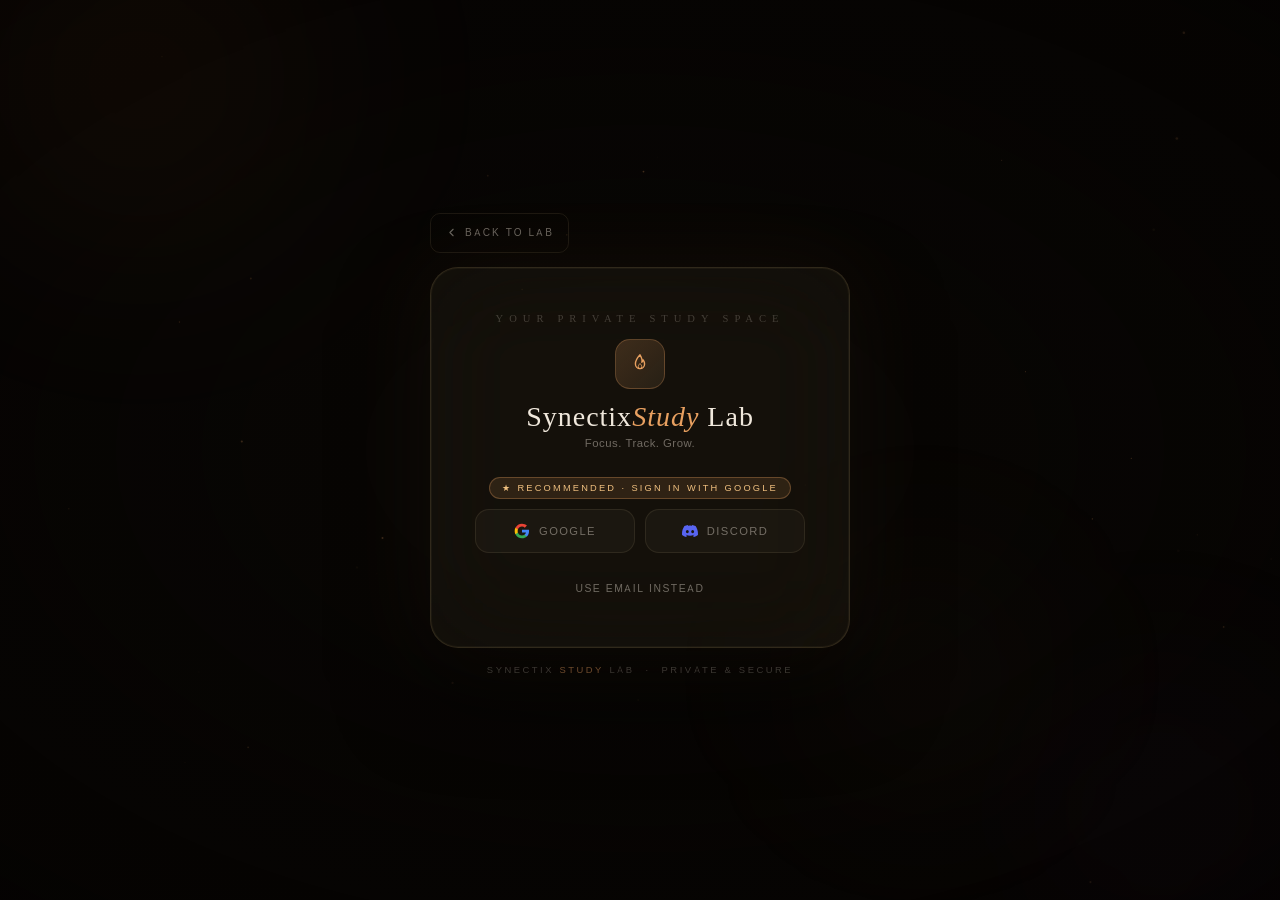
==== index.html @ ddf1cdb5 "files//" ====
<!DOCTYPE html>
<html lang="en">
<head>
   <link rel="icon" href="focus/icon1.png" type="image/png">
  <meta charset="UTF-8" />
  <meta name="viewport" content="width=device-width, initial-scale=1.0, viewport-fit=cover" />
  <title>Sign In · Nexus Study Lab</title>

  <!-- Self-hosted fonts only — no Google Fonts CDN (blocked by Discord CSP) -->
  <link href="fonts/fonts.css" rel="stylesheet">

  <style>
    /* ── Design tokens ────────────────────────────────────────────── */
    :root {
      --bg:          #080604;
      --bg2:         #0e0b07;
      --accent:      #e8a060;
      --accent2:     #f0c080;
      --accent-dim:  rgba(232,160,96,0.45);
      --accent-glow: rgba(232,160,96,0.12);
      --border:      rgba(255,220,160,0.09);
      --border-warm: rgba(255,200,120,0.24);
      --text:        #f0e8dc;
      --muted:       rgba(240,232,220,0.42);
      --muted2:      rgba(240,232,220,0.22);
      --error:       rgba(224,110,90,0.88);
      --success:     rgba(110,200,150,0.88);
      --radius:      14px;
      --radius-lg:   28px;
    }

    *, *::before, *::after { box-sizing: border-box; margin: 0; padding: 0; }

    html, body {
      height: 100%;
      background: var(--bg);
      color: var(--text);
      font-family: 'DM Sans', sans-serif;
      font-weight: 300;
      overflow-x: hidden;
      -webkit-font-smoothing: antialiased;
    }

    /* ── Background layer (pointer-events: none — never blocks clicks) ── */
    #deco-layer {
      position: fixed; inset: 0; z-index: 0;
      pointer-events: none; user-select: none;
    }
    #particle-canvas { position: absolute; inset: 0; width: 100%; height: 100%; }
    #vignette {
      position: absolute; inset: 0;
      background: radial-gradient(ellipse 85% 75% at 50% 50%, transparent 25%, rgba(4,2,1,0.82) 100%);
    }
    .orb {
      position: absolute; border-radius: 50%;
      filter: blur(90px);
      animation: orb-drift ease-in-out infinite;
    }
    .orb-1 { width:520px;height:520px;background:radial-gradient(circle,rgba(232,140,60,0.065) 0%,transparent 70%);top:-180px;left:-120px;animation-duration:20s; }
    .orb-2 { width:420px;height:420px;background:radial-gradient(circle,rgba(160,90,200,0.045) 0%,transparent 70%);bottom:-120px;right:-90px;animation-duration:26s;animation-delay:-10s; }
    .orb-3 { width:360px;height:360px;background:radial-gradient(circle,rgba(240,192,128,0.038) 0%,transparent 70%);top:55%;left:58%;animation-duration:22s;animation-delay:-5s; }
    @keyframes orb-drift {
      0%,100% { transform: translate(0,0) scale(1); }
      33%      { transform: translate(28px,-18px) scale(1.04); }
      66%      { transform: translate(-18px,26px) scale(0.96); }
    }

    /* ── UI layer ─────────────────────────────────────────────────── */
    #ui-layer {
      position: relative; z-index: 10;
      min-height: 100vh; min-height: -webkit-fill-available;
      display: flex; flex-direction: column;
      align-items: center; justify-content: center;
      padding: max(24px, env(safe-area-inset-top)) 20px max(20px, env(safe-area-inset-bottom));
    }

    /* ── Card ─────────────────────────────────────────────────────── */
    .card {
      width: min(420px, 100%);
      background: rgba(255,228,175,0.047);
      border: 1px solid rgba(255,210,140,0.13);
      border-radius: var(--radius-lg);
      padding: 44px 44px 36px;
      backdrop-filter: blur(48px) saturate(140%);
      -webkit-backdrop-filter: blur(48px) saturate(140%);
      box-shadow:
        0 0 0 1px rgba(255,220,160,0.04) inset,
        0 0 90px rgba(232,160,96,0.055),
        0 44px 90px rgba(0,0,0,0.6);
      animation: card-rise 0.9s cubic-bezier(.16,1,.3,1) both;
    }
    @keyframes card-rise {
      from { opacity: 0; transform: translateY(28px) scale(0.97); }
      to   { opacity: 1; transform: translateY(0)    scale(1); }
    }

    /* ── Brand ────────────────────────────────────────────────────── */
    .brand { text-align: center; margin-bottom: 26px; animation: fade-up 0.8s 0.15s both; }
    @keyframes fade-up {
      from { opacity: 0; transform: translateY(10px); }
      to   { opacity: 1; transform: translateY(0); }
    }
    .brand-eyebrow {
      font-family: 'Cormorant Garamond', serif;
      font-size: .66rem; letter-spacing: 6px; text-transform: uppercase;
      color: var(--muted2); margin-bottom: 14px;
    }
    .brand-logo {
      width: 50px; height: 50px; border-radius: 15px;
      background: linear-gradient(135deg, rgba(232,160,96,0.20), rgba(240,192,128,0.09));
      border: 1px solid rgba(232,160,96,0.26);
      display: flex; align-items: center; justify-content: center;
      margin: 0 auto 14px;
      animation: logo-pulse 3.5s ease-in-out infinite;
    }
    @keyframes logo-pulse {
      0%,100% { box-shadow: 0 0 28px rgba(232,160,96,0.10), inset 0 1px 0 rgba(255,220,160,0.18); }
      50%      { box-shadow: 0 0 44px rgba(232,160,96,0.20), inset 0 1px 0 rgba(255,220,160,0.28); }
    }
    .brand-logo svg { width: 22px; height: 22px; stroke: var(--accent); fill: none; stroke-width: 1.5; stroke-linecap: round; stroke-linejoin: round; }
    .brand-name { font-family: 'Cormorant Garamond', serif; font-size: 1.75rem; font-weight: 300; letter-spacing: 1px; color: var(--text); line-height: 1; margin-bottom: 5px; }
    .brand-name em { font-style: italic; color: var(--accent); }
    .brand-sub { font-size: .71rem; color: var(--muted); letter-spacing: .5px; }

    /* ── Bundle error banner (shown if js/firebase-bundle.js missing) ── */
    .bundle-error {
      display: none;
      font-size: .65rem; color: rgba(220,110,90,0.92); text-align: center;
      letter-spacing: .3px; line-height: 1.65; margin-bottom: 14px;
      padding: 10px 14px; border-radius: 10px;
      background: rgba(210,80,60,0.07); border: 1px solid rgba(210,80,60,0.18);
    }

    /* ── Recommended badge (above social row) ─────────────────────── */
    .recommend-badge {
      display: flex; align-items: center; justify-content: center; gap: 6px;
      text-align: center; margin-bottom: 10px;
      animation: fade-up 0.8s 0.2s both;
    }
    .recommend-badge span {
      font-size: .58rem; letter-spacing: 2.2px; text-transform: uppercase;
      color: var(--accent2);
      background: rgba(232,160,96,0.13);
      border: 1px solid rgba(232,160,96,0.30);
      border-radius: 999px;
      padding: 4px 12px;
    }

    /* ── Social buttons row ───────────────────────────────────────── */
    .social-row {
      display: grid; grid-template-columns: 1fr 1fr;
      gap: 10px; margin-bottom: 18px;
      animation: fade-up 0.8s 0.25s both;
    }
    .btn-social {
      display: flex; align-items: center; justify-content: center; gap: 9px;
      padding: 11px 14px; min-height: 44px;
      border-radius: var(--radius); border: 1px solid var(--border);
      background: rgba(255,235,200,0.03);
      color: var(--muted);
      font-family: 'DM Sans', sans-serif; font-size: .70rem;
      letter-spacing: 1.4px; text-transform: uppercase;
      cursor: pointer; transition: all .3s;
      /* No inline onclick — listeners added via addEventListener */
      -webkit-tap-highlight-color: transparent;
    }
    .btn-social svg       { width: 16px; height: 16px; flex-shrink: 0; }
    .btn-social:hover     { border-color: var(--border-warm); color: var(--text); background: rgba(255,235,200,0.055); transform: translateY(-1px); }
    .btn-social:active    { transform: translateY(0); opacity: .85; }
    .btn-social:disabled  { opacity: .4; cursor: not-allowed; transform: none; }
    .btn-google:hover     { border-color: rgba(66,133,244,.32); box-shadow: 0 4px 18px rgba(66,133,244,.07); }
    .btn-discord:hover    { border-color: rgba(88,101,242,.38); box-shadow: 0 4px 18px rgba(88,101,242,.09); }

    /* ── Divider ──────────────────────────────────────────────────── */
    .divider-or {
      text-align: center; font-size: .60rem; letter-spacing: 2.5px; text-transform: uppercase;
      color: var(--muted2); margin: 0 0 16px; position: relative;
      animation: fade-up 0.8s 0.3s both;
    }
    .divider-or::before, .divider-or::after {
      content: ''; position: absolute; top: 50%; height: 1px;
      background: var(--border); width: calc(50% - 18px);
    }
    .divider-or::before { left: 0; }
    .divider-or::after  { right: 0; }

    /* ── Email toggle link (replaces always-visible tabs/form) ───── */
    .email-toggle-row {
      text-align: center; margin-bottom: 4px;
      animation: fade-up 0.8s 0.32s both;
    }
    .email-toggle-link {
      background: none; border: none; cursor: pointer;
      font-family: 'DM Sans', sans-serif; font-size: .65rem;
      letter-spacing: 1.5px; text-transform: uppercase;
      color: var(--muted); padding: 8px 4px; min-height: 36px;
      transition: color .2s;
      -webkit-tap-highlight-color: transparent;
    }
    .email-toggle-link:hover { color: var(--accent2); }

    /* ── Tabs ─────────────────────────────────────────────────────── */
    .tabs {
      display: flex; margin-bottom: 18px;
      background: rgba(255,235,200,0.035); border: 1px solid var(--border);
      border-radius: var(--radius); padding: 3px;
      animation: fade-up 0.8s 0.35s both;
    }
    .tab {
      flex: 1; padding: 9px; min-height: 38px;
      text-align: center; font-family: 'DM Sans', sans-serif;
      font-size: .67rem; letter-spacing: 2px; text-transform: uppercase;
      color: var(--muted); cursor: pointer; border-radius: 11px;
      transition: all .3s; border: none; background: transparent;
      -webkit-tap-highlight-color: transparent;
    }
    .tab.active {
      background: rgba(232,160,96,0.13);
      border: 1px solid rgba(232,160,96,0.26);
      color: var(--accent2);
    }

    /* ── Form fields ──────────────────────────────────────────────── */
    .form { animation: fade-up 0.8s 0.4s both; }
    .field { display: flex; flex-direction: column; gap: 6px; margin-bottom: 11px; }
    .field label { font-size: .61rem; letter-spacing: 2.5px; text-transform: uppercase; color: var(--muted); }
    .field-wrap { position: relative; }
    .field-icon {
      position: absolute; left: 14px; top: 50%; transform: translateY(-50%);
      color: var(--muted2); font-size: 13px; pointer-events: none;
      transition: color .3s; user-select: none;
    }
    .field input {
      width: 100%;
      background: rgba(255,235,200,0.038); border: 1px solid var(--border);
      border-radius: var(--radius); padding: 12px 16px 12px 40px;
      font-family: 'DM Sans', sans-serif; font-size: 16px; font-weight: 300;
      color: var(--text); outline: none;
      transition: border-color .3s, background .3s, box-shadow .3s;
      caret-color: var(--accent);
      /* Prevent iOS zoom */
      -webkit-appearance: none; appearance: none;
    }
    .field input::placeholder { color: var(--muted2); }
    .field input:focus {
      border-color: var(--border-warm);
      background: rgba(255,235,200,0.055);
      box-shadow: 0 0 0 3px rgba(232,160,96,0.055);
    }
    .field-wrap:focus-within .field-icon { color: var(--accent-dim); }

    #register-name-field { display: none; }

    .forgot-row { text-align: right; margin: -2px 0 8px; }
    .forgot-link {
      font-size: .63rem; color: var(--muted2); letter-spacing: .4px;
      cursor: pointer; transition: color .2s;
      background: none; border: none; font-family: 'DM Sans', sans-serif;
      min-height: 36px; padding: 8px 0;
      -webkit-tap-highlight-color: transparent;
    }
    .forgot-link:hover { color: var(--muted); }

    /* ── Primary CTA ──────────────────────────────────────────────── */
    .btn-primary {
      width: 100%; padding: 14px; min-height: 48px; margin-top: 14px;
      background: linear-gradient(135deg, rgba(232,160,96,0.18), rgba(240,192,128,0.11));
      border: 1px solid rgba(232,160,96,0.36); border-radius: var(--radius);
      color: var(--accent2); font-family: 'DM Sans', sans-serif;
      font-size: .71rem; font-weight: 400; letter-spacing: 3px; text-transform: uppercase;
      cursor: pointer; transition: all .3s; overflow: hidden;
      -webkit-tap-highlight-color: transparent;
    }
    .btn-primary:hover    { border-color: rgba(232,160,96,.58); transform: translateY(-1px); box-shadow: 0 8px 28px rgba(232,160,96,.13); }
    .btn-primary:active   { transform: translateY(0); }
    .btn-primary:disabled { opacity: .5; cursor: not-allowed; transform: none; }

    .section-div {
      text-align: center; font-size: .60rem; letter-spacing: 2px;
      text-transform: uppercase; color: var(--muted2);
      margin: 12px 0 8px; position: relative;
    }
    .section-div::before, .section-div::after {
      content: ''; position: absolute; top: 50%; height: 1px;
      background: var(--border); width: calc(50% - 16px);
    }
    .section-div::before { left: 0; }
    .section-div::after  { right: 0; }

    .btn-guest {
      width: 100%; padding: 11px; min-height: 44px;
      background: transparent; border: 1px solid var(--border); border-radius: var(--radius);
      color: var(--muted); font-family: 'DM Sans', sans-serif;
      font-size: .67rem; letter-spacing: 2px; text-transform: uppercase;
      cursor: pointer; transition: all .3s;
      -webkit-tap-highlight-color: transparent;
    }
    .btn-guest:hover { border-color: var(--border-warm); color: var(--text); background: rgba(255,235,200,0.03); }

    /* ── Message ──────────────────────────────────────────────────── */
    .msg {
      font-size: .67rem; text-align: center; margin-top: 10px;
      min-height: 18px; transition: all .3s; letter-spacing: .3px; line-height: 1.6;
    }
    .msg.error   { color: var(--error); }
    .msg.success { color: var(--success); }
    .msg a, .msg button.msg-inline-btn {
      color: var(--accent2); text-decoration: underline; cursor: pointer;
      background: none; border: none; font: inherit; padding: 0;
    }

    .spinner {
      display: inline-block; width: 12px; height: 12px;
      border: 1.5px solid rgba(240,192,128,0.25); border-top-color: var(--accent2);
      border-radius: 50%; animation: spin .7s linear infinite;
      margin-right: 8px; vertical-align: middle;
    }
    @keyframes spin { to { transform: rotate(360deg); } }

    /* ── Back button ──────────────────────────────────────────────── */
    .back-btn {
      display: flex; align-items: center; gap: 7px;
      background: none; border: 1px solid var(--border); border-radius: 10px;
      color: var(--muted); font-family: 'DM Sans', sans-serif;
      font-size: .63rem; letter-spacing: 2px; text-transform: uppercase;
      padding: 8px 14px; min-height: 40px; cursor: pointer;
      transition: all .25s; margin-bottom: 14px; align-self: flex-start;
      -webkit-tap-highlight-color: transparent;
    }
    .back-btn:hover  { border-color: var(--border-warm); color: var(--text); background: rgba(255,235,200,0.04); }
    .back-btn svg    { width: 13px; height: 13px; stroke: currentColor; fill: none; stroke-width: 2; stroke-linecap: round; stroke-linejoin: round; flex-shrink: 0; }

    /* ── Footer ───────────────────────────────────────────────────── */
    .footer {
      width: min(420px, 100%); text-align: center;
      font-size: .59rem; letter-spacing: 2.5px; text-transform: uppercase;
      color: var(--muted2); padding: 16px 0;
      animation: fade-up 1.2s 0.7s both;
    }
    .footer span { color: rgba(232,160,96,0.45); }

    /* ── Social loading overlay ───────────────────────────────────── */
    .social-loading {
      position: fixed; inset: 0; z-index: 9999;
      background: rgba(4,2,1,0.78); backdrop-filter: blur(10px); -webkit-backdrop-filter: blur(10px);
      display: flex; flex-direction: column; align-items: center; justify-content: center; gap: 14px;
      opacity: 0; pointer-events: none; transition: opacity .3s;
    }
    .social-loading.show { opacity: 1; pointer-events: all; }
    .social-loading-spinner { width: 36px; height: 36px; border: 2px solid rgba(232,160,96,0.18); border-top-color: var(--accent); border-radius: 50%; animation: spin .8s linear infinite; }
    .social-loading-text { font-size: .70rem; letter-spacing: 2px; text-transform: uppercase; color: var(--muted); }

    /* ── Discord gate screen ──────────────────────────────────────── */
    #discord-gate {
      display: none;
      flex-direction: column; align-items: center; justify-content: center;
      gap: 18px; width: min(380px, 100%); text-align: center;
      padding: 48px 36px;
      background: rgba(255,228,175,0.047);
      border: 1px solid rgba(255,210,140,0.13);
      border-radius: var(--radius-lg);
      backdrop-filter: blur(48px) saturate(140%);
      -webkit-backdrop-filter: blur(48px) saturate(140%);
      box-shadow: 0 44px 90px rgba(0,0,0,0.6);
      animation: card-rise 0.9s cubic-bezier(.16,1,.3,1) both;
    }
    #discord-gate.active { display: flex; }

    .gate-logo { margin-bottom: 4px; }
    .gate-logo svg { width: 44px; height: 44px; stroke: var(--accent); fill: none; stroke-width: 1.2; stroke-linecap: round; stroke-linejoin: round; }
    .gate-title { font-family: 'Cormorant Garamond', serif; font-size: 1.55rem; font-weight: 300; color: var(--text); }
    .gate-title em { font-style: italic; color: var(--accent); }
    .gate-status { font-size: .70rem; color: var(--muted); letter-spacing: .5px; line-height: 1.75; }
    .gate-spinner { width: 26px; height: 26px; border: 2px solid rgba(232,160,96,0.18); border-top-color: var(--accent); border-radius: 50%; animation: spin .85s linear infinite; }
    .gate-spinner.hidden { display: none; }

    .btn-retry {
      display: none;
      padding: 10px 24px; min-height: 40px;
      background: rgba(232,160,96,0.10); border: 1px solid rgba(232,160,96,0.30);
      border-radius: var(--radius); color: var(--accent2);
      font-family: 'DM Sans', sans-serif; font-size: .68rem;
      letter-spacing: 2px; text-transform: uppercase;
      cursor: pointer; transition: all .3s;
      -webkit-tap-highlight-color: transparent;
    }
    .btn-retry.visible { display: block; }
    .btn-retry:hover { border-color: rgba(232,160,96,.55); background: rgba(232,160,96,0.16); }

    /* ── Device-blocked screen (phone / mobile detected) ────────────── */
    #device-blocked {
      display: none;
      flex-direction: column; align-items: center; justify-content: center;
      gap: 18px; width: min(380px, 100%); text-align: center;
      padding: 48px 36px;
      background: rgba(255,228,175,0.047);
      border: 1px solid rgba(255,210,140,0.13);
      border-radius: var(--radius-lg);
      backdrop-filter: blur(48px) saturate(140%);
      -webkit-backdrop-filter: blur(48px) saturate(140%);
      box-shadow: 0 44px 90px rgba(0,0,0,0.6);
      animation: card-rise 0.9s cubic-bezier(.16,1,.3,1) both;
    }
    #device-blocked.active { display: flex; }
    .device-blocked-icon svg { width: 40px; height: 40px; stroke: var(--accent); fill: none; stroke-width: 1.4; stroke-linecap: round; stroke-linejoin: round; }

    /* ── Responsive ───────────────────────────────────────────────── */
    @media (max-width: 480px) {
      .card { padding: 32px 24px 28px; border-radius: 22px; }
      .brand-name { font-size: 1.5rem; }
      .social-row { gap: 8px; }
      .btn-social { font-size: .66rem; letter-spacing: 1px; padding: 11px 10px; }
    }
    @media (max-height: 640px) {
      .card { padding: 26px 26px 22px; }
      .brand { margin-bottom: 16px; }
      .brand-logo { width: 42px; height: 42px; }
      .field { margin-bottom: 8px; }
      .btn-primary { margin-top: 10px; }
    }
    @media (prefers-reduced-motion: reduce) {
      *, *::before, *::after { animation-duration: 0.01ms !important; }
    }
  </style>
</head>
<body>

<!-- ── Background deco (pointer-events:none — will never intercept clicks) ── -->
<div id="deco-layer" aria-hidden="true">
  <canvas id="particle-canvas"></canvas>
  <div id="vignette"></div>
  <div class="orb orb-1"></div>
  <div class="orb orb-2"></div>
  <div class="orb orb-3"></div>
</div>

<!-- ── Social auth loading overlay ── -->
<div class="social-loading" id="social-loading" aria-live="polite" aria-atomic="true">
  <div class="social-loading-spinner"></div>
  <div class="social-loading-text" id="social-loading-text">Connecting…</div>
</div>

<!-- ── UI layer ── -->
<div id="ui-layer">

  <!-- DEVICE-BLOCKED SCREEN -->
  <div id="device-blocked" role="status" aria-live="polite">
    <div class="device-blocked-icon" aria-hidden="true">
      <svg viewBox="0 0 24 24">
        <rect x="4" y="2" width="16" height="20" rx="2"/>
        <line x1="9" y1="19" x2="15" y2="19"/>
        <line x1="4" y1="18" x2="20" y2="6" stroke-width="1.4"/>
      </svg>
    </div>
    <div class="gate-title">Synectix <em>Study</em> Lab</div>
    <div class="gate-status">Focus · Synectix Study Lab isn't supported on phones yet — this includes the Discord mobile app and mobile browsers.<br><br>Please open it on a desktop or laptop computer instead.</div>
  </div>

  <!-- DISCORD ACTIVITY GATE -->
  <div id="discord-gate" role="status" aria-live="polite">
    <div class="gate-logo" aria-hidden="true">
      <svg viewBox="0 0 24 24">
        <path d="M12 2C12 2 7 7.5 7 12a5 5 0 0010 0c0-1.5-.5-3-1.5-4.5C15 9 14 10 14 10s1-3-2-8z"/>
        <path d="M12 17a2 2 0 01-2-2c0-1.5 2-3.5 2-3.5s2 2 2 3.5a2 2 0 01-2 2z" stroke-width="1"/>
      </svg>
    </div>
    <div class="gate-title">Synectix <em>Study</em> Lab</div>
    <div class="gate-status" id="gate-status">Signing you in with Discord…</div>
    <div class="gate-spinner" id="gate-spinner"></div>
    <button class="btn-retry" id="btn-retry" type="button" aria-label="Retry sign-in">Retry</button>
    
  </div>

  <!-- NORMAL WEB LOGIN -->
  <div id="normal-login" style="display:none; flex-direction:column; align-items:center; width:100%; max-width:420px;">

    <button class="back-btn" id="back-btn" type="button" aria-label="Back to dashboard">
      <svg viewBox="0 0 24 24" aria-hidden="true"><polyline points="15 18 9 12 15 6"/></svg>
      Back to Lab
    </button>

    <div class="card">
      <div class="brand">
        <div class="brand-eyebrow">Your private study space</div>
        <div class="brand-logo" aria-hidden="true">
          <svg viewBox="0 0 24 24">
            <path d="M12 2C12 2 7 7.5 7 12a5 5 0 0010 0c0-1.5-.5-3-1.5-4.5C15 9 14 10 14 10s1-3-2-8z"/>
            <path d="M12 17a2 2 0 01-2-2c0-1.5 2-3.5 2-3.5s2 2 2 3.5a2 2 0 01-2 2z" stroke-width="1"/>
          </svg>
        </div>
        <div class="brand-name">Synectix<em>Study</em> Lab</div>
        <div class="brand-sub">Focus. Track. Grow.</div>
      </div>

      <div class="bundle-error" id="bundle-error" role="alert">
        ⚠ Firebase bundle not found. Deploy <code>js/firebase-bundle.js</code> and reload.
      </div>

      <!-- Recommended badge -->
      <div class="recommend-badge" aria-hidden="true">
        <span>★ RECOMMENDED · SIGN IN WITH GOOGLE</span>
      </div>

      <!-- Social buttons -->
      <div class="social-row">
        <!-- Google: works on web only. In Discord context this whole block is hidden. -->
        <button class="btn-social btn-google" id="btn-google" type="button" aria-label="Sign in with Google">
          <svg viewBox="0 0 24 24" fill="none" aria-hidden="true">
            <path d="M22.56 12.25c0-.78-.07-1.53-.2-2.25H12v4.26h5.92c-.26 1.37-1.04 2.53-2.21 3.31v2.77h3.57c2.08-1.92 3.28-4.74 3.28-8.09z" fill="#4285F4"/>
            <path d="M12 23c2.97 0 5.46-.98 7.28-2.66l-3.57-2.77c-.98.66-2.23 1.06-3.71 1.06-2.86 0-5.29-1.93-6.16-4.53H2.18v2.84C3.99 20.53 7.7 23 12 23z" fill="#34A853"/>
            <path d="M5.84 14.09c-.22-.66-.35-1.36-.35-2.09s.13-1.43.35-2.09V7.07H2.18C1.43 8.55 1 10.22 1 12s.43 3.45 1.18 4.93l3.66-2.84z" fill="#FBBC05"/>
            <path d="M12 5.38c1.62 0 3.06.56 4.21 1.64l3.15-3.15C17.45 2.09 14.97 1 12 1 7.7 1 3.99 3.47 2.18 7.07l3.66 2.84c.87-2.6 3.3-4.53 6.16-4.53z" fill="#EA4335"/>
          </svg>
          Google
        </button>

        <!-- Discord OAuth: redirect flow on web. -->
        <button class="btn-social btn-discord" id="btn-discord" type="button" aria-label="Sign in with Discord">
          <svg viewBox="0 0 24 24" fill="currentColor" style="color:#5865F2" aria-hidden="true">
            <path d="M20.317 4.37a19.791 19.791 0 0 0-4.885-1.515.074.074 0 0 0-.079.037c-.21.375-.444.864-.608 1.25a18.27 18.27 0 0 0-5.487 0 12.64 12.64 0 0 0-.617-1.25.077.077 0 0 0-.079-.037A19.736 19.736 0 0 0 3.677 4.37a.07.07 0 0 0-.032.027C.533 9.046-.32 13.58.099 18.057c.003.022.015.043.03.056a19.9 19.9 0 0 0 5.993 3.03.078.078 0 0 0 .084-.028c.462-.63.874-1.295 1.226-1.994a.076.076 0 0 0-.041-.106 13.107 13.107 0 0 1-1.872-.892.077.077 0 0 1-.008-.128 10.2 10.2 0 0 0 .372-.292.074.074 0 0 1 .077-.01c3.928 1.793 8.18 1.793 12.062 0a.074.074 0 0 1 .078.01c.12.098.246.198.373.292a.077.077 0 0 1-.006.127 12.299 12.299 0 0 1-1.873.892.077.077 0 0 0-.041.107c.36.698.772 1.362 1.225 1.993a.076.076 0 0 0 .084.028 19.839 19.839 0 0 0 6.002-3.03.077.077 0 0 0 .032-.054c.5-5.177-.838-9.674-3.549-13.66a.061.061 0 0 0-.031-.03zM8.02 15.33c-1.183 0-2.157-1.085-2.157-2.419 0-1.333.956-2.419 2.157-2.419 1.21 0 2.176 1.096 2.157 2.42 0 1.333-.956 2.418-2.157 2.418zm7.975 0c-1.183 0-2.157-1.085-2.157-2.419 0-1.333.955-2.419 2.157-2.419 1.21 0 2.176 1.096 2.157 2.42 0 1.333-.946 2.418-2.157 2.418z"/>
          </svg>
          Discord
        </button>
      </div>

      <!-- Email toggle: tabs + form are hidden by default now (verification-email friction) -->
      <div class="email-toggle-row">
        <button class="email-toggle-link" id="email-toggle-btn" type="button" aria-expanded="false" aria-controls="email-form-wrap">
          Use email instead
        </button>
      </div>

      <div id="email-form-wrap" style="display:none;">
        <div class="divider-or">or continue with email</div>

        <!-- Login / Register tabs -->
        <div class="tabs" id="tabs" role="tablist">
          <button class="tab active" id="tab-login"    role="tab" aria-selected="true"  type="button">Sign In</button>
          <button class="tab"        id="tab-register" role="tab" aria-selected="false" type="button">Register</button>
        </div>

        <!-- Fields -->
        <div class="form" id="email-form">
          <div class="field" id="register-name-field">
            <label for="reg-name">Full Name</label>
            <div class="field-wrap">
              <span class="field-icon" aria-hidden="true">✶</span>
              <input type="text" id="reg-name" placeholder="Your name" autocomplete="name">
            </div>
          </div>
          <div class="field">
            <label for="login-email">Email</label>
            <div class="field-wrap">
              <span class="field-icon" aria-hidden="true">@</span>
              <input type="email" id="login-email" placeholder="you@example.com" autocomplete="email" inputmode="email">
            </div>
          </div>
          <div class="field">
            <label for="login-password">Password</label>
            <div class="field-wrap">
              <span class="field-icon" aria-hidden="true">◈</span>
              <input type="password" id="login-password" placeholder="••••••••" autocomplete="current-password">
            </div>
          </div>
          <div class="forgot-row" id="forgot-row">
            <button class="forgot-link" id="forgot-btn" type="button">Forgot password?</button>
          </div>

          <button class="btn-primary" id="main-btn" type="button">Enter the Lab</button>

          <div class="section-div">or</div>
          <button class="btn-guest" id="guest-btn" type="button">Continue as Guest</button>

          <div class="msg" id="msg" role="alert" aria-live="polite" aria-atomic="true"></div>
        </div>
      </div>
    </div>

    <div class="footer" aria-hidden="true">Synectix <span>Study</span> Lab &nbsp;·&nbsp; Private &amp; Secure</div>
  </div>

</div><!-- #ui-layer -->

<!-- Bundle 1: Discord Embedded App SDK (local IIFE — no esm.sh) -->
<script src="js/discord-sdk.js"></script>

<!-- Bundle 2: Firebase compat SDK (local IIFE — no lazy blob: imports) -->
<script src="js/firebase-bundle.js"></script>

<script>

console.log("BUILD_TEST_2026_06_18_v1");
const startupParams = new URLSearchParams(window.location.search);

const DISCORD_INSTANCE_ID = startupParams.get("frame_id") || startupParams.get("instance_id");
const IS_DISCORD =
  window.location.hostname.includes("discordsays.com") ||
  window.self !== window.top ||
  !!DISCORD_INSTANCE_ID;

  console.log(
  "[NSL] frame_id:",
  startupParams.get("frame_id")
);

console.log(
  "[NSL] instance_id:",
  startupParams.get("instance_id")
); 

function nslIsPhoneDevice() {
  var ua = navigator.userAgent || navigator.vendor || window.opera || "";

  var phoneUA = /iPhone|iPod|Android.*Mobile|Windows Phone|BlackBerry|IEMobile|Opera Mini/i;
  if (phoneUA.test(ua)) return true;

  if (/Discord-Android|Discord-iOS/i.test(ua)) return true;

  var smallestSide = Math.min(window.innerWidth, window.innerHeight);
  var hasCoarsePointer = window.matchMedia && window.matchMedia("(pointer: coarse)").matches;
  if (hasCoarsePointer && smallestSide <= 500) return true;

  return false;
}

function nslShowDeviceBlocked() {
  var el = document.getElementById("device-blocked");
  if (el) el.classList.add("active");
}

if (nslIsPhoneDevice()) {
  nslShowDeviceBlocked();
  throw new Error("[NSL] Blocked — phone device detected (Discord mobile or mobile web). Please open on a PC.");
}

if (
  window.location.hostname.includes("discordsays.com") &&
  !DISCORD_INSTANCE_ID
) {
  document.getElementById("discord-gate").classList.add("active");

  throw new Error(
    "[NSL] Waiting for Discord instance_id..."
  );
}

const DISCORD_APP_ID = "1532256337990389880";

const WORKER_PREFIX = IS_DISCORD
  ? "/worker"
  : "https://aged-cloud-bfd5.priyan-node.workers.dev/";
  const DISCORD_REDIRECT_URI = "https://nexus-labs-sys.github.io/files/";

function nslBuildNavUrl(targetUrl) {
  const qs = window.location.search;
  if (!qs) return targetUrl;
  const sep = targetUrl.includes('?') ? '&' : '?';
  return targetUrl + sep + qs.slice(1);
} 

if (IS_DISCORD) {

  document
    .getElementById("discord-gate")
    .classList.add("active");

  if (
    !window.DiscordSDKLib ||
    typeof window.DiscordSDKLib.DiscordSDK !== "function"
  ) {
    setGateError(
      "Discord SDK bundle not loaded."
    );
  } else {

    const DiscordSDK =
      window.DiscordSDKLib.DiscordSDK;

const patchUrlMappings = window.DiscordSDKLib.patchUrlMappings;
try {
  if (typeof patchUrlMappings === "function") {
    patchUrlMappings([
      { prefix: "/worker", target: "green-thunder-d974.priyan-node.workers.dev" },
      { prefix: "/firebase-auth", target: "identitytoolkit.googleapis.com" },
      { prefix: "/firebase-token", target: "securetoken.googleapis.com" },
    ], { patchFetch: true, patchXhr: true, patchWebSocket: false, patchSrcAttributes: false });
  }
} catch (err) {
  console.warn("[NSL] URL mapping warning:", err);
}

console.log(
  "[NSL] URL mapping disabled for test"
);
    runDiscordAuth(DiscordSDK);
  }
}

async function runDiscordAuth(DiscordSDK) {
  console.log("[NSL] instanceId:", DISCORD_INSTANCE_ID);

  if (!DISCORD_INSTANCE_ID) {
    setGateError("No Discord instance ID found.");
    return;
  }

  console.log("[NSL] DiscordSDK type:", typeof DiscordSDK);

  let sdk;

  try {
    sdk = new DiscordSDK(DISCORD_APP_ID, {
      instanceId: DISCORD_INSTANCE_ID,
    });

    console.log(
      "[NSL] sdk created with instanceId:",
      DISCORD_INSTANCE_ID
    );
  } catch (ctorErr) {
    console.error("[NSL] DiscordSDK constructor threw:", ctorErr);

    setGateError(
      "SDK init failed: " + String(ctorErr.message || ctorErr)
    );

    const retryBtn = document.getElementById("btn-retry");

    if (retryBtn) {
      retryBtn.classList.add("visible");
      retryBtn.onclick = () => {
        retryBtn.classList.remove("visible");
        runDiscordAuth(DiscordSDK);
      };
    }

    return;
  }

  try {
    setGateStatus("Connecting to Discord...");

    console.log("[NSL] before sdk.ready()");

    await Promise.race([
      sdk.ready(),
      new Promise((_, reject) =>
        setTimeout(
          () => reject(new Error("sdk.ready timeout")),
          10000
        )
      ),
    ]);

    console.log("[NSL] after sdk.ready()");

    setGateStatus("Requesting access...");

    const authResult = await sdk.commands.authorize({
      client_id: DISCORD_APP_ID,
      response_type: "code",
      state: "",
      prompt: "none",
      scope: ["identify"],
    });

    const code = authResult.code;

    console.log("[NSL] got code:", !!code);

    if (!code) {
      throw new Error("No authorization code");
    }

    setGateStatus("Verifying identity...");

    const tokenRes = await fetch(
      WORKER_PREFIX + "/discord-token",
      {
        method: "POST",
        headers: {
          "Content-Type": "application/json",
        },
        body: JSON.stringify({
          code,
        }),
      }
    );

    console.log("[NSL] worker status:", tokenRes.status);

    if (!tokenRes.ok) {
      const errText = await tokenRes.text();
      throw new Error(
        `Worker ${tokenRes.status}: ${errText}`
      );
    }

    const tokenData = await tokenRes.json();

    const access_token = tokenData.access_token;
    const firebaseCustomToken =
      tokenData.firebaseCustomToken;

    if (!access_token) {
      throw new Error("No access token returned");
    }

    if (!firebaseCustomToken) {
      throw new Error(
        "No Firebase custom token returned from worker"
      );
    }

    setGateStatus("Authenticating with Discord...");

    const auth = await sdk.commands.authenticate({
      access_token,
    });

    const discordUser = auth.user;

    console.log(
      "[NSL] discord-authenticated:",
      discordUser.username
    );

    setGateStatus("Signing into your account...");

    if (!window.FirebaseBundle) {
      throw new Error("Firebase bundle not loaded");
    }

    const FB = window.FirebaseBundle;

    const fbApp = FB.initializeApp({
      apiKey: "AIzaSyAmrYGmTuoHP_sY4pG_MFan2CKZPlirbAk",
      authDomain: "nexus-study-lab.firebaseapp.com",
      projectId: "nexus-study-lab",
      storageBucket: "nexus-study-lab.firebasestorage.app",
      messagingSenderId: "610669979476",
      appId: "1:610669979476:web:de9af7a8da3cb71f720ac1",
    });

    const fbAuth = FB.getAuth(fbApp);

    const fbResult = await FB.signInWithCustomToken(
      fbAuth,
      firebaseCustomToken
    );

    const fbUser = fbResult.user;

    console.log(
      "[NSL] firebase-authenticated:",
      fbUser.uid
    );

    localStorage.setItem(
      "nsl_user",
      JSON.stringify({
        uid: fbUser.uid,
        name:
          discordUser.global_name ||
          discordUser.username,
        email: "",
        guest: false,
        discord_id: discordUser.id,
        discord_user: discordUser.username,
      })
    );

    localStorage.setItem(
      "nsl_active_uid",
      fbUser.uid
    );

    setGateStatus(
      "Welcome " +
        (discordUser.global_name ||
          discordUser.username)
    );

   setTimeout(() => {
  window.location.href = nslBuildNavUrl("app.html");
}, 500);

  } catch (err) {
    console.error(
      "[NSL] Authentication failed:",
      err
    );

    setGateError(
      String(err.message || err)
    );

    const retryBtn =
      document.getElementById("btn-retry");

    if (retryBtn) {
      retryBtn.classList.add("visible");

      retryBtn.onclick = () => {
        retryBtn.classList.remove("visible");
        runDiscordAuth(DiscordSDK);
      };
    }
  }
}

function setGateStatus(text) {
  document.getElementById("gate-status").textContent = text;
  document.getElementById("gate-spinner").classList.remove("hidden");
}

function setGateError(html) {
  document.getElementById("gate-status").innerHTML = html;
  document.getElementById("gate-spinner").classList.add("hidden");
}

function sanitize(str) {
  const div = document.createElement("div");
  div.textContent = String(str);
  return div.innerHTML;
}

if (!IS_DISCORD) {

  document.getElementById('normal-login').style.display = 'flex';

  if (typeof window.FirebaseBundle === 'undefined') {
    document.getElementById('bundle-error').style.display = 'block';
    ['btn-google', 'btn-discord', 'main-btn', 'guest-btn'].forEach(function(id) {
      var el = document.getElementById(id);
      if (el) el.disabled = true;
    });
  }

  var auth = null;
  var FB   = null;

  var suppressAuthListener = false;

  if (window.FirebaseBundle) {
    FB = window.FirebaseBundle;
console.log('FirebaseBundle:', FB);
console.log('Keys:', Object.keys(FB));
console.log('signInWithCustomToken:', typeof FB.signInWithCustomToken);
    FB.initializeApp({
      apiKey:            'AIzaSyAmrYGmTuoHP_sY4pG_MFan2CKZPlirbAk',
      authDomain:        'nexus-study-lab.firebaseapp.com',
      projectId:         'nexus-study-lab',
      storageBucket:     'nexus-study-lab.firebasestorage.app',
      messagingSenderId: '610669979476',
      appId:             '1:610669979476:web:de9af7a8da3cb71f720ac1',
    });

    auth = FB.getAuth();

    FB.getRedirectResult(auth).then(function(result) {
      if (result && result.user) {
        saveUser(result.user);
        goTo('app.html');
      }
    }).catch(function(err) {
      if (err.code !== 'auth/no-auth-event') setMsg(friendlyError(err.code), 'error');
    });

    FB.onAuthStateChanged(auth, function(user) {
      if (suppressAuthListener) return;
      if (!user) return;

      var isPasswordAccount = user.providerData.length > 0 &&
        user.providerData.some(function(p) { return p.providerId === 'password'; });

      if (isPasswordAccount && !user.emailVerified) {
        FB.signOut(auth);
        return;
      }

      saveUser(user);
      goTo('app.html');
    });

    handleDiscordCallback();
  }

  function saveUser(user, nameOverride) {
    localStorage.setItem('nsl_user', JSON.stringify({
      uid:   user.uid,
      email: user.email   || '',
      name:  nameOverride || user.displayName || (user.email ? user.email.split('@')[0] : 'Scholar'),
      photo: user.photoURL || null,
      guest: false,
    }));
  }

function goTo(url) {
  document.body.style.opacity    = '0';
  document.body.style.transition = 'opacity 0.5s ease';
  setTimeout(function() { window.location.href = nslPreserveDiscordParams(url); }, 520);
}

  function setMsg(text, type) {
    var el     = document.getElementById('msg');
    el.textContent = text;
    el.className   = 'msg' + (type ? ' ' + type : '');
  }

  function setMsgHTML(html, type) {
    var el       = document.getElementById('msg');
    el.innerHTML = html;
    el.className = 'msg' + (type ? ' ' + type : '');
  }

  function clearMsg() { setMsg('', ''); }

  function setLoading(on) {
    var btn      = document.getElementById('main-btn');
    btn.disabled = on;
    btn.innerHTML = on
      ? '<span class="spinner"></span>One moment…'
      : (currentTab === 'register' ? 'Create Account' : 'Enter the Lab');
  }

  function showOverlay(text) {
    document.getElementById('social-loading-text').textContent = text || 'Connecting…';
    document.getElementById('social-loading').classList.add('show');
  }
  function hideOverlay() {
    document.getElementById('social-loading').classList.remove('show');
  }

  function friendlyError(code) {
    var map = {
      'auth/invalid-email':          "That email address doesn't look right.",
      'auth/user-not-found':         'No account found with that email.',
      'auth/wrong-password':         'Wrong password — try again.',
      'auth/invalid-credential':     'Email or password is incorrect.',
      'auth/email-already-in-use':   'An account with that email already exists.',
      'auth/weak-password':          'Password must be at least 6 characters.',
      'auth/too-many-requests':      'Too many attempts — please wait a moment.',
      'auth/network-request-failed': 'Network error — check your connection.',
      'auth/popup-closed-by-user':   'Sign-in window was closed. Try again.',
      'auth/popup-blocked':          'Popup was blocked — trying redirect…',
      'auth/cancelled-popup-request':'Sign-in was cancelled.',
      'auth/operation-not-allowed':  'This sign-in method is not currently enabled.',
    };
    return map[code] || 'Something went wrong. Please try again.';
  }
const NSL_BOOT_PARAMS = new URLSearchParams(window.location.search);
const NSL_FRAME_ID = NSL_BOOT_PARAMS.get('frame_id') || null;
const NSL_INSTANCE_ID = NSL_BOOT_PARAMS.get('instance_id') || NSL_FRAME_ID || null;

function nslPreserveDiscordParams(targetUrl) {
  if (!NSL_FRAME_ID && !NSL_INSTANCE_ID) return targetUrl;
  const qs = window.location.search;
  if (!qs) return targetUrl;
  const sep = targetUrl.includes('?') ? '&' : '?';
  return targetUrl + sep + qs.slice(1);
}

window.nslPreserveDiscordParams = nslPreserveDiscordParams;
window.NSL_FRAME_ID = NSL_FRAME_ID;
window.NSL_INSTANCE_ID = NSL_INSTANCE_ID;
const NSL_LEGACY_KEY = 'nsl_data';
const NSL_KEY_PREFIX = 'nsl_data_';
const NSL_TIMER_KEY = 'nsl_timer_state';
const NSL_UID_KEY = 'nsl_active_uid';
const NSL_FIRESTORE_DEBOUNCE_MS = 1500;

  var currentTab = 'login';

  function switchTab(tab) {
    currentTab   = tab;
    var isReg    = (tab === 'register');
    document.getElementById('tab-login').classList.toggle('active', !isReg);
    document.getElementById('tab-login').setAttribute('aria-selected', String(!isReg));
    document.getElementById('tab-register').classList.toggle('active', isReg);
    document.getElementById('tab-register').setAttribute('aria-selected', String(isReg));
    document.getElementById('register-name-field').style.display = isReg ? 'flex'  : 'none';
    document.getElementById('forgot-row').style.display          = isReg ? 'none'  : 'block';
    var pwd = document.getElementById('login-password');
    var btn = document.getElementById('main-btn');
    if (isReg) {
      btn.textContent = 'Create Account';
      pwd.setAttribute('autocomplete', 'new-password');
      pwd.setAttribute('placeholder',  'Choose a password');
    } else {
      btn.textContent = 'Enter the Lab';
      pwd.setAttribute('autocomplete', 'current-password');
      pwd.setAttribute('placeholder',  '••••••••');
    }
    clearMsg();
  }

  function handleGoogleLogin() {
    if (!auth || !FB) return;
    clearMsg();
    document.getElementById('btn-google').disabled = true;
    showOverlay('Connecting to Google…');
    var provider = new FB.GoogleAuthProvider();
    provider.addScope('email');
    provider.addScope('profile');
    FB.signInWithPopup(auth, provider).then(function(result) {
      saveUser(result.user);
      hideOverlay();
      goTo('app.html');
    }).catch(function(err) {
      if (err.code === 'auth/popup-blocked' || err.code === 'auth/popup-closed-by-user') {
        setMsg(friendlyError(err.code), 'error');
        FB.signInWithRedirect(auth, provider).catch(function(e2) {
          hideOverlay();
          document.getElementById('btn-google').disabled = false;
          setMsg(friendlyError(e2.code), 'error');
        });
      } else {
        hideOverlay();
        document.getElementById('btn-google').disabled = false;
        setMsg(friendlyError(err.code), 'error');
      }
    });
  }

  function handleDiscordWebLogin() {
    clearMsg();
    showOverlay('Redirecting to Discord…');
    var state = Math.random().toString(36).slice(2) + Date.now().toString(36);
    sessionStorage.setItem('discord_oauth_state', state);
    var params = new URLSearchParams({
      client_id:     DISCORD_APP_ID,
      redirect_uri:  DISCORD_REDIRECT_URI,
      response_type: 'code',
      scope:         'identify email',
      state:         state,
    });
    window.location.href = 'https://discord.com/api/oauth2/authorize?' + params.toString();
  }

  async function handleDiscordCallback() {
    var urlParams = new URLSearchParams(window.location.search);
    var code      = urlParams.get('code');
    var state     = urlParams.get('state');
    if (!code) return;

    history.replaceState({}, '', window.location.pathname);

    var savedState = sessionStorage.getItem('discord_oauth_state');
    sessionStorage.removeItem('discord_oauth_state');
    if (state !== savedState) {
      setMsg('Discord sign-in failed — security check failed. Try again.', 'error');
      return;
    }

    showOverlay('Finishing Discord sign-in…');
    try {
      var res = await fetch(WORKER_PREFIX + '/discord-auth', {
        method:  'POST',
        headers: { 'Content-Type': 'application/json' },
        body:    JSON.stringify({ code: code, redirect_uri: DISCORD_REDIRECT_URI }),
      });
      if (!res.ok) throw new Error('Worker responded with ' + res.status);
      var data          = await res.json();
      var firebaseToken = data.firebaseToken;
      var discordUser   = data.discordUser;
      var result        = await FB.signInWithCustomToken(auth, firebaseToken);
      saveUser(result.user, discordUser && discordUser.username);
      hideOverlay();
      goTo('app.html');
    } catch (err) {
      hideOverlay();
      setMsg('Discord sign-in failed — ' + (err.message || 'unknown error'), 'error');
    }
  }

  function handleEmailSubmit() {
    if (!auth || !FB) return;
    var email = document.getElementById('login-email').value.trim();
    var pass  = document.getElementById('login-password').value;
    clearMsg();
    if (!email || !pass)      { setMsg('Please fill in all fields.', 'error'); return; }
    if (!email.includes('@')) { setMsg('Enter a valid email address.', 'error'); return; }
    if (pass.length < 6)      { setMsg('Password must be at least 6 characters.', 'error'); return; }
    if (currentTab === 'register') {
      var name = document.getElementById('reg-name').value.trim();
      if (!name) { setMsg('Please enter your name.', 'error'); return; }
      doRegister(name, email, pass);
    } else {
      doLogin(email, pass);
    }
  }

  function doLogin(email, pass) {
    setLoading(true);
    suppressAuthListener = true;
    FB.signInWithEmailAndPassword(auth, email, pass).then(function(cred) {

      if (!cred.user.emailVerified) {
        FB.signOut(auth).then(function() {
          suppressAuthListener = false;
          setLoading(false);
          showUnverifiedMessage(email);
        });
        return;
      }

      suppressAuthListener = false;
      saveUser(cred.user);
      setMsg('Welcome back ✶', 'success');
      setTimeout(function() { goTo('app.html'); }, 500);
    }).catch(function(err) {
      suppressAuthListener = false;
      setMsg(friendlyError(err.code), 'error');
      setLoading(false);
    });
  }

  function doRegister(name, email, pass) {
    setLoading(true);
    suppressAuthListener = true;

    FB.createUserWithEmailAndPassword(auth, email, pass).then(function(cred) {
      var user = cred.user;

      return FB.updateProfile(user, { displayName: name }).catch(function(err) {
        console.warn('[NSL] updateProfile failed (non-fatal):', err);
      }).then(function() {
        return FB.sendEmailVerification(user).catch(function(err) {
          console.warn('[NSL] sendEmailVerification failed:', err);
          err._nslAccountCreated = true;
          err._nslStage = 'verification-email';
          throw err;
        });
      }).then(function() {
        return FB.signOut(auth);
      });
    }).then(function() {
      suppressAuthListener = false;
      setLoading(false);
      setMsgHTML(
        'Account created — check <strong>' + sanitize(email) + '</strong> for a verification link, then sign in.',
        'success'
      );
      switchTab('login');
      document.getElementById('login-email').value = email;
    }).catch(function(err) {
      suppressAuthListener = false;
      setLoading(false);

      if (err && err._nslAccountCreated) {
        FB.signOut(auth).catch(function() {});
        setMsgHTML(
          'Account created, but the verification email failed to send. ' +
          'Switch to Sign In and use "Resend verification email" after entering your password.',
          'error'
        );
        switchTab('login');
        document.getElementById('login-email').value = email;
        return;
      }

      setMsg(friendlyError(err.code), 'error');
    });
  }

  function showUnverifiedMessage(email) {
    setMsgHTML(
      'Please verify <strong>' + sanitize(email) + '</strong> before signing in. ' +
      '<button type="button" class="msg-inline-btn" id="resend-verify-btn">Resend verification email</button>',
      'error'
    );
    var btn = document.getElementById('resend-verify-btn');
    if (btn) {
      btn.addEventListener('click', function() {
        var pass = document.getElementById('login-password').value;
        resendVerification(email, pass);
      });
    }
  }

  function resendVerification(email, pass) {
    if (!pass) {
      setMsg('Enter your password above, then tap "Resend verification email" again.', 'error');
      return;
    }
    suppressAuthListener = true;
    FB.signInWithEmailAndPassword(auth, email, pass).then(function(cred) {
      return FB.sendEmailVerification(cred.user).then(function() {
        return FB.signOut(auth);
      });
    }).then(function() {
      suppressAuthListener = false;
      setMsg('Verification email resent — check your inbox (and spam folder).', 'success');
    }).catch(function(err) {
      suppressAuthListener = false;
      setMsg(friendlyError(err.code), 'error');
    });
  }

  function doForgotPassword() {
    if (!auth || !FB) return;
    var email = document.getElementById('login-email').value.trim();
    if (!email)               { setMsg('Enter your email address above first.', 'error'); return; }
    if (!email.includes('@')) { setMsg('Enter a valid email address.', 'error'); return; }
    FB.sendPasswordResetEmail(auth, email).then(function() {
      setMsg('Reset email sent — check your inbox (and spam folder).', 'success');
    }).catch(function(err) {
      setMsg(friendlyError(err.code), 'error');
    });
  }

  function enterAsGuest() {
    localStorage.setItem('nsl_user', JSON.stringify({ guest: true }));
    goTo('app.html');
  }

  /* ── Email toggle: reveal tabs/form on demand ── */
  function toggleEmailForm() {
    var wrap = document.getElementById('email-form-wrap');
    var btn  = document.getElementById('email-toggle-btn');
    var isHidden = wrap.style.display === 'none';
    wrap.style.display = isHidden ? 'block' : 'none';
    btn.setAttribute('aria-expanded', String(isHidden));
    btn.textContent = isHidden ? 'Hide email sign-in' : 'Use email instead';
  }

  document.getElementById('btn-google').addEventListener('click',       handleGoogleLogin);
  document.getElementById('btn-discord').addEventListener('click',      handleDiscordWebLogin);
  document.getElementById('main-btn').addEventListener('click',         handleEmailSubmit);
  document.getElementById('guest-btn').addEventListener('click',        enterAsGuest);
  document.getElementById('forgot-btn').addEventListener('click',       doForgotPassword);
  document.getElementById('back-btn').addEventListener('click',         function() { goTo('app.html'); });
  document.getElementById('email-toggle-btn').addEventListener('click', toggleEmailForm);
  document.getElementById('tab-login').addEventListener('click',        function() { switchTab('login'); });
  document.getElementById('tab-register').addEventListener('click',     function() { switchTab('register'); });
  document.getElementById('reg-name').addEventListener('keydown',       function(e) { if (e.key === 'Enter') document.getElementById('login-email').focus(); });
  document.getElementById('login-email').addEventListener('keydown',    function(e) { if (e.key === 'Enter') document.getElementById('login-password').focus(); });
  document.getElementById('login-password').addEventListener('keydown', function(e) { if (e.key === 'Enter') handleEmailSubmit(); });

} /* END !IS_DISCORD */


(function initParticles() {
  var canvas = document.getElementById('particle-canvas');
  var ctx    = canvas.getContext('2d');
  var pts    = [];
  var W, H;

  function resize() {
    W = canvas.width  = window.innerWidth;
    H = canvas.height = window.innerHeight;
  }
  resize();
  window.addEventListener('resize', resize);

  for (var i = 0; i < 55; i++) {
    pts.push({
      x:  Math.random() * window.innerWidth,
      y:  Math.random() * window.innerHeight,
      r:  Math.random() * 1.1 + 0.28,
      dx: (Math.random() - 0.5) * 0.14,
      dy: (Math.random() - 0.5) * 0.14,
      tw: Math.random() * Math.PI * 2,
    });
  }

  function draw() {
    ctx.clearRect(0, 0, W, H);
    for (var p, i = 0; i < pts.length; i++) {
      p = pts[i];
      p.x += p.dx; p.y += p.dy; p.tw += 0.015;
      if (p.x < 0) p.x = W; if (p.x > W) p.x = 0;
      if (p.y < 0) p.y = H; if (p.y > H) p.y = 0;
      var a = 0.13 + 0.18 * Math.sin(p.tw);
      ctx.beginPath();
      ctx.arc(p.x, p.y, p.r, 0, Math.PI * 2);
      ctx.fillStyle   = 'rgba(232,160,96,' + a + ')';
      ctx.shadowColor = 'rgba(232,160,96,0.45)';
      ctx.shadowBlur  = 5;
      ctx.fill();
      ctx.shadowBlur  = 0;
    }
    requestAnimationFrame(draw);
  }
  draw();
})();

</script>
</body>
</html>
---- fonts/fonts.css ----
/* =============================================
   Self-hosted fonts — replaces Google Fonts link
   Place this file at: /fonts/fonts.css
   Font files go in the same /fonts/ folder
   ============================================= */

/* Cormorant Garamond — Normal */
@font-face {
  font-family: 'Cormorant Garamond';
  font-style: normal;
  font-weight: 300;
  font-display: swap;
  src: url('cormorant-garamond-300.woff2') format('woff2');
}
@font-face {
  font-family: 'Cormorant Garamond';
  font-style: normal;
  font-weight: 400;
  font-display: swap;
  src: url('cormorant-garamond-400.woff2') format('woff2');
}
@font-face {
  font-family: 'Cormorant Garamond';
  font-style: normal;
  font-weight: 500;
  font-display: swap;
  src: url('cormorant-garamond-500.woff2') format('woff2');
}

/* Cormorant Garamond — Italic */
@font-face {
  font-family: 'Cormorant Garamond';
  font-style: italic;
  font-weight: 300;
  font-display: swap;
  src: url('cormorant-garamond-300italic.woff2') format('woff2');
}
@font-face {
  font-family: 'Cormorant Garamond';
  font-style: italic;
  font-weight: 400;
  font-display: swap;
  src: url('cormorant-garamond-400italic.woff2') format('woff2');
}

/* DM Sans */
@font-face {
  font-family: 'DM Sans';
  font-style: normal;
  font-weight: 300;
  font-display: swap;
  src: url('dm-sans-300.woff2') format('woff2');
}
@font-face {
  font-family: 'DM Sans';
  font-style: normal;
  font-weight: 400;
  font-display: swap;
  src: url('dm-sans-400.woff2') format('woff2');
}
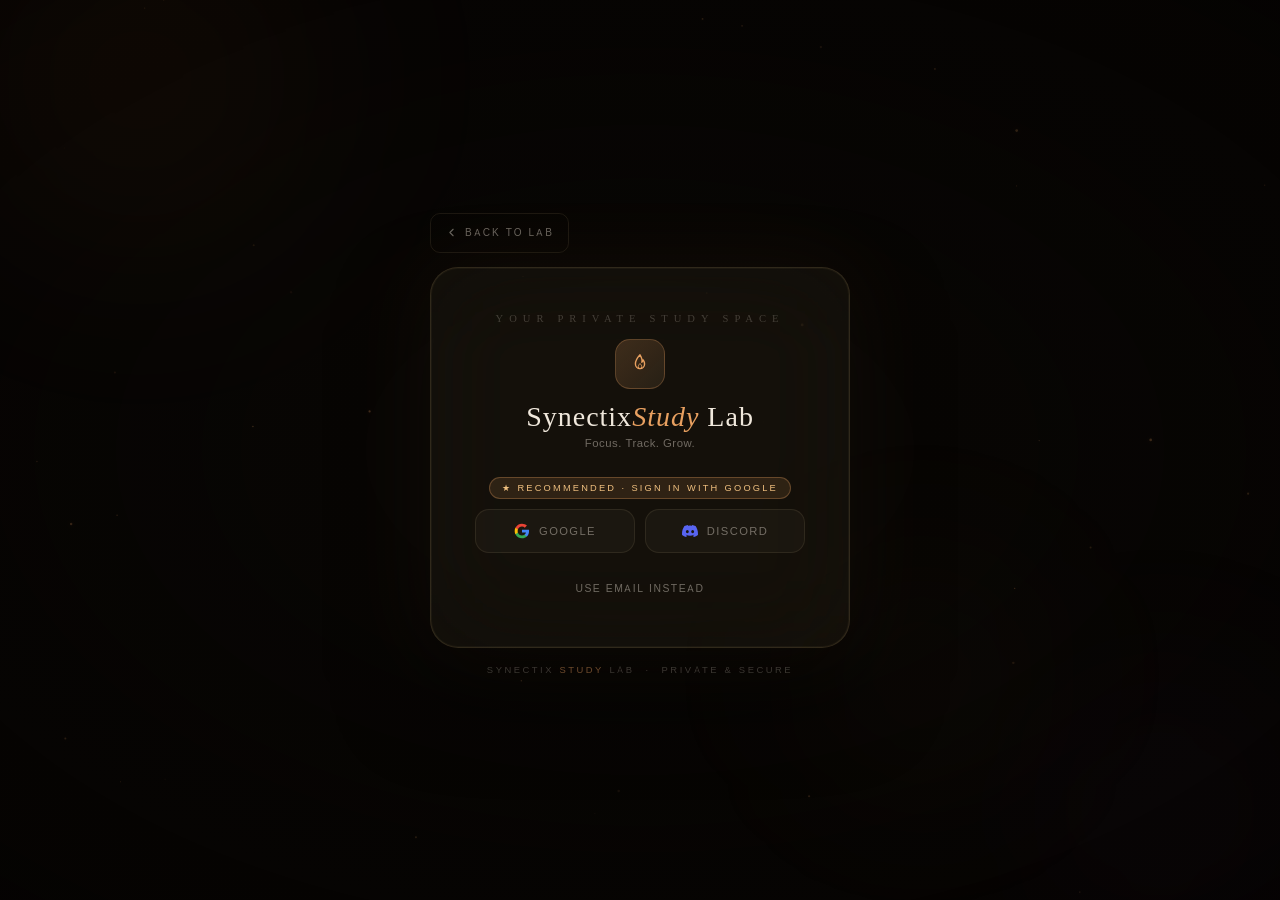
==== commit 97246cb9: "test-index" ====
--- a/index.html
+++ b/index.html
@@ -387,6 +387,24 @@
     .btn-retry.visible { display: block; }
     .btn-retry:hover { border-color: rgba(232,160,96,.55); background: rgba(232,160,96,0.16); }
 
+    /* ── Test-link button (temporary diagnostic) ─────────────────── */
+    .btn-test-link {
+      display: none;
+      padding: 10px 24px; min-height: 40px;
+      background: rgba(110,160,220,0.10); border: 1px solid rgba(110,160,220,0.35);
+      border-radius: var(--radius); color: #a8c8f0;
+      font-family: 'DM Sans', sans-serif; font-size: .68rem;
+      letter-spacing: 2px; text-transform: uppercase;
+      cursor: pointer; transition: all .3s;
+      -webkit-tap-highlight-color: transparent;
+    }
+    .btn-test-link.visible { display: block; }
+    .btn-test-link:hover { border-color: rgba(110,160,220,.6); background: rgba(110,160,220,0.18); }
+    .test-link-result {
+      font-size: .63rem; color: var(--muted); letter-spacing: .3px;
+      line-height: 1.6; max-width: 300px; word-break: break-word;
+    }
+
     /* ── Device-blocked screen (phone / mobile detected) ────────────── */
     #device-blocked {
       display: none;
@@ -468,7 +486,8 @@
     <div class="gate-status" id="gate-status">Signing you in with Discord…</div>
     <div class="gate-spinner" id="gate-spinner"></div>
     <button class="btn-retry" id="btn-retry" type="button" aria-label="Retry sign-in">Retry</button>
-    
+    <button class="btn-test-link" id="btn-test-link" type="button" aria-label="Test external link">Test Open External Link</button>
+    <div class="test-link-result" id="test-link-result"></div>
   </div>
 
   <!-- NORMAL WEB LOGIN -->
@@ -590,6 +609,18 @@
 <script>
 
 console.log("BUILD_TEST_2026_06_18_v1");
+
+/* ══════════════════════════════════════════════════════════════════
+   TEMPORARY DIAGNOSTIC FLAG
+   When true: after the Discord handshake (sdk.ready()) succeeds, we
+   stop BEFORE authorize/authenticate/Firebase and just show a button
+   that calls sdk.commands.openExternalLink(). This isolates whether
+   external-link opening works at all, independent of auth/payment
+   plumbing. Flip back to false (or delete this block) once confirmed.
+   ══════════════════════════════════════════════════════════════════ */
+const NSL_TEST_MODE = true;
+const NSL_TEST_URL = "htpps://quietplace.space"; // swap for your real payment link once ready() is confirmed working
+
 const startupParams = new URLSearchParams(window.location.search);
 
 const DISCORD_INSTANCE_ID = startupParams.get("frame_id") || startupParams.get("instance_id");
@@ -753,6 +784,15 @@
     ]);
 
     console.log("[NSL] after sdk.ready()");
+
+    /* ── TEST MODE: stop right here, before authorize/auth/Firebase.
+       Show a button that calls openExternalLink so we can confirm,
+       in isolation, whether link-opening works inside this Activity. ── */
+    if (NSL_TEST_MODE) {
+      setGateStatus("Handshake OK ✶ Ready to test external link.");
+      showTestLinkButton(sdk);
+      return;
+    }
 
     setGateStatus("Requesting access...");
 
@@ -907,6 +947,31 @@
       };
     }
   }
+}
+
+function showTestLinkButton(sdk) {
+  const btn = document.getElementById("btn-test-link");
+  const resultEl = document.getElementById("test-link-result");
+  if (!btn) return;
+
+  btn.classList.add("visible");
+  resultEl.textContent = "";
+
+  btn.onclick = async () => {
+    btn.disabled = true;
+    resultEl.textContent = "Calling openExternalLink(" + NSL_TEST_URL + ")…";
+    try {
+      const res = await sdk.commands.openExternalLink({ url: NSL_TEST_URL });
+      console.log("[NSL] openExternalLink result:", res);
+      resultEl.textContent = "Result: " + JSON.stringify(res) +
+        " — if a browser tab/prompt opened, links work. If 'opened' is false/null, check the app's URL Mappings / external link allowlist in the Discord Dev Portal.";
+    } catch (err) {
+      console.error("[NSL] openExternalLink failed:", err);
+      resultEl.textContent = "Error: " + String(err.message || err);
+    } finally {
+      btn.disabled = false;
+    }
+  };
 }
 
 function setGateStatus(text) {
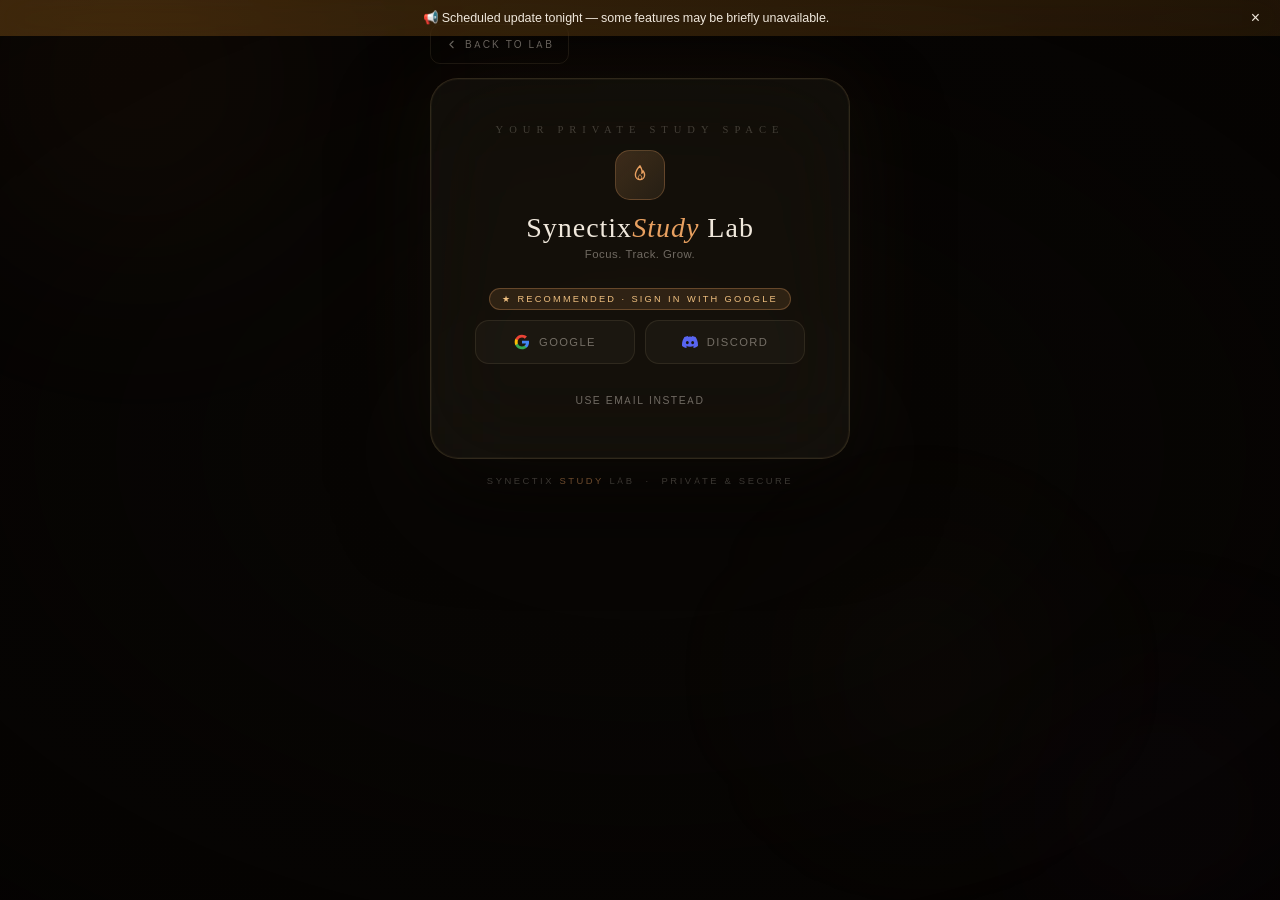
==== commit 8aacbbd1: "renamed" ====
--- a/index.html
+++ b/index.html
@@ -1,15 +1,745 @@
 <!DOCTYPE html>
 <html lang="en">
 <head>
-   <link rel="icon" href="focus/icon1.png" type="image/png">
   <meta charset="UTF-8" />
-  <meta name="viewport" content="width=device-width, initial-scale=1.0, viewport-fit=cover" />
-  <title>Sign In · Nexus Study Lab</title>
-
-  <!-- Self-hosted fonts only — no Google Fonts CDN (blocked by Discord CSP) -->
+  <meta name="viewport" content="width=device-width, initial-scale=1.0" />
+  <title>Focus · Synectix Forge</title>
   <link href="fonts/fonts.css" rel="stylesheet">
 
+    <link rel="icon" type="image/png" sizes="32x32" href="icon1.png">
+    <link rel="shortcut icon" href="icon1.png">
+    <link rel="apple-touch-icon" href="icon1.png">
+
+    <!-- Open Graph ---- -->
+    <meta property="og:type" content="website">
+    <meta property="og:url" content="https://quietplace.space/">
+    <meta property="og:title" content="QuietPlace">
+    <meta property="og:description" content="Aesthetic Pomodoro Timer for focused work and study.">
+    <meta property="og:image" content="https://quietplace.space/icon1.png">
+    
   <style>
+:root {
+  --bg:#05070d;--surface:rgba(190,210,255,0.04);--surface-hover:rgba(190,210,255,0.07);
+  --border:rgba(140,180,255,0.10);--border-warm:rgba(140,180,255,0.18);
+  --accent:#5a90e8;--accent2:#84b4f5;--accent-dim:rgba(90,144,232,0.45);
+  --accent-glow:rgba(90,144,232,0.15);--accent-glow2:rgba(132,180,245,0.08);
+  --text:#e2e9f7;--muted:rgba(226,233,247,0.40);--muted2:rgba(226,233,247,0.22);
+  --ring-focus:#5a90e8;--ring-break:#78c89a;--ring-long:#c0a0e0;
+  --ring-sixty:#f0c060;--ring-deep:#a080f0;
+  --radius:20px;--radius-sm:12px;--panel-w:320px;
+  --transition:0.4s cubic-bezier(0.4,0,0.2,1);
+}
+    *,*::before,*::after{box-sizing:border-box;margin:0;padding:0}
+    html,body{height:100%;background:var(--bg);color:var(--text);font-family:'DM Sans',sans-serif;font-weight:300;overflow-x:hidden;-webkit-font-smoothing:antialiased}
+    #bg-media{position:fixed;inset:0;width:100vw;height:100vh;object-fit:cover;z-index:0;opacity:0;transition:opacity 1.4s ease;pointer-events:none}
+    #bg-media.visible{opacity:1}
+    #bg-video{position:fixed;inset:0;width:100vw;height:100vh;object-fit:cover;z-index:0;opacity:0;transition:opacity 1.4s ease;pointer-events:none}
+    #bg-video.visible{opacity:1}
+    #progression-decor{position:fixed;inset:0;width:100vw;height:100vh;object-fit:cover;z-index:0;opacity:0;transition:opacity 2.2s ease;pointer-events:none}
+    #progression-decor.visible{opacity:1}
+    #bg-overlay{position:fixed;inset:0;background:rgba(8,5,2,0);z-index:2;pointer-events:none;opacity:0;transition:opacity 1.4s ease}
+    #bg-overlay.visible{opacity:1}
+    /* ── SANCTUARY WINDOW VIEW LAYER (independent of room, only the outside scenery) ── */
+    #window-view-layer{position:fixed;inset:0;z-index:1;pointer-events:none;opacity:0;transition:opacity 1.6s ease;overflow:hidden}
+    #window-view-layer.visible{opacity:1}
+    #window-view-layer video,#window-view-layer img{width:100%;height:100%;object-fit:cover;filter:saturate(0.85) brightness(0.8);transition:filter 1.2s ease}
+    .ambient-flourish{position:absolute;inset:0;pointer-events:none;overflow:hidden}
+    .flourish-shooting-star::before{content:'';position:absolute;top:18%;left:-4%;width:3px;height:3px;background:#fff;border-radius:50%;box-shadow:0 0 6px 2px rgba(255,255,255,.8);animation:flourish-shoot 1.6s ease-out forwards}
+    @keyframes flourish-shoot{0%{transform:translate(0,0);opacity:0}10%{opacity:1}100%{transform:translate(140vw,42vh);opacity:0}}
+    .flourish-passing-satellite::before{content:'';position:absolute;top:10%;left:-4%;width:2px;height:2px;background:rgba(255,255,255,.85);border-radius:50%;box-shadow:0 0 4px rgba(255,255,255,.6);animation:flourish-satellite 6s linear forwards}
+    @keyframes flourish-satellite{0%{transform:translate(0,0);opacity:0}5%{opacity:.8}95%{opacity:.8}100%{transform:translate(112vw,18vh);opacity:0}}
+    .flourish-lightning-flash::before{content:'';position:absolute;inset:0;background:rgba(255,255,255,.16);animation:flourish-flash .5s ease-out forwards}
+    @keyframes flourish-flash{0%{opacity:0}15%{opacity:1}100%{opacity:0}}
+    .flourish-bird-flying-past::before{content:'';position:absolute;top:30%;left:-4%;width:14px;height:6px;border-bottom:2px solid rgba(20,16,10,.45);border-radius:50%;animation:flourish-bird 2.6s ease-in-out forwards}
+    @keyframes flourish-bird{0%{transform:translate(0,0);opacity:0}10%{opacity:.6}90%{opacity:.6}100%{transform:translate(120vw,-6vh);opacity:0}}
+    .ambient-flicker{animation:room-flicker 1.4s ease-in-out}
+    @keyframes room-flicker{0%,100%{filter:none}30%{filter:brightness(1.12)}55%{filter:brightness(0.94)}80%{filter:brightness(1.06)}}
+
+    /* ── WEATHER OVERLAY ENGINE ── */
+    #weather-canvas{position:fixed;inset:0;width:100vw;height:100vh;z-index:3;pointer-events:none;transition:opacity 1s ease}
+    body.deep-work-active #weather-canvas{opacity:0.3}
+    #particle-canvas{position:fixed;inset:0;width:100vw;height:100vh;z-index:4;pointer-events:none;transition:opacity 0.8s ease}
+    #particle-canvas.hidden{opacity:0}
+    #vignette{position:fixed;inset:0;z-index:5;pointer-events:none;background:radial-gradient(ellipse 80% 70% at 50% 50%,transparent 40%,rgba(5,3,1,0.7) 100%)}
+
+    /* ── COMPANION LAYER — passive, decorative, positioned per world ── */
+    #companion-layer{position:fixed;inset:0;z-index:6;pointer-events:none;transition:opacity 1s ease}
+    body.deep-work-active #companion-layer{opacity:0}
+    .companion-sprite{position:absolute;width:84px;height:84px;object-fit:contain;opacity:0;animation:companion-fade-in 1.8s ease forwards;filter:drop-shadow(0 8px 16px rgba(0,0,0,.45))}
+    @keyframes companion-fade-in{from{opacity:0;transform:translateY(12px)}to{opacity:.92;transform:translateY(0)}}
+    .pos-bottom-left{left:22px;bottom:22px}
+    .pos-bottom-right{right:22px;bottom:22px}
+    .pos-top-left{left:26px;top:84px}
+    .pos-top-right{right:26px;top:84px}
+
+    /* ── DEEP FOCUS SPOTLIGHT — darkens everything outside the ring ── */
+    #deep-spotlight{
+      position:fixed;inset:0;z-index:8;pointer-events:none;
+      background:radial-gradient(ellipse 500px 500px at 50% 50%,transparent 28%,rgba(4,2,1,0.94) 72%);
+      opacity:0;transition:opacity 1.2s cubic-bezier(0.4,0,0.2,1);
+    }
+    body.deep-work-active #deep-spotlight{opacity:1}
+
+    .shell{position:relative;z-index:7;min-height:100vh;display:flex;flex-direction:column}
+
+    /* ── NAV ── */
+    nav{display:grid;grid-template-columns:1fr auto 1fr;align-items:center;padding:16px 28px;border-bottom:1px solid var(--border);background:rgba(8,5,2,0.55);backdrop-filter:blur(20px) saturate(110%);position:sticky;top:0;z-index:20;transition:opacity 0.7s cubic-bezier(0.4,0,0.2,1),transform 0.7s cubic-bezier(0.4,0,0.2,1)}
+    nav.deep-hide{opacity:0;pointer-events:none;transform:translateY(-10px)}
+    .nav-left{display:flex;align-items:center;gap:16px}
+    .nav-brand{font-family:'Cormorant Garamond',serif;font-size:1.05rem;letter-spacing:4px;text-transform:uppercase;color:var(--muted);text-decoration:none;white-space:nowrap}
+    .nav-brand span{color:var(--accent)}
+#discord-invite-btn{display:flex;align-items:center;justify-content:center;width:28px;height:28px;border-radius:50%;color:var(--muted);background:transparent;border:1px solid var(--border);transition:all 0.3s;text-decoration:none;flex-shrink:0}
+    #discord-invite-btn:hover{color:#7289da;border-color:rgba(114,137,218,0.4);background:rgba(114,137,218,0.08)}
+    .nav-right{display:flex;align-items:center;justify-content:flex-end;gap:10px}
+    #hub-btn{font-size:0.66rem;letter-spacing:2px;text-transform:uppercase;color:var(--muted);background:transparent;border:1px solid var(--border);border-radius:40px;padding:7px 16px;cursor:pointer;transition:all 0.3s;display:flex;align-items:center;gap:7px;white-space:nowrap}
+    #hub-btn:hover{color:var(--accent2);border-color:var(--border-warm);background:var(--accent-glow)}
+    #hub-btn-dot{width:5px;height:5px;border-radius:50%;background:var(--accent-dim);flex-shrink:0;box-shadow:0 0 5px var(--accent);animation:hub-pulse 3s ease-in-out infinite}
+    #hub-btn.timer-live{border-color:rgba(120,200,154,0.35);background:rgba(120,200,154,0.07)}
+    #hub-btn.timer-live #hub-btn-dot{background:#78c89a;box-shadow:0 0 6px #78c89a}
+    @keyframes hub-pulse{0%,100%{opacity:0.5}50%{opacity:1}}
+
+    /* ── STATS BAR ── */
+    #stats-bar{display:flex;align-items:center;gap:18px;padding:8px 28px;border-bottom:1px solid var(--border);background:rgba(8,5,2,0.4);backdrop-filter:blur(12px);font-size:0.65rem;letter-spacing:1.5px;text-transform:uppercase;color:var(--muted);transition:opacity 0.7s cubic-bezier(0.4,0,0.2,1),transform 0.7s cubic-bezier(0.4,0,0.2,1);flex-wrap:wrap}
+    #stats-bar.deep-hide{opacity:0;pointer-events:none;transform:translateY(-6px)}
+    .sbar-item{display:flex;align-items:center;gap:6px}
+    .sbar-val{color:var(--accent);font-family:'Cormorant Garamond',serif;font-size:1rem;font-weight:400;letter-spacing:0;line-height:1}
+    .sbar-streak-val{color:#78c89a}
+    .sbar-dot{width:4px;height:4px;border-radius:50%;background:var(--border)}
+    .sbar-live{display:flex;align-items:center;gap:5px;margin-left:auto}
+    .sbar-live-dot{width:5px;height:5px;border-radius:50%;background:#78c89a;box-shadow:0 0 5px #78c89a;animation:hub-pulse 2s ease-in-out infinite}
+
+    .workspace{flex:1;display:flex;min-height:0}
+    #main-grid{flex:1;display:grid;grid-template-columns:1fr var(--panel-w);min-height:0;transition:grid-template-columns var(--transition)}
+    #main-grid.panel-hidden{grid-template-columns:1fr 0px}
+    .center-col{display:flex;flex-direction:column;align-items:center;justify-content:center;padding:40px 36px;border-right:1px solid var(--border);transition:border-color 0.4s;min-width:0}
+    #main-grid.panel-hidden .center-col,body.deep-mode .center-col{border-right-color:transparent}
+    .side-panel{display:flex;flex-direction:column;padding:28px 20px;gap:20px;overflow-y:auto;overflow-x:hidden;border-left:1px solid var(--border);width:var(--panel-w);transition:opacity 0.5s cubic-bezier(0.4,0,0.2,1),transform 0.5s cubic-bezier(0.4,0,0.2,1);scrollbar-width:thin;scrollbar-color:var(--border) transparent}
+    .side-panel.deep-hidden,#main-grid.panel-hidden .side-panel{opacity:0;pointer-events:none;transform:translateX(22px)}
+
+    /* ── SESSION PILLS ── */
+    .session-pills{display:flex;gap:8px;margin-bottom:36px;flex-wrap:wrap;justify-content:center;transition:opacity 0.65s cubic-bezier(0.4,0,0.2,1),transform 0.65s cubic-bezier(0.4,0,0.2,1)}
+    .session-pills.fade-out{opacity:0;pointer-events:none;transform:translateY(-12px) scale(0.96)}
+    .pill{font-size:0.65rem;letter-spacing:2px;text-transform:uppercase;padding:6px 14px;border-radius:40px;cursor:pointer;background:var(--surface);border:1px solid var(--border);color:var(--muted);transition:all 0.3s;font-family:'DM Sans',sans-serif}
+    .pill:hover{background:var(--surface-hover);color:var(--text)}
+    .pill.active{background:rgba(232,160,96,0.12);border-color:rgba(232,160,96,0.35);color:var(--accent)}
+    .pill.active.mode-break{background:rgba(120,200,154,0.10);border-color:rgba(120,200,154,0.35);color:var(--ring-break)}
+    .pill.active.mode-long{background:rgba(192,160,224,0.10);border-color:rgba(192,160,224,0.35);color:var(--ring-long)}
+    .pill.active.mode-sixty{background:rgba(240,192,96,0.12);border-color:rgba(240,192,96,0.35);color:var(--ring-sixty)}
+    body.deep-work-active .session-pills{opacity:0;pointer-events:none;transform:translateY(-12px) scale(0.96)}
+
+    /* ── RING ── */
+    .ring-wrap{position:relative;width:260px;height:260px;margin-bottom:32px;transition:width 0.75s cubic-bezier(0.34,1.56,0.64,1),height 0.75s cubic-bezier(0.34,1.56,0.64,1)}
+    body.deep-work-active .ring-wrap{width:360px;height:360px}
+    .ring-wrap svg{width:100%;height:100%;transform:rotate(-90deg)}
+    #ring-track{fill:none;stroke:rgba(255,220,160,0.07);stroke-width:3.5}
+    #ring-fill{fill:none;stroke:var(--ring-focus);stroke-width:3.5;stroke-linecap:round;stroke-dasharray:754;stroke-dashoffset:0;transition:stroke-dashoffset 1s linear,stroke 0.9s ease,filter 0.9s ease}
+    #ring-glow{fill:none;stroke:var(--ring-focus);stroke-width:8;stroke-linecap:round;stroke-dasharray:754;stroke-dashoffset:0;opacity:0.10;transition:stroke-dashoffset 1s linear,stroke 0.9s ease}
+    .ring-center{position:absolute;inset:0;display:flex;flex-direction:column;align-items:center;justify-content:center;gap:6px}
+    #timer-display{font-family:'Cormorant Garamond',serif;font-size:4rem;font-weight:300;letter-spacing:5px;line-height:1;color:var(--text);transition:font-size 0.75s cubic-bezier(0.34,1.56,0.64,1)}
+    body.deep-work-active #timer-display{font-size:5.8rem}
+    #session-label{font-size:0.6rem;letter-spacing:3.5px;text-transform:uppercase;color:var(--muted);transition:opacity 0.5s,color 0.5s}
+    body.deep-work-active #session-label{color:var(--ring-deep);opacity:0.7}
+    #xp-flash{font-family:'Cormorant Garamond',serif;font-size:1.4rem;font-weight:300;color:var(--accent);letter-spacing:2px;opacity:0;transition:opacity 0.4s,transform 0.6s;transform:translateY(0px);pointer-events:none;min-height:28px;text-align:center}
+    #xp-flash.show{opacity:1;transform:translateY(-8px)}
+
+    /* Deep work ring: purple glow */
+    body.deep-work-active #ring-fill{stroke:var(--ring-deep);filter:drop-shadow(0 0 22px var(--ring-deep))}
+    body.deep-work-active #ring-glow{stroke:var(--ring-deep)}
+
+    /* Breathing aura behind ring */
+    #ring-aura{
+      position:absolute;inset:-30px;border-radius:50%;
+      background:radial-gradient(ellipse at 50% 50%,var(--ring-deep) 0%,transparent 68%);
+      opacity:0;transition:opacity 1.3s ease;pointer-events:none;z-index:0;
+    }
+    @keyframes ring-breathe{0%,100%{opacity:0.10}50%{opacity:0.24}}
+    body.deep-work-active .ring-wrap #ring-aura{opacity:0.16;animation:ring-breathe 4.5s ease-in-out infinite}
+
+    /* ── CONTROLS ── */
+    .controls{display:flex;align-items:center;gap:12px;margin-bottom:24px;transition:opacity 0.65s cubic-bezier(0.4,0,0.2,1),transform 0.65s cubic-bezier(0.4,0,0.2,1)}
+    body.deep-work-active .controls{opacity:0;pointer-events:none;transform:translateY(8px)}
+    .ctrl-btn{width:46px;height:46px;border-radius:50%;background:var(--surface);border:1px solid var(--border);color:var(--text);cursor:pointer;display:flex;align-items:center;justify-content:center;transition:all 0.3s;font-size:16px}
+    .ctrl-btn:hover{background:var(--surface-hover);transform:scale(1.07)}
+    #play-btn{width:60px;height:60px;font-size:19px;background:rgba(232,160,96,0.10);border-color:rgba(232,160,96,0.30);color:var(--accent)}
+    #play-btn:hover{background:rgba(232,160,96,0.20)}
+    #play-btn.running{color:var(--accent2);border-color:rgba(240,192,128,0.40);background:rgba(240,192,128,0.12)}
+    body.deep-work-active #play-btn{background:rgba(160,128,240,0.12);border-color:rgba(160,128,240,0.35);color:var(--ring-deep)}
+
+    /* ── FOCUS MSG & DOTS ── */
+    #focus-msg{font-family:'Cormorant Garamond',serif;font-size:1rem;font-style:italic;color:var(--muted);letter-spacing:0.5px;min-height:24px;transition:opacity 0.8s;text-align:center}
+    body.deep-work-active #focus-msg{opacity:0}
+    .session-dots{display:flex;gap:7px;margin-top:20px;transition:opacity 0.65s cubic-bezier(0.4,0,0.2,1),transform 0.65s cubic-bezier(0.4,0,0.2,1)}
+    body.deep-work-active .session-dots,.session-dots.fade-out{opacity:0;transform:translateY(6px)}
+    .dot{width:7px;height:7px;border-radius:50%;background:var(--border);transition:all 0.5s}
+    .dot.done{background:var(--accent);box-shadow:0 0 6px var(--accent)}
+
+    /* ── DEEP FOCUS BUTTON — works for ALL modes ── */
+    #deep-work-btn{
+      margin-top:24px;
+      font-size:0.66rem;letter-spacing:2.5px;text-transform:uppercase;
+      color:rgba(160,128,240,0.75);
+      background:rgba(160,128,240,0.06);
+      border:1px solid rgba(160,128,240,0.22);
+      border-radius:40px;padding:10px 22px;cursor:pointer;
+      transition:opacity 0.55s cubic-bezier(0.4,0,0.2,1),
+                 transform 0.55s cubic-bezier(0.4,0,0.2,1),
+                 background 0.3s,border-color 0.3s,color 0.3s;
+      display:flex;align-items:center;gap:8px;font-family:'DM Sans',sans-serif
+    }
+    #deep-work-btn:hover{background:rgba(160,128,240,0.14);border-color:rgba(160,128,240,0.45);color:rgba(160,128,240,1)}
+    #deep-work-btn.hidden{opacity:0;pointer-events:none;transform:translateY(10px)}
+    body.deep-work-active #deep-work-btn{opacity:0;pointer-events:none}
+
+    #deep-work-status{margin-top:18px;display:flex;flex-direction:column;align-items:center;gap:8px;opacity:0;pointer-events:none;transform:translateY(12px);transition:opacity 0.7s cubic-bezier(0.4,0,0.2,1),transform 0.7s cubic-bezier(0.4,0,0.2,1)}
+    #deep-work-status.visible{opacity:1;pointer-events:all;transform:translateY(0)}
+    .dw-badge{font-size:0.62rem;letter-spacing:3px;text-transform:uppercase;color:var(--ring-deep);background:rgba(160,128,240,0.08);border:1px solid rgba(160,128,240,0.28);border-radius:40px;padding:5px 16px;display:flex;align-items:center;gap:7px}
+    #dw-exit-btn{font-size:0.62rem;letter-spacing:2px;text-transform:uppercase;color:var(--muted2);background:transparent;border:1px solid var(--border);border-radius:40px;padding:6px 16px;cursor:pointer;transition:all 0.3s;font-family:'DM Sans',sans-serif;position:relative;z-index:10}
+    #dw-exit-btn:hover{color:var(--muted);border-color:var(--border-warm)}
+
+    /* ── SIDE PANEL ── */
+    .panel-section{display:flex;flex-direction:column;gap:10px}
+    .panel-heading{font-size:0.58rem;letter-spacing:3.5px;text-transform:uppercase;color:var(--muted2)}
+    .glass-card{background:var(--surface);border:1px solid var(--border);border-radius:var(--radius);backdrop-filter:blur(12px);overflow:hidden;transition:border-color 0.3s}
+    .glass-card:hover{border-color:var(--border-warm)}
+    .duration-card{display:flex;align-items:center;justify-content:space-between;padding:16px 18px;gap:12px}
+    .duration-val{font-family:'Cormorant Garamond',serif;font-size:2rem;font-weight:300;color:var(--accent);line-height:1}
+    .duration-lbl{font-size:0.58rem;letter-spacing:2px;text-transform:uppercase;color:var(--muted);margin-top:3px}
+    .duration-mode{font-size:0.64rem;letter-spacing:2px;text-transform:uppercase;color:var(--muted2);text-align:right}
+    .duration-mode-val{color:var(--accent-dim);font-size:0.78rem;letter-spacing:0;font-family:'Cormorant Garamond',serif;font-style:italic;font-weight:400}
+    .streak-mini{display:grid;grid-template-columns:repeat(3,1fr);gap:8px;padding:14px 16px}
+    .streak-mini-item{text-align:center}
+    .streak-mini-val{font-family:'Cormorant Garamond',serif;font-size:1.6rem;font-weight:300;color:var(--accent);line-height:1}
+    .streak-mini-lbl{font-size:0.55rem;letter-spacing:1.5px;text-transform:uppercase;color:var(--muted2);margin-top:3px}
+    .music-url-row{display:flex;align-items:center;padding:10px 13px;border-bottom:1px solid var(--border);gap:8px}
+    .music-url-row input{flex:1;min-width:0;background:transparent;border:none;outline:none;font-family:'DM Sans',sans-serif;font-size:0.7rem;font-weight:300;color:var(--muted);caret-color:var(--accent)}
+    .music-url-row input::placeholder{color:var(--muted2)}
+    .music-url-row input:focus{color:var(--text)}
+    .yt-load-btn{flex-shrink:0;font-size:0.6rem;letter-spacing:1.5px;text-transform:uppercase;color:var(--accent-dim);background:var(--accent-glow2);border:1px solid rgba(232,160,96,0.22);border-radius:20px;padding:4px 10px;cursor:pointer;transition:all 0.3s;font-family:'DM Sans',sans-serif}
+    .yt-load-btn:hover{background:var(--accent-glow);color:var(--accent)}
+    .music-track{display:flex;align-items:center;gap:10px;padding:12px 13px 6px}
+    .track-art{width:38px;height:38px;border-radius:9px;flex-shrink:0;background:linear-gradient(135deg,#1a1208,#120c04);border:1px solid var(--border);overflow:hidden;position:relative;display:flex;align-items:center;justify-content:center}
+    .track-art img{width:100%;height:100%;object-fit:cover;position:absolute;inset:0;opacity:0;transition:opacity .5s}
+    .track-art img.loaded{opacity:1}
+    .track-art .art-fb{font-size:15px;position:relative;z-index:1;transition:opacity .4s}
+    .track-art.has-thumb .art-fb{opacity:0}
+    .track-art.playing::after{content:'';position:absolute;inset:0;background:rgba(232,160,96,.12);animation:pulse-art 2s ease-in-out infinite;z-index:2}
+    @keyframes pulse-art{0%,100%{opacity:.3}50%{opacity:1}}
+    .track-info{flex:1;min-width:0}
+    .track-name{font-size:0.82rem;color:var(--text);margin-bottom:2px;white-space:nowrap;overflow:hidden;text-overflow:ellipsis;transition:opacity .3s}
+    .track-name.fade{opacity:.2}
+    .track-artist{font-size:0.66rem;color:var(--muted);white-space:nowrap;overflow:hidden;text-overflow:ellipsis}
+    #music-play-btn{width:30px;height:30px;border-radius:50%;flex-shrink:0;background:rgba(232,160,96,.08);border:1px solid rgba(232,160,96,.22);color:var(--accent);cursor:pointer;font-size:11px;display:flex;align-items:center;justify-content:center;transition:all .3s}
+    #music-play-btn:hover{background:rgba(232,160,96,.18)}
+    #music-play-btn:disabled{opacity:.3;cursor:default;pointer-events:none}
+    .music-nav-row{display:flex;align-items:center;justify-content:center;gap:6px;padding:4px 13px}
+    .music-nav-btn{width:24px;height:24px;border-radius:50%;background:transparent;border:1px solid var(--border);color:var(--muted);cursor:pointer;font-size:10px;display:flex;align-items:center;justify-content:center;transition:all .25s}
+    .music-nav-btn:hover{background:var(--surface-hover);color:var(--text)}
+    .music-nav-btn:disabled{opacity:.2;pointer-events:none}
+    .yt-progress-wrap{padding:2px 13px 5px}
+    .yt-progress-bar{width:100%;height:2px;border-radius:2px;background:var(--border);cursor:pointer}
+    .yt-progress-bar:hover{height:3px}
+    .yt-progress-fill{height:100%;border-radius:2px;background:linear-gradient(90deg,var(--accent),var(--accent2));width:0%;transition:width 1s linear;pointer-events:none}
+    .yt-status-row{display:flex;align-items:center;gap:6px;padding:2px 13px 8px}
+    .yt-status-dot{width:5px;height:5px;border-radius:50%;background:var(--border);flex-shrink:0;transition:background .4s}
+    .yt-status-dot.live{background:#78c89a;box-shadow:0 0 4px #78c89a;animation:dot-blink 2s ease-in-out infinite}
+    .yt-status-dot.error{background:#e08060}
+    @keyframes dot-blink{0%,100%{opacity:1}50%{opacity:.35}}
+    .yt-status-txt{font-size:0.6rem;letter-spacing:1.5px;text-transform:uppercase;color:var(--muted);overflow:hidden;text-overflow:ellipsis;white-space:nowrap}
+    .vol-row{display:flex;align-items:center;gap:8px;padding:2px 13px 12px}
+    .vol-icon{font-size:11px;color:var(--muted)}
+    input[type=range]{flex:1;-webkit-appearance:none;appearance:none;height:2px;border-radius:2px;cursor:pointer;background:linear-gradient(to right,var(--accent) var(--pct,70%),var(--border) var(--pct,70%))}
+    input[type=range]::-webkit-slider-thumb{-webkit-appearance:none;width:11px;height:11px;border-radius:50%;background:var(--accent);box-shadow:0 0 5px var(--accent-dim)}
+    .amb-list{display:flex;flex-direction:column;gap:5px;padding:10px 13px 13px}
+    .amb-item{display:flex;align-items:center;gap:9px;background:rgba(255,235,200,0.02);border:1px solid transparent;border-radius:10px;padding:7px 10px;cursor:pointer;transition:all .3s}
+    .amb-item:hover{background:rgba(255,235,200,0.05);border-color:var(--border)}
+    .amb-item.playing{background:rgba(120,200,154,.07);border-color:rgba(120,200,154,.25)}
+    .amb-icon{font-size:14px;flex-shrink:0}
+    .amb-name{flex:1;font-size:0.74rem;color:var(--muted);overflow:hidden;text-overflow:ellipsis;white-space:nowrap;transition:color .3s}
+    .amb-item.playing .amb-name{color:var(--ring-break)}
+    .amb-stop{flex-shrink:0;font-size:9px;color:var(--muted2);opacity:.6}
+    .amb-vol-row{display:flex;align-items:center;gap:8px;padding:0 13px 12px}
+    .amb-vol-lbl{font-size:0.58rem;letter-spacing:1.5px;text-transform:uppercase;color:var(--muted2);flex-shrink:0}
+    .amb-vol-row input[type=range]{background:linear-gradient(to right,var(--ring-break) var(--apct,40%),var(--border) var(--apct,40%))}
+    .amb-vol-row input[type=range]::-webkit-slider-thumb{background:var(--ring-break);box-shadow:0 0 5px rgba(120,200,154,.5)}
+    .bg-chips{display:flex;flex-wrap:wrap;gap:6px;padding:10px 13px 13px}
+    .bg-chip{font-size:0.6rem;letter-spacing:1px;text-transform:uppercase;padding:5px 11px;border-radius:20px;cursor:pointer;background:var(--surface);border:1px solid var(--border);color:var(--muted);transition:all .3s;white-space:nowrap;font-family:'DM Sans',sans-serif}
+    .bg-chip:hover{background:var(--surface-hover);color:var(--text)}
+    .bg-chip.active{background:rgba(232,160,96,.10);border-color:rgba(232,160,96,.35);color:var(--accent)}
+    .bg-chip.none-chip.active{background:rgba(255,235,200,.05);border-color:var(--border-warm);color:var(--text)}
+    .bg-chip.disabled{opacity:.35;pointer-events:none}
+
+    /* ── WORLD SELECTOR ── */
+    .world-strip{display:flex;gap:8px;padding:12px 13px;overflow-x:auto;flex-wrap:nowrap;scrollbar-width:thin;scrollbar-color:var(--border) transparent}
+    .world-thumb{position:relative;flex:0 0 74px;height:60px;border-radius:11px;border:1px solid var(--border);background:rgba(255,235,200,0.03);cursor:pointer;overflow:hidden;display:flex;align-items:flex-end;transition:all .3s;padding:0;font-family:'DM Sans',sans-serif}
+    .world-thumb-bg{position:absolute;inset:0;overflow:hidden;background:linear-gradient(135deg,rgba(255,235,200,.05),transparent)}
+    .world-thumb-bg img{width:100%;height:100%;object-fit:cover;opacity:.65}
+    .world-thumb-label{position:relative;z-index:1;font-size:0.54rem;letter-spacing:.3px;color:var(--text);background:rgba(8,5,2,.55);width:100%;padding:3px 4px;text-align:center;white-space:nowrap;overflow:hidden;text-overflow:ellipsis}
+    .world-thumb:hover{border-color:var(--border-warm)}
+    .world-thumb.active{border-color:var(--accent);box-shadow:0 0 0 1px var(--accent-glow)}
+    .world-thumb.locked{opacity:.5;filter:grayscale(.5)}
+    .world-lock{position:absolute;top:3px;right:4px;font-size:9px;z-index:2}
+    .world-info{padding:0 13px 13px;display:flex;flex-direction:column;gap:6px}
+    .world-info-title{font-family:'Cormorant Garamond',serif;font-size:.9rem;color:var(--accent2);letter-spacing:.4px}
+    .world-info-desc{font-size:.65rem;line-height:1.5;font-style:italic;color:var(--muted)}
+    .world-ambient-suggest{align-self:flex-start;font-size:.56rem;letter-spacing:1px;text-transform:uppercase;color:var(--accent-dim);background:var(--accent-glow2);border:1px solid rgba(232,160,96,.2);border-radius:16px;padding:4px 10px;cursor:pointer;font-family:'DM Sans',sans-serif}
+
+    /* ── WEATHER ── */
+    #weather-intensity-row{display:flex;align-items:center;gap:8px;padding:0 13px 13px}
+    #weather-intensity-row span{font-size:.56rem;letter-spacing:1.5px;text-transform:uppercase;color:var(--muted2);flex-shrink:0}
+
+    /* ── COMPANION ── */
+    .companion-toggle-btn{font-size:.6rem;letter-spacing:1.5px;text-transform:uppercase;padding:6px 12px;border-radius:20px;cursor:pointer;background:var(--surface);border:1px solid var(--border);color:var(--muted);transition:all .3s;font-family:'DM Sans',sans-serif;margin:10px 13px 8px;display:inline-block}
+    .companion-toggle-btn.active{background:rgba(120,200,154,.10);border-color:rgba(120,200,154,.32);color:var(--ring-break)}
+    .companion-chips-row{display:flex;flex-wrap:wrap;gap:6px;padding:0 13px 13px}
+
+    /* ── ENVIRONMENT SETTINGS COLLAPSE TOGGLE ── */
+    .env-settings-header{display:flex;align-items:center;justify-content:space-between;font-size:0.58rem;letter-spacing:3.5px;text-transform:uppercase;color:var(--muted2);margin-top:4px}
+    #env-settings-toggle{font-size:0.58rem;letter-spacing:1.5px;text-transform:uppercase;color:var(--muted);background:transparent;border:1px solid var(--border);border-radius:20px;padding:3px 11px;cursor:pointer;transition:all .3s;font-family:'DM Sans',sans-serif}
+    #env-settings-toggle:hover{color:var(--text);border-color:var(--border-warm);background:var(--surface-hover)}
+    #env-settings-group{display:flex;flex-direction:column;gap:20px;overflow:hidden;max-height:4000px;transition:max-height .4s ease,opacity .3s ease}
+    #env-settings-group.collapsed{max-height:0;opacity:0;pointer-events:none}
+    #layout-btn{width:32px;height:32px;border-radius:8px;background:var(--surface);border:1px solid var(--border);color:var(--muted);cursor:pointer;font-size:13px;display:flex;align-items:center;justify-content:center;transition:all .3s;position:relative}
+    #layout-btn:hover{background:var(--surface-hover);color:var(--text)}
+    #layout-btn .layout-tip{position:absolute;top:38px;right:0;font-size:0.58rem;letter-spacing:1.5px;text-transform:uppercase;background:rgba(8,5,2,0.92);border:1px solid var(--border);border-radius:6px;padding:4px 8px;white-space:nowrap;color:var(--muted);pointer-events:none;opacity:0;transition:opacity 0.2s}
+    #layout-btn:hover .layout-tip{opacity:1}
+    body.layout-bottom .workspace{flex-direction:column}
+    body.layout-bottom #main-grid{grid-template-columns:1fr}
+    body.layout-bottom .center-col{border-right:none;border-bottom:1px solid var(--border)}
+    body.layout-bottom .side-panel{display:none}
+  #bottom-panel{display:none;flex-direction:row;border-top:1px solid rgba(255,220,160,0.18);background:transparent;backdrop-filter:blur(5px) saturate(180%);-webkit-backdrop-filter:blur(5px) saturate(180%);height:290px;flex-shrink:0;overflow:hidden;box-shadow:inset 0 1px 0 rgba(255,235,200,0.06)}
+    body.layout-bottom #bottom-panel{display:flex}
+    body.deep-mode #bottom-panel,body.deep-work-active #bottom-panel{display:none}
+    .bp-col{flex:1;min-width:0;padding:14px 16px;border-right:1px solid rgba(255,220,160,0.07);display:flex;flex-direction:column;gap:8px;overflow-y:auto;scrollbar-width:thin;scrollbar-color:var(--border) transparent}
+    .bp-col:last-child{border-right:none}
+    .bp-col-head{font-size:0.54rem;letter-spacing:3px;text-transform:uppercase;color:var(--muted2);flex-shrink:0;margin-bottom:1px}
+    body.layout-hidden #main-grid{grid-template-columns:1fr}
+    body.layout-hidden .side-panel{display:none}
+
+    /* ── FLOAT LAYOUT (layout-float) — aesthetic floating cards ── */
+    body.layout-float #main-grid{grid-template-columns:1fr}
+    body.layout-float .side-panel{display:none}
+    #float-left,#float-right{
+      position:fixed;top:50%;transform:translateY(-50%);
+      z-index:15;display:none;flex-direction:column;gap:10px;
+      width:238px;max-height:calc(100vh - 150px);
+      overflow-y:auto;overflow-x:hidden;
+      scrollbar-width:thin;scrollbar-color:var(--border) transparent;
+      padding:2px 3px;
+    }
+    body.layout-float #float-left,body.layout-float #float-right{display:flex}
+    body.deep-mode #float-left,body.deep-mode #float-right,
+    body.deep-work-active #float-left,body.deep-work-active #float-right{display:none!important}
+    #float-left{left:12px}
+    #float-right{right:12px}
+    .float-card{
+      background:rgba(10,7,4,0.40);
+      border:1px solid rgba(255,220,160,0.16);
+      border-radius:14px;
+      backdrop-filter:blur(52px) saturate(180%);
+      -webkit-backdrop-filter:blur(52px) saturate(180%);
+      transition:border-color 0.3s,box-shadow 0.3s,background 0.3s;
+      box-shadow:0 8px 32px rgba(0,0,0,0.38),inset 0 1px 0 rgba(255,235,200,0.07);
+    }
+    .float-card:hover{border-color:rgba(255,200,120,0.30);background:rgba(10,7,4,0.50);box-shadow:0 14px 44px rgba(0,0,0,0.48),inset 0 1px 0 rgba(255,235,200,0.11)}
+    .float-card-head{font-size:0.52rem;letter-spacing:3.5px;text-transform:uppercase;color:var(--muted2);padding:11px 13px 5px}
+    .float-world-strip{display:flex;gap:6px;padding:6px 10px 16px;overflow-x:auto;flex-wrap:nowrap;scrollbar-width:thin;scrollbar-color:var(--border) transparent}
+    .float-world-strip::-webkit-scrollbar{height:3px}
+    .float-world-strip::-webkit-scrollbar-track{background:transparent}
+    .float-world-strip::-webkit-scrollbar-thumb{background:var(--border);border-radius:2px}
+    .float-world-strip .world-thumb{flex:0 0 70px;min-width:70px;height:60px}
+    .float-world-strip .world-thumb-label{font-size:0.5rem;padding:3px 3px}
+    .float-amb-item{display:flex;align-items:center;gap:8px;padding:5px 12px;cursor:pointer;transition:background .2s,color .2s;border-radius:0}
+    .float-amb-item:hover{background:rgba(255,235,200,0.05)}
+    .float-amb-item.playing{background:rgba(120,200,154,0.08)}
+    .float-amb-item .float-amb-icon{font-size:13px;flex-shrink:0}
+    .float-amb-item .float-amb-name{font-size:0.7rem;transition:color .2s}
+    .float-amb-item.playing .float-amb-name{color:var(--ring-break)}
+    .float-amb-item .float-amb-stop{margin-left:auto;font-size:8px;color:var(--muted2);opacity:.7}
+
+    /* ── FLOATING EXIT BUTTON (light deep mode only) ── */
+    #deep-exit-btn{
+      position:fixed;bottom:28px;right:28px;
+      font-size:0.68rem;letter-spacing:2px;text-transform:uppercase;
+      color:var(--muted);background:rgba(8,5,2,0.75);
+      border:1px solid var(--border);border-radius:40px;padding:10px 22px;
+      cursor:pointer;z-index:200;
+      transition:all .45s;backdrop-filter:blur(16px);
+      opacity:0;pointer-events:none;transform:translateY(10px);
+      font-family:'DM Sans',sans-serif
+    }
+    #deep-exit-btn.visible{opacity:1;pointer-events:all;transform:translateY(0)}
+    #deep-exit-btn:hover{color:var(--text);background:rgba(8,5,2,.92)}
+    body.deep-work-active #deep-exit-btn{opacity:0!important;pointer-events:none!important}
+
+    /* ── NOTIFY ── */
+    #notify{position:fixed;bottom:26px;left:50%;transform:translateX(-50%) translateY(16px);background:rgba(14,10,5,.94);border:1px solid var(--border);backdrop-filter:blur(24px);border-radius:40px;padding:10px 22px;color:var(--text);z-index:300;opacity:0;transition:all .5s;pointer-events:none;white-space:nowrap;font-family:'Cormorant Garamond',serif;font-size:0.98rem;letter-spacing:1px}
+    #notify.show{opacity:1;transform:translateX(-50%) translateY(0)}
+
+    @keyframes dw-pulse-bg{0%,100%{background:#0b0905}50%{background:#080512}}
+    body.deep-work-active{animation:dw-pulse-bg 10s ease-in-out infinite}
+    body.deep-mode{background:#070504}
+    .discord-music-notice{padding:10px 13px 12px;font-size:0.65rem;color:var(--muted2);letter-spacing:1px;font-style:italic;text-align:center}
+
+    /* Ensure float cards never clip content at bottom */
+    .float-card{overflow:visible}
+    @media(max-width:780px){
+      #main-grid{grid-template-columns:1fr!important}
+      .center-col{border-right:none;border-bottom:1px solid var(--border)}
+      .side-panel{width:100%;border-left:none}
+      nav{padding:12px 16px}
+      .nav-center{display:none}
+      .ring-wrap{width:230px;height:230px}
+      body.deep-work-active .ring-wrap{width:290px;height:290px}
+      #timer-display{font-size:3.5rem}
+      body.deep-work-active #timer-display{font-size:4.5rem}
+      #stats-bar{padding:8px 16px;gap:12px}
+      .world-thumb{flex:0 0 62px;height:50px}
+      .companion-sprite{width:62px;height:62px}
+      #float-left,#float-right{display:none!important}
+      #bottom-panel{display:none!important}
+    }
+  </style>
+  <style id="hub-view-styles">
+#view-hub{--bg-deep:#1a1208;--bg-mid:#221a0e;--bg-card:rgba(255,240,200,0.06);--bg-card-hover:rgba(255,240,200,0.10);--border:rgba(255,210,130,0.13);--border-glow:rgba(240,180,80,0.28);--accent:#e8952a;--accent-soft:rgba(232,149,42,0.18);--accent-dim:rgba(232,149,42,0.08);--cream:#fdf3e0;--cream-dim:rgba(253,243,224,0.6);--cream-faint:rgba(253,243,224,0.28);--rose:#e8987a;--teal:#7ab8b8;--lavender:#b49fc8;--green:#8fbc8f;--text-main:rgba(253,243,224,0.90);--text-dim:rgba(253,243,224,0.48);--text-faint:rgba(253,243,224,0.24);--shadow-warm:0 8px 40px rgba(232,149,42,0.10);--shadow-card:0 2px 24px rgba(0,0,0,0.40);--radius:20px;--radius-sm:11px;--transition:0.28s cubic-bezier(0.4,0,0.2,1);--sidebar-bg:rgba(18,12,4,0.78);--sidebar-border:rgba(255,200,100,0.10);--bg-grad-1:rgba(180,100,20,0.16);--bg-grad-2:rgba(120,70,20,0.10);--bg-grad-3:rgba(80,40,10,0.28);--bg-base:#150f05;--particle-color:rgba(232,149,42,0.55)}
+#view-hub.night{
+  --bg-deep:#0a1128;
+  --bg-mid:#0f1a3d;
+  --bg-card:rgba(120,160,255,0.07);
+  --bg-card-hover:rgba(120,160,255,0.12);
+  --border:rgba(100,150,255,0.16);
+  --border-glow:rgba(90,140,255,0.35);
+  --accent:#4d7fff;
+  --accent-soft:rgba(77,127,255,0.22);
+  --accent-dim:rgba(77,127,255,0.10);
+  --cream:#e4ecff;
+  --cream-dim:rgba(220,232,255,0.65);
+  --cream-faint:rgba(200,218,255,0.28);
+  --rose:#7fa0f5;
+  --teal:#5fc0e8;
+  --lavender:#a08cf0;
+  --green:#6fd0a8;
+  --text-main:rgba(224,234,255,0.92);
+  --text-dim:rgba(190,210,250,0.52);
+  --text-faint:rgba(160,190,240,0.28);
+  --shadow-warm:0 8px 40px rgba(77,127,255,0.14);
+  --shadow-card:0 2px 24px rgba(0,0,0,0.55);
+  --sidebar-bg:rgba(6,10,32,0.85);
+  --sidebar-border:rgba(90,140,255,0.14);
+  --bg-grad-1:rgba(30,60,180,0.22);
+  --bg-grad-2:rgba(50,80,200,0.14);
+  --bg-grad-3:rgba(15,30,110,0.35);
+  --bg-base:#050818;
+  --particle-color:rgba(77,127,255,0.55)
+}
+#view-hub *{margin:0;padding:0;box-sizing:border-box}
+#view-hub html{scroll-behavior:smooth}
+#view-hub{font-family:"DM Sans",sans-serif;background:var(--bg-deep);color:var(--text-main);min-height:100vh;overflow-x:hidden;transition:background 1.2s ease,color 1.2s ease;-webkit-tap-highlight-color:transparent;cursor:auto}
+#view-hub #bg-layer{
+  position:fixed;inset:0;z-index:0;
+  background:radial-gradient(ellipse 80% 60% at 20% 10%,var(--bg-grad-1) 0%,transparent 60%),
+             radial-gradient(ellipse 60% 50% at 80% 80%,var(--bg-grad-2) 0%,transparent 60%),
+             radial-gradient(ellipse 50% 40% at 50% 50%,var(--bg-grad-3) 0%,transparent 70%),
+             var(--bg-base);
+  pointer-events:none !important;
+  touch-action:none;
+  user-select:none;
+  transition:background 1.2s ease}
+#view-hub #particles-wrap{
+  position:fixed;inset:0;z-index:1;
+  pointer-events:none !important;
+  touch-action:none;
+  user-select:none}
+#view-hub .particle{
+  position:absolute; /* absolute inside particles-wrap, NOT fixed */
+  border-radius:50%;
+  background:radial-gradient(circle,var(--particle-color) 0%,transparent 70%);
+  pointer-events:none !important;
+  touch-action:none;
+  animation:floatP linear infinite}
+@keyframes  floatP{0%{transform:translateY(110vh) scale(0.5);opacity:0}10%{opacity:1}90%{opacity:0.6}100%{transform:translateY(-10vh) translateX(var(--drift)) scale(1);opacity:0}}
+#view-hub .app{position:relative;z-index:2;display:grid;grid-template-columns:72px 1fr;min-height:100vh}
+#view-hub .sidebar{position:fixed;left:0;top:0;bottom:0;width:72px;z-index:100;display:flex;flex-direction:column;align-items:center;gap:4px;padding:18px 0;background:var(--sidebar-bg);border-right:1px solid var(--sidebar-border);backdrop-filter:blur(24px)}
+#view-hub .logo-mark{width:38px;height:38px;border-radius:11px;background:linear-gradient(135deg,var(--accent) 0%,color-mix(in srgb,var(--accent) 60%,#000) 100%);display:flex;align-items:center;justify-content:center;font-size:18px;color:white;font-weight:700;margin-bottom:18px;cursor:pointer;flex-shrink:0;transition:var(--transition);-webkit-tap-highlight-color:transparent}
+#view-hub .logo-mark:hover{transform:scale(1.08)}
+#view-hub .nav-btn{width:46px;height:46px;border-radius:13px;display:flex;align-items:center;justify-content:center;cursor:pointer;transition:var(--transition);border:1px solid transparent;position:relative;color:var(--text-faint);background:transparent;-webkit-tap-highlight-color:transparent;touch-action:manipulation}
+#view-hub .nav-btn svg{width:20px;height:20px;stroke:currentColor;fill:none;stroke-width:1.7;stroke-linecap:round;stroke-linejoin:round;pointer-events:none}
+#view-hub .nav-btn:hover, #view-hub .nav-btn.active{background:var(--accent-soft);border-color:var(--border-glow);color:var(--accent)}
+#view-hub .nav-btn .tooltip{position:absolute;left:58px;top:50%;transform:translateY(-50%);background:rgba(10,8,20,0.96);backdrop-filter:blur(12px);border:1px solid var(--border);border-radius:9px;padding:5px 13px;font-size:11.5px;white-space:nowrap;color:var(--cream-dim);opacity:0;pointer-events:none;transition:opacity 0.2s;z-index:200}
+#view-hub .nav-btn:hover .tooltip{opacity:1}
+#view-hub .sidebar-spacer{flex:1}
+#view-hub .theme-toggle-btn{width:36px;height:36px;border-radius:50%;display:flex;align-items:center;justify-content:center;cursor:pointer;border:1px solid var(--border);background:var(--bg-card);color:var(--text-dim);transition:var(--transition);margin-bottom:8px;-webkit-tap-highlight-color:transparent;touch-action:manipulation}
+#view-hub .theme-toggle-btn svg{width:16px;height:16px;stroke:currentColor;fill:none;stroke-width:1.7;stroke-linecap:round;stroke-linejoin:round;pointer-events:none}
+#view-hub .sidebar-avatar{width:36px;height:36px;border-radius:50%;background:linear-gradient(135deg,var(--lavender),var(--rose));display:flex;align-items:center;justify-content:center;font-size:13px;font-weight:600;color:white;border:2px solid var(--border-glow);cursor:pointer;transition:var(--transition)}
+#view-hub .main{margin-left:72px;padding:28px 36px 60px;max-width:1280px;position:relative;z-index:10}
+#view-hub .topbar{display:flex;align-items:center;justify-content:space-between;margin-bottom:36px}
+#view-hub .topbar-left h1{font-family:"Playfair Display",serif;font-size:25px;font-weight:500;color:var(--cream);line-height:1.2}
+#view-hub .topbar-left p{font-size:12.5px;color:var(--text-dim);margin-top:3px;font-style:italic}
+#view-hub .topbar-right{display:flex;align-items:center;gap:10px}
+#view-hub .pill-btn{display:flex;align-items:center;gap:7px;padding:7px 15px;border-radius:50px;border:1px solid var(--border);background:var(--bg-card);cursor:pointer;font-size:12px;color:var(--text-dim);transition:var(--transition);font-family:"DM Sans",sans-serif;-webkit-tap-highlight-color:transparent;touch-action:manipulation}
+#view-hub .pill-btn:hover{border-color:var(--border-glow);color:var(--accent);background:var(--accent-dim)}
+#view-hub .pill-btn .dot{width:6px;height:6px;border-radius:50%;background:var(--green);box-shadow:0 0 8px var(--green);animation:pulse-dot 2s ease-in-out infinite;pointer-events:none}
+@keyframes  pulse-dot{0%,100%{opacity:1;transform:scale(1)}50%{opacity:0.6;transform:scale(0.8)}}
+#view-hub .focus-link-btn{padding:8px 18px;border-radius:50px;background:linear-gradient(135deg,var(--accent) 0%,color-mix(in srgb,var(--accent) 70%,#000) 100%);color:white;font-size:12px;font-weight:600;cursor:pointer;border:none;transition:var(--transition);font-family:"DM Sans",sans-serif;-webkit-tap-highlight-color:transparent;touch-action:manipulation}
+#view-hub .focus-link-btn:hover{transform:translateY(-1px)}
+#view-hub .section-view{display:none;animation:fadeUp 0.38s cubic-bezier(0.4,0,0.2,1) both}
+#view-hub .section-view.active{display:block}
+@keyframes  fadeUp{from{opacity:0;transform:translateY(18px)}to{opacity:1;transform:none}}
+#view-hub .view-header{display:flex;align-items:center;gap:14px;margin-bottom:28px}
+#view-hub .view-header h2{font-family:"Playfair Display",serif;font-size:22px;font-weight:400;color:var(--cream-dim)}
+#view-hub .view-header-line{flex:1;height:1px;background:var(--border)}
+#view-hub .view-subtitle{font-style:italic;font-size:13px;color:var(--text-faint)}
+#view-hub .grid{display:grid;gap:20px}
+#view-hub .grid-2{grid-template-columns:repeat(2,1fr)}
+#view-hub .grid-3{grid-template-columns:repeat(3,1fr)}
+#view-hub .col-span-2{grid-column:span 2}
+#view-hub .card{background:var(--bg-card);backdrop-filter:blur(24px);border:1px solid var(--border);border-radius:var(--radius);padding:24px;transition:background 0.3s,border-color 0.3s,box-shadow 0.3s,transform 0.3s;position:relative;overflow:hidden;box-shadow:var(--shadow-card)}
+#view-hub .card::before{content:"";position:absolute;top:0;left:0;right:0;height:1px;background:linear-gradient(90deg,transparent,var(--border-glow),transparent);pointer-events:none}
+#view-hub .card:hover{border-color:var(--border-glow);background:var(--bg-card-hover);transform:translateY(-2px)}
+#view-hub .card-title{font-size:10.5px;letter-spacing:0.13em;text-transform:uppercase;color:var(--text-faint);margin-bottom:18px;font-weight:500;display:flex;align-items:center;gap:8px}
+#view-hub .card-title svg{width:13px;height:13px;stroke:currentColor;fill:none;stroke-width:2;stroke-linecap:round;stroke-linejoin:round;opacity:0.7;pointer-events:none}
+#view-hub .streak-hero{display:flex;align-items:center;gap:24px;flex-wrap:wrap}
+#view-hub .streak-flame{position:relative;display:flex;align-items:center;justify-content:center;width:86px;height:86px;flex-shrink:0;pointer-events:none}
+#view-hub .streak-flame-ring{position:absolute;inset:0;border-radius:50%;border:2px solid color-mix(in srgb,var(--accent) 40%,transparent);animation:ring-pulse 2.5s ease-in-out infinite;pointer-events:none}
+@keyframes  ring-pulse{0%,100%{transform:scale(1);opacity:0.5}50%{transform:scale(1.12);opacity:1}}
+#view-hub .streak-inner-glow{position:absolute;inset:10px;border-radius:50%;background:radial-gradient(circle,color-mix(in srgb,var(--accent) 30%,transparent),transparent);animation:flame-pulse 2s ease-in-out infinite;pointer-events:none}
+@keyframes  flame-pulse{0%,100%{transform:scale(1)}50%{transform:scale(1.15)}}
+#view-hub .streak-num{font-family:"Playfair Display",serif;font-size:36px;font-weight:500;color:var(--accent);position:relative;z-index:1;animation:num-breathe 4s ease-in-out infinite;pointer-events:none}
+@keyframes  num-breathe{0%,100%{transform:scale(1)}50%{transform:scale(1.04)}}
+#view-hub .streak-label-sm{font-size:10px;color:var(--text-faint);text-align:center;margin-top:3px;pointer-events:none}
+#view-hub .streak-numbers{flex:1}
+#view-hub .streak-big{font-family:"Playfair Display",serif;font-size:54px;font-weight:400;line-height:1;color:var(--accent)}
+#view-hub .streak-label{font-size:12px;color:var(--text-dim);margin-top:4px}
+#view-hub .streak-stats{display:flex;gap:22px;flex-wrap:wrap}
+#view-hub .streak-stat{text-align:center}
+#view-hub .streak-stat-val{font-size:22px;font-weight:500;color:var(--cream);font-family:"Playfair Display",serif}
+#view-hub .streak-stat-lbl{font-size:9px;color:var(--text-faint);text-transform:uppercase;letter-spacing:0.1em;margin-top:2px}
+#view-hub .week-dots{display:flex;gap:7px;margin-top:18px;flex-wrap:wrap}
+#view-hub .week-dot{width:34px;height:34px;border-radius:9px;display:flex;align-items:center;justify-content:center;font-size:10px;color:var(--text-faint);flex-direction:column;gap:2px;border:1px solid var(--border);background:transparent;transition:var(--transition);pointer-events:none}
+#view-hub .week-dot.done{background:var(--accent-soft);border-color:var(--border-glow);color:var(--accent)}
+#view-hub .week-dot.today{background:linear-gradient(135deg,var(--accent-soft),var(--accent-dim));border-color:var(--accent);color:var(--cream)}
+#view-hub .week-dot .wd{font-size:8px;opacity:0.65}
+#view-hub .xp-bar-track{height:8px;background:rgba(255,255,255,0.06);border-radius:8px;overflow:hidden;margin-top:12px;pointer-events:none}
+#view-hub .xp-bar-fill{height:100%;border-radius:8px;background:linear-gradient(90deg,var(--accent),color-mix(in srgb,var(--accent) 60%,#fff));transition:width 1.4s cubic-bezier(0.4,0,0.2,1);pointer-events:none}
+#view-hub .xp-row{display:flex;justify-content:space-between;align-items:center;margin-top:6px}
+#view-hub .xp-label{font-size:11px;color:var(--text-faint)}
+#view-hub .xp-val{font-size:11px;color:var(--accent);font-weight:500}
+#view-hub .stat-val{font-family:"Playfair Display",serif;font-size:36px;font-weight:400;color:var(--cream);line-height:1;margin-bottom:4px}
+#view-hub .stat-unit{font-size:13px;color:var(--text-dim)}
+#view-hub .stat-change{display:inline-flex;align-items:center;gap:4px;font-size:11px;padding:3px 8px;border-radius:50px;margin-top:8px}
+#view-hub .stat-change.up{background:rgba(143,188,143,0.15);color:var(--green)}
+#view-hub .stat-change.neutral{background:rgba(200,200,200,0.10);color:var(--text-dim)}
+#view-hub .mini-bar-wrap{margin-top:14px;display:flex;gap:3px;align-items:flex-end;height:30px;pointer-events:none}
+#view-hub .mini-bar{flex:1;border-radius:3px 3px 0 0;background:var(--accent-dim);pointer-events:none}
+#view-hub .chart-wrap{position:relative;height:100px;margin-top:8px}
+#view-hub .chart-bars{display:flex;align-items:flex-end;gap:5px;height:88px}
+#view-hub .chart-bar{flex:1;border-radius:5px 5px 0 0;background:linear-gradient(180deg,color-mix(in srgb,var(--accent) 70%,transparent) 0%,var(--accent-dim) 100%);transition:var(--transition);cursor:pointer;touch-action:manipulation}
+#view-hub .chart-bar:hover, #view-hub .chart-bar.today{background:linear-gradient(180deg,var(--accent) 0%,color-mix(in srgb,var(--accent) 50%,transparent) 100%)}
+#view-hub .chart-labels{display:flex;gap:5px;margin-top:6px}
+#view-hub .chart-labels span{flex:1;text-align:center;font-size:9px;color:var(--text-faint);pointer-events:none}
+#view-hub .heatmap-grid{display:grid;grid-template-columns:repeat(15,1fr);gap:4px;margin-top:4px}
+#view-hub .hm-cell{aspect-ratio:1;border-radius:4px;background:rgba(255,255,255,0.04);cursor:pointer;transition:var(--transition);touch-action:manipulation}
+#view-hub .hm-cell:hover{transform:scale(1.35);z-index:5}
+#view-hub .hm-cell[data-h="1"]{background:color-mix(in srgb,var(--accent) 18%,transparent)}
+#view-hub .hm-cell[data-h="2"]{background:color-mix(in srgb,var(--accent) 35%,transparent)}
+#view-hub .hm-cell[data-h="3"]{background:color-mix(in srgb,var(--accent) 55%,transparent)}
+#view-hub .hm-cell[data-h="4"]{background:color-mix(in srgb,var(--accent) 78%,transparent)}
+#view-hub .hm-cell[data-h="5"]{background:var(--accent)}
+#view-hub .hm-label{display:flex;justify-content:space-between;font-size:10px;color:var(--text-faint);margin-bottom:8px}
+#view-hub .hm-legend{display:flex;align-items:center;gap:5px;margin-top:10px;font-size:10px;color:var(--text-faint)}
+#view-hub .hm-legend-cells{display:flex;gap:3px}
+#view-hub .todo-input-row{display:flex;gap:8px;margin-bottom:14px}
+#view-hub .todo-input{flex:1;background:rgba(255,255,255,0.04);border:1px solid var(--border);border-radius:var(--radius-sm);padding:10px 14px;color:var(--text-main);font-family:"DM Sans",sans-serif;font-size:13px;outline:none;transition:var(--transition);-webkit-appearance:none}
+#view-hub .todo-input:focus{border-color:var(--border-glow)}
+#view-hub .todo-input::placeholder{color:var(--text-faint)}
+#view-hub .todo-add-btn{padding:10px 16px;border-radius:var(--radius-sm);background:var(--accent-soft);border:1px solid var(--border-glow);color:var(--accent);cursor:pointer;font-size:18px;line-height:1;-webkit-tap-highlight-color:transparent;touch-action:manipulation}
+#view-hub .todo-list{display:flex;flex-direction:column;gap:8px;max-height:280px;overflow-y:auto}
+#view-hub .todo-item{display:flex;align-items:center;gap:10px;padding:11px 14px;border-radius:var(--radius-sm);background:rgba(255,255,255,0.03);border:1px solid var(--border)}
+#view-hub .todo-item.done .todo-text{text-decoration:line-through;color:var(--text-faint)}
+#view-hub .todo-check{width:18px;height:18px;border-radius:5px;flex-shrink:0;border:1.5px solid var(--border-glow);cursor:pointer;display:flex;align-items:center;justify-content:center;background:transparent;-webkit-tap-highlight-color:transparent;touch-action:manipulation}
+#view-hub .todo-check.checked{background:var(--accent);border-color:var(--accent)}
+#view-hub .todo-check.checked::after{content:"✓";font-size:11px;color:white;font-weight:700;pointer-events:none}
+#view-hub .todo-text{flex:1;font-size:13px;color:var(--text-main)}
+#view-hub .priority-tag{font-size:9px;padding:2px 7px;border-radius:50px;font-weight:600;text-transform:uppercase;pointer-events:none}
+#view-hub .p-high{background:rgba(220,100,80,0.15);color:#e8826a}
+#view-hub .p-mid{background:color-mix(in srgb,var(--accent) 18%,transparent);color:var(--accent)}
+#view-hub .p-low{background:rgba(122,184,184,0.15);color:var(--teal)}
+#view-hub .todo-del{background:none;border:none;color:var(--text-faint);cursor:pointer;font-size:15px;padding:2px 4px;border-radius:4px;-webkit-tap-highlight-color:transparent;touch-action:manipulation}
+#view-hub .todo-del:hover{color:var(--rose)}
+#view-hub .reminder-list{display:flex;flex-direction:column;gap:8px}
+#view-hub .reminder-item{display:flex;align-items:center;gap:12px;padding:12px 14px;border-radius:var(--radius-sm);background:rgba(255,255,255,0.03);border:1px solid var(--border)}
+#view-hub .reminder-icon{font-size:18px;flex-shrink:0;pointer-events:none}
+#view-hub .reminder-info{flex:1}
+#view-hub .reminder-name{font-size:13px;color:var(--text-main)}
+#view-hub .reminder-time{font-size:11px;color:var(--text-dim);margin-top:1px}
+#view-hub .reminder-toggle{width:36px;height:20px;border-radius:50px;position:relative;background:var(--border);cursor:pointer;transition:var(--transition);border:none;flex-shrink:0;-webkit-tap-highlight-color:transparent;touch-action:manipulation}
+#view-hub .reminder-toggle.on{background:var(--accent)}
+#view-hub .reminder-toggle::after{content:"";position:absolute;width:14px;height:14px;border-radius:50%;background:white;top:3px;left:3px;transition:var(--transition);pointer-events:none}
+#view-hub .reminder-toggle.on::after{transform:translateX(16px)}
+#view-hub .goal-list{display:flex;flex-direction:column;gap:14px}
+#view-hub .goal-header{display:flex;justify-content:space-between;align-items:center;margin-bottom:7px}
+#view-hub .goal-name{font-size:13px;color:var(--text-main)}
+#view-hub .goal-pct{font-size:11px;color:var(--accent);font-weight:500;cursor:pointer}
+#view-hub .goal-adj{width:22px;height:22px;border-radius:7px;border:1px solid var(--border);background:rgba(255,255,255,0.04);color:var(--text-dim);font-size:14px;line-height:1;display:flex;align-items:center;justify-content:center;cursor:pointer;flex-shrink:0;transition:var(--transition);-webkit-tap-highlight-color:transparent;touch-action:manipulation}
+#view-hub .goal-adj:hover{border-color:var(--border-glow);color:var(--accent);background:var(--accent-dim)}
+#view-hub .goal-bar-track{height:5px;background:rgba(255,255,255,0.06);border-radius:5px;overflow:hidden;pointer-events:none}
+#view-hub .goal-bar-fill{height:100%;border-radius:5px;background:linear-gradient(90deg,var(--accent),color-mix(in srgb,var(--accent) 70%,#fff));transition:width 1.2s cubic-bezier(0.4,0,0.2,1);pointer-events:none}
+#view-hub .notes-area{width:100%;min-height:180px;max-height:260px;background:rgba(255,255,255,0.03);border:1px solid var(--border);border-radius:var(--radius-sm);padding:14px 16px;color:var(--text-main);font-family:"DM Sans",sans-serif;font-size:13px;resize:vertical;outline:none;line-height:1.7;-webkit-appearance:none}
+#view-hub .notes-area:focus{border-color:var(--border-glow)}
+#view-hub .notes-area::placeholder{color:var(--text-faint);font-style:italic}
+#view-hub .notes-footer{display:flex;justify-content:space-between;align-items:center;margin-top:8px}
+#view-hub .notes-saved{font-size:11px;color:var(--text-faint);font-style:italic}
+#view-hub .notes-count{font-size:11px;color:var(--text-faint)}
+#view-hub .quote-text{font-size:20px;font-style:italic;color:var(--cream-dim);line-height:1.65;text-align:center;padding:8px 0}
+#view-hub .quote-author{font-size:11px;color:var(--text-faint);text-align:center;margin-top:10px;letter-spacing:0.12em;text-transform:uppercase}
+#view-hub .quote-dots{display:flex;justify-content:center;gap:5px;margin-top:14px}
+#view-hub .quote-dot{width:5px;height:5px;border-radius:50%;background:var(--border);cursor:pointer;-webkit-tap-highlight-color:transparent;touch-action:manipulation}
+#view-hub .quote-dot.active{background:var(--accent)}
+#view-hub .mood-row{display:flex;gap:10px;justify-content:space-around;margin-top:8px}
+#view-hub .mood-btn{display:flex;flex-direction:column;align-items:center;gap:5px;padding:12px 14px;border-radius:14px;border:1px solid var(--border);background:transparent;cursor:pointer;transition:var(--transition);color:var(--text-faint);font-size:24px;min-width:58px;-webkit-tap-highlight-color:transparent;touch-action:manipulation;font-family:"DM Sans",sans-serif}
+#view-hub .mood-btn span.mood-lbl{font-size:10px;font-family:"DM Sans",sans-serif;pointer-events:none}
+#view-hub .mood-btn > span:first-child{pointer-events:none}
+#view-hub .mood-btn:hover{border-color:var(--border-glow);background:var(--bg-card-hover)}
+#view-hub .mood-btn.selected{background:var(--accent-soft);border-color:var(--border-glow);color:var(--accent)}
+#view-hub .mood-history{display:flex;gap:5px;margin-top:14px;align-items:flex-end}
+#view-hub .mood-bar-day{flex:1;display:flex;flex-direction:column;align-items:center;gap:4px;pointer-events:none}
+#view-hub .mood-bar-dot{width:26px;height:26px;border-radius:8px;background:rgba(255,255,255,0.05);display:flex;align-items:center;justify-content:center;font-size:14px;pointer-events:none}
+#view-hub .mood-bar-dot.filled{background:var(--accent-dim);border:1px solid var(--border-glow)}
+#view-hub .mood-bar-lbl{font-size:9px;color:var(--text-faint);pointer-events:none}
+#view-hub .timer-ring{position:relative;width:120px;height:120px;margin:0 auto;pointer-events:none}
+#view-hub .timer-ring svg{transform:rotate(-90deg);pointer-events:none}
+#view-hub .timer-ring-bg{fill:none;stroke:rgba(255,255,255,0.06);stroke-width:6}
+#view-hub .timer-ring-fill{fill:none;stroke:var(--accent);stroke-width:6;stroke-linecap:round;transition:stroke-dashoffset 1s linear}
+#view-hub .timer-text{position:absolute;inset:0;display:flex;flex-direction:column;align-items:center;justify-content:center;pointer-events:none}
+#view-hub .timer-mins{font-family:"Playfair Display",serif;font-size:30px;color:var(--cream);line-height:1}
+#view-hub .timer-status{font-size:10px;color:var(--text-faint);letter-spacing:0.1em;text-transform:uppercase;margin-top:4px}
+#view-hub .timer-controls{display:flex;gap:10px;margin-top:18px;justify-content:center}
+#view-hub .timer-btn{padding:9px 22px;border-radius:50px;font-size:12px;cursor:pointer;transition:var(--transition);font-family:"DM Sans",sans-serif;font-weight:500;-webkit-tap-highlight-color:transparent;touch-action:manipulation}
+#view-hub .timer-btn.primary{background:linear-gradient(135deg,var(--accent),color-mix(in srgb,var(--accent) 70%,#000));color:white;border:none}
+#view-hub .timer-btn.ghost{background:transparent;border:1px solid var(--border);color:var(--text-dim)}
+#view-hub .timer-btn:hover{transform:translateY(-1px)}
+#view-hub .timer-presets{display:flex;gap:8px;margin-top:12px;justify-content:center;flex-wrap:wrap}
+#view-hub .preset-btn{padding:5px 12px;border-radius:50px;font-size:11px;border:1px solid var(--border);background:transparent;color:var(--text-faint);cursor:pointer;transition:var(--transition);-webkit-tap-highlight-color:transparent;touch-action:manipulation}
+#view-hub .preset-btn:hover, #view-hub .preset-btn.active{border-color:var(--border-glow);color:var(--accent);background:var(--accent-dim)}
+#view-hub .settings-grid{display:grid;grid-template-columns:1fr 1fr;gap:12px}
+#view-hub .setting-item{display:flex;align-items:center;justify-content:space-between;padding:12px 14px;border-radius:var(--radius-sm);background:rgba(255,255,255,0.03);border:1px solid var(--border)}
+#view-hub .setting-label{font-size:12px;color:var(--text-main)}
+#view-hub .setting-sub{font-size:10px;color:var(--text-faint);margin-top:2px}
+#view-hub .focus-sync-row{display:flex;align-items:center;gap:16px;flex-wrap:wrap}
+#view-hub .sync-stat{flex:1;min-width:80px;text-align:center}
+#view-hub .sync-val{font-family:"Playfair Display",serif;font-size:28px;color:var(--cream)}
+#view-hub .sync-lbl{font-size:10px;color:var(--text-faint);text-transform:uppercase;letter-spacing:0.1em;margin-top:2px}
+#view-hub .modal-overlay{position:fixed;inset:0;z-index:9000;background:rgba(0,0,0,0.65);backdrop-filter:blur(8px);display:flex;align-items:center;justify-content:center;opacity:0;pointer-events:none;transition:opacity 0.3s}
+#view-hub .modal-overlay.open{opacity:1;pointer-events:all}
+#view-hub .modal{background:var(--bg-mid);border:1px solid var(--border-glow);border-radius:var(--radius);padding:28px;width:360px;max-width:90vw;box-shadow:0 24px 64px rgba(0,0,0,0.55);transform:translateY(20px);transition:transform 0.3s}
+#view-hub .modal-overlay.open .modal{transform:none}
+#view-hub .modal h3{font-family:"Playfair Display",serif;font-size:18px;margin-bottom:16px;color:var(--cream)}
+#view-hub .modal-row{margin-bottom:12px}
+#view-hub .modal-label{font-size:11px;color:var(--text-dim);margin-bottom:6px;display:block}
+#view-hub .modal-input{width:100%;background:rgba(255,255,255,0.05);border:1px solid var(--border);border-radius:9px;padding:9px 12px;color:var(--text-main);font-family:"DM Sans",sans-serif;font-size:13px;outline:none;transition:var(--transition);-webkit-appearance:none}
+#view-hub .modal-input:focus{border-color:var(--border-glow)}
+#view-hub .modal-select{appearance:none;-webkit-appearance:none}
+#view-hub .modal-footer{display:flex;gap:8px;justify-content:flex-end;margin-top:18px}
+#view-hub .btn-ghost{padding:8px 16px;border-radius:9px;border:1px solid var(--border);background:none;color:var(--text-dim);cursor:pointer;font-size:13px;font-family:"DM Sans",sans-serif;-webkit-tap-highlight-color:transparent;touch-action:manipulation}
+#view-hub .btn-primary{padding:8px 18px;border-radius:9px;border:none;background:linear-gradient(135deg,var(--accent),color-mix(in srgb,var(--accent) 70%,#000));color:white;cursor:pointer;font-size:13px;font-weight:600;font-family:"DM Sans",sans-serif;-webkit-tap-highlight-color:transparent;touch-action:manipulation}
+#view-hub .toast{position:fixed;bottom:28px;right:28px;z-index:8000;background:rgba(14,12,24,0.96);backdrop-filter:blur(16px);border:1px solid var(--border-glow);border-radius:13px;padding:12px 20px;font-size:13px;color:var(--cream-dim);display:flex;align-items:center;gap:10px;transform:translateY(80px);opacity:0;transition:all 0.4s cubic-bezier(0.4,0,0.2,1);pointer-events:none}
+#view-hub .toast.show{transform:none;opacity:1}
+#view-hub .live-badge{display:inline-flex;align-items:center;gap:5px;font-size:10px;color:var(--green);background:rgba(143,188,143,0.12);border:1px solid rgba(143,188,143,0.25);border-radius:50px;padding:3px 9px;margin-left:8px;transition:all 0.5s ease;pointer-events:none}
+#view-hub .live-badge .ldot{width:5px;height:5px;border-radius:50%;background:var(--green);animation:pulse-dot 1.5s ease-in-out infinite;pointer-events:none}
+#view-hub .live-badge.idle{color:var(--text-faint);background:rgba(255,255,255,0.04);border-color:var(--border)}
+#view-hub .live-badge.idle .ldot{background:var(--text-faint);animation:none}
+#view-hub .live-badge.session-active{color:#e8a060;background:rgba(232,160,96,0.10);border-color:rgba(232,160,96,0.30)}
+#view-hub .live-badge.session-active .ldot{background:#e8a060;box-shadow:0 0 6px #e8a060}
+#view-hub #session-status-pill.active-session{border-color:rgba(232,160,96,0.30);background:rgba(232,160,96,0.08);color:rgba(232,160,96,0.9)}
+#view-hub #session-status-pill.active-session .dot{background:#e8a060;box-shadow:0 0 8px #e8a060}
+#view-hub .empty-state{text-align:center;padding:32px 16px;color:var(--text-faint)}
+#view-hub .empty-state .em-icon{font-size:36px;margin-bottom:12px;opacity:0.5;pointer-events:none}
+#view-hub .empty-state .em-title{font-size:14px;color:var(--text-dim);margin-bottom:6px}
+#view-hub .empty-state .em-sub{font-size:12px}
+#view-hub #timer-sync-widget{
+  position:fixed;bottom:28px;left:88px;z-index:400;
+  background:rgba(14,10,5,0.92);backdrop-filter:blur(20px) saturate(130%);
+  border:1px solid rgba(255,210,130,0.16);border-radius:18px;padding:14px 18px;
+  display:flex;align-items:center;gap:16px;min-width:300px;max-width:360px;
+  box-shadow:0 8px 32px rgba(0,0,0,0.5);transform:translateY(20px);opacity:0;
+  pointer-events:none;transition:all 0.45s cubic-bezier(0.4,0,0.2,1)}
+#view-hub #timer-sync-widget.visible{opacity:1;pointer-events:all;transform:translateY(0)}
+#view-hub.night #timer-sync-widget{background:rgba(5,8,18,0.94);border-color:rgba(80,140,255,0.18)}
+#view-hub .tsw-ring{position:relative;width:58px;height:58px;flex-shrink:0;pointer-events:none}
+#view-hub .tsw-ring svg{width:100%;height:100%;transform:rotate(-90deg);overflow:visible;pointer-events:none}
+#view-hub .tsw-ring-bg{fill:none;stroke:rgba(255,220,160,0.08);stroke-width:4}
+#view-hub .tsw-ring-fill{fill:none;stroke-width:4;stroke-linecap:round;stroke-dasharray:144.5;stroke-dashoffset:0;transition:stroke-dashoffset 1s linear,stroke 0.5s ease}
+#view-hub .tsw-ring-center{position:absolute;inset:0;display:flex;align-items:center;justify-content:center;pointer-events:none}
+#view-hub .tsw-ring-icon{font-size:17px;line-height:1;pointer-events:none}
+#view-hub .tsw-info{flex:1;min-width:0;pointer-events:none}
+#view-hub .tsw-label{font-size:9.5px;letter-spacing:2px;text-transform:uppercase;color:rgba(240,232,220,0.35);margin-bottom:3px}
+#view-hub .tsw-time{font-family:"Playfair Display",serif;font-size:1.8rem;font-weight:300;letter-spacing:3px;line-height:1;color:#f0e8dc;transition:color 0.4s}
+#view-hub .tsw-time.running{color:#e8a060}
+#view-hub .tsw-status{font-size:9.5px;letter-spacing:1.5px;text-transform:uppercase;color:rgba(240,232,220,0.35);margin-top:3px;display:flex;align-items:center;gap:5px}
+#view-hub .tsw-status-dot{width:5px;height:5px;border-radius:50%;background:rgba(120,200,154,0.4);flex-shrink:0;transition:background 0.4s}
+#view-hub .tsw-status-dot.live{background:#78c89a;box-shadow:0 0 5px #78c89a;animation:tsw-blink 2s ease-in-out infinite}
+#view-hub .tsw-status-dot.paused{background:rgba(240,192,96,0.6)}
+#view-hub .tsw-status-dot.deep{background:#a080f0;box-shadow:0 0 5px #a080f0;animation:tsw-blink 3s ease-in-out infinite}
+@keyframes  tsw-blink{0%,100%{opacity:1}50%{opacity:0.35}}
+#view-hub .tsw-actions{display:flex;flex-direction:column;gap:5px;flex-shrink:0}
+#view-hub .tsw-go-btn{font-size:9px;letter-spacing:1.5px;text-transform:uppercase;padding:6px 12px;border-radius:20px;background:rgba(232,160,96,0.12);border:1px solid rgba(232,160,96,0.28);color:rgba(232,160,96,0.85);cursor:pointer;transition:all 0.3s;font-family:"DM Sans",sans-serif;white-space:nowrap;-webkit-tap-highlight-color:transparent;touch-action:manipulation}
+#view-hub .tsw-go-btn:hover{background:rgba(232,160,96,0.22);border-color:rgba(232,160,96,0.5);color:#e8a060}
+#view-hub .tsw-dismiss-btn{font-size:9px;letter-spacing:1px;text-transform:uppercase;padding:4px 12px;border-radius:20px;background:transparent;border:1px solid rgba(255,220,160,0.10);color:rgba(240,232,220,0.25);cursor:pointer;transition:all 0.3s;font-family:"DM Sans",sans-serif;white-space:nowrap;text-align:center;-webkit-tap-highlight-color:transparent;touch-action:manipulation}
+#view-hub .tsw-dismiss-btn:hover{border-color:rgba(255,220,160,0.22);color:rgba(240,232,220,0.5)}
+#view-hub .mobile-hero{display:none;padding:0 0 20px 0}
+#view-hub .mobile-hero-bg{background:linear-gradient(135deg,var(--bg-card) 0%,var(--accent-dim) 100%);border:1px solid var(--border);border-radius:22px;padding:22px 20px 20px;position:relative;overflow:hidden}
+#view-hub .mobile-hero-top{display:flex;align-items:flex-start;justify-content:space-between;margin-bottom:18px}
+#view-hub .mobile-hero-greeting{font-family:"Playfair Display",serif;font-size:22px;font-weight:500;color:var(--cream);line-height:1.25}
+#view-hub .mobile-hero-date{font-style:italic;font-size:13px;color:var(--text-dim);margin-top:3px}
+#view-hub .mobile-hero-avatar{width:40px;height:40px;border-radius:50%;background:linear-gradient(135deg,var(--lavender),var(--rose));display:flex;align-items:center;justify-content:center;font-size:15px;font-weight:600;color:white;border:2px solid var(--border-glow);flex-shrink:0}
+#view-hub .mobile-hero-stats{display:grid;grid-template-columns:repeat(3,1fr);gap:10px}
+#view-hub .mobile-stat-pill{background:rgba(255,255,255,0.05);border:1px solid var(--border);border-radius:13px;padding:11px 8px;text-align:center;pointer-events:none}
+#view-hub .mobile-stat-pill-val{font-family:"Playfair Display",serif;font-size:20px;font-weight:400;color:var(--accent);line-height:1}
+#view-hub .mobile-stat-pill-lbl{font-size:9.5px;color:var(--text-faint);text-transform:uppercase;letter-spacing:0.08em;margin-top:3px}
+#view-hub .mobile-xp-row{margin-top:14px;background:rgba(255,255,255,0.04);border:1px solid var(--border);border-radius:13px;padding:11px 14px;pointer-events:none}
+#view-hub .mobile-xp-label-row{display:flex;justify-content:space-between;align-items:center;margin-bottom:7px}
+#view-hub .mobile-xp-label-row span:first-child{font-size:11px;color:var(--text-dim)}
+#view-hub .mobile-xp-label-row span:last-child{font-size:11px;color:var(--accent);font-weight:500}
+#view-hub .mobile-session-pill{display:flex;align-items:center;gap:7px;margin-top:10px;padding:8px 12px;border-radius:50px;background:rgba(255,255,255,0.04);border:1px solid var(--border);font-size:11.5px;color:var(--text-dim);pointer-events:none}
+#view-hub .mobile-session-pill .dot{width:6px;height:6px;border-radius:50%;background:var(--green);animation:pulse-dot 2s ease-in-out infinite;flex-shrink:0;pointer-events:none}
+#view-hub .bottom-nav{display:none;position:fixed;bottom:0;left:0;right:0;z-index:500;background:var(--sidebar-bg);border-top:1px solid var(--sidebar-border);backdrop-filter:blur(24px);padding:6px 4px calc(6px + env(safe-area-inset-bottom))}
+#view-hub .bottom-nav-inner{display:flex;justify-content:space-around;align-items:center}
+#view-hub .bnav-btn{display:flex;flex-direction:column;align-items:center;gap:3px;padding:6px 10px;border-radius:12px;cursor:pointer;transition:var(--transition);color:var(--text-faint);border:none;background:transparent;min-width:44px;min-height:44px;-webkit-tap-highlight-color:transparent;touch-action:manipulation;font-family:"DM Sans",sans-serif}
+#view-hub .bnav-btn svg{width:22px;height:22px;stroke:currentColor;fill:none;stroke-width:1.6;stroke-linecap:round;stroke-linejoin:round;pointer-events:none}
+#view-hub .bnav-btn span{font-size:9px;color:currentColor;pointer-events:none}
+#view-hub .bnav-btn.active{color:var(--accent);background:var(--accent-soft)}
+#view-hub .bnav-more-btn{display:flex;flex-direction:column;align-items:center;gap:3px;padding:6px 10px;border-radius:12px;cursor:pointer;color:var(--text-faint);background:transparent;border:none;min-width:44px;min-height:44px;-webkit-tap-highlight-color:transparent;touch-action:manipulation;font-family:"DM Sans",sans-serif}
+#view-hub .bnav-more-btn svg{width:22px;height:22px;stroke:currentColor;fill:none;stroke-width:1.6;stroke-linecap:round;stroke-linejoin:round;pointer-events:none}
+#view-hub .bnav-more-btn span{font-size:9px;pointer-events:none}
+#view-hub .more-drawer{display:none;position:fixed;bottom:0;left:0;right:0;z-index:600}
+#view-hub .more-drawer.open{display:block}
+#view-hub .more-drawer-backdrop{position:fixed;inset:0;background:rgba(0,0,0,0.5);backdrop-filter:blur(4px)}
+#view-hub .more-drawer-sheet{position:relative;z-index:1;background:var(--bg-mid);border-top:1px solid var(--border-glow);border-radius:22px 22px 0 0;padding:16px 20px calc(20px + env(safe-area-inset-bottom));animation:slideUpDrawer 0.3s cubic-bezier(0.4,0,0.2,1)}
+@keyframes  slideUpDrawer{from{transform:translateY(100%)}to{transform:none}}
+#view-hub .drawer-handle{width:36px;height:4px;border-radius:2px;background:var(--border);margin:0 auto 20px;pointer-events:none}
+#view-hub .drawer-title{font-size:11px;text-transform:uppercase;letter-spacing:0.12em;color:var(--text-faint);margin-bottom:14px}
+#view-hub .drawer-grid{display:grid;grid-template-columns:repeat(4,1fr);gap:10px}
+#view-hub .drawer-item{display:flex;flex-direction:column;align-items:center;gap:8px;padding:14px 8px;border-radius:14px;border:1px solid var(--border);background:rgba(255,255,255,0.03);cursor:pointer;transition:var(--transition);color:var(--text-dim);-webkit-tap-highlight-color:transparent;touch-action:manipulation;min-height:72px}
+#view-hub .drawer-item svg{width:22px;height:22px;stroke:currentColor;fill:none;stroke-width:1.6;stroke-linecap:round;stroke-linejoin:round;pointer-events:none}
+#view-hub .drawer-item span{font-size:10px;color:currentColor;pointer-events:none}
+#view-hub .drawer-item:hover, #view-hub .drawer-item:active{background:var(--accent-soft);border-color:var(--border-glow);color:var(--accent)}
+@media (max-width:640px){#view-hub #timer-sync-widget{left:10px;bottom:calc(80px + env(safe-area-inset-bottom));max-width:calc(100vw - 20px);min-width:0}#view-hub .app{grid-template-columns:1fr}#view-hub .sidebar{display:none}#view-hub .bottom-nav{display:block}#view-hub .mobile-hero{display:block}#view-hub .main{margin-left:0;padding:14px 14px calc(90px + env(safe-area-inset-bottom))}#view-hub .topbar{display:none}#view-hub .grid-2, #view-hub .grid-3{grid-template-columns:1fr}#view-hub .col-span-2{grid-column:span 1}#view-hub .card{padding:18px 16px;border-radius:16px}#view-hub .card:hover{transform:none}#view-hub .streak-hero{flex-direction:column;align-items:flex-start;gap:16px}#view-hub .streak-flame{width:70px;height:70px}#view-hub .streak-big{font-size:42px}#view-hub .week-dots{gap:6px}#view-hub .week-dot{width:30px;height:30px;font-size:9px}#view-hub .heatmap-grid{grid-template-columns:repeat(10,1fr);gap:4px}#view-hub .calendar-stats-grid{grid-template-columns:repeat(2,1fr) !important}#view-hub .settings-grid{grid-template-columns:1fr}#view-hub .toast{bottom:calc(80px + env(safe-area-inset-bottom));right:14px;left:14px}#view-hub .view-header{margin-bottom:16px}#view-hub .view-header h2{font-size:18px}#view-hub .notes-area{min-height:200px}#view-hub .stat-val{font-size:30px}#view-hub .chart-wrap{height:80px}#view-hub .chart-bars{height:68px}#view-hub .topbar-right{display:none}#view-hub .modal-input{font-size:16px}#view-hub .mood-btn{padding:10px 8px;min-width:48px;font-size:20px}}
+@media (max-width:900px){#view-hub .grid-3{grid-template-columns:1fr 1fr}#view-hub .col-span-2{grid-column:span 1}}
+#view-hub.discord-activity .card:hover{transform:none}
+#view-hub.discord-activity #particles-wrap{display:none}
+#view-hub.discord-activity .particle{display:none}
+#view-hub .ycal-dow{display:grid;grid-template-columns:repeat(7,1fr);gap:6px;margin-bottom:8px}
+#view-hub .ycal-dow span{text-align:center;font-size:9.5px;color:var(--text-faint);text-transform:uppercase;letter-spacing:0.08em}
+#view-hub .ycal-grid{display:grid;grid-template-columns:repeat(7,1fr);gap:6px}
+#view-hub .ycal-cell{aspect-ratio:1;display:flex;align-items:center;justify-content:center;border-radius:9px;font-size:12.5px;color:var(--text-dim);background:rgba(255,255,255,0.03);border:1px solid var(--border);position:relative;transition:var(--transition)}
+#view-hub .ycal-cell.empty{background:transparent;border-color:transparent}
+#view-hub .ycal-cell.today{background:var(--accent-soft);border-color:var(--accent);color:var(--cream);font-weight:600}
+#view-hub .ycal-cell.past{color:var(--text-faint);opacity:0.42}
+#view-hub .ycal-cell.past::before, #view-hub .ycal-cell.past::after{content:"";position:absolute;top:50%;left:10%;right:10%;height:1px;background:var(--text-faint);pointer-events:none}
+#view-hub .ycal-cell.past::before{transform:rotate(22deg)}
+#view-hub .ycal-cell.past::after{transform:rotate(-22deg)}
+@media (max-width:640px){#view-hub .ycal-cell{font-size:10.5px;border-radius:7px}}
+  </style>
+   <style>
     /* ── Design tokens ────────────────────────────────────────────── */
     :root {
       --bg:          #080604;
@@ -46,8 +776,8 @@
       position: fixed; inset: 0; z-index: 0;
       pointer-events: none; user-select: none;
     }
-    #particle-canvas { position: absolute; inset: 0; width: 100%; height: 100%; }
-    #vignette {
+    #login-particle-canvas { position: absolute; inset: 0; width: 100%; height: 100%; }
+    #login-vignette {
       position: absolute; inset: 0;
       background: radial-gradient(ellipse 85% 75% at 50% 50%, transparent 25%, rgba(4,2,1,0.82) 100%);
     }
@@ -75,7 +805,7 @@
     }
 
     /* ── Card ─────────────────────────────────────────────────────── */
-    .card {
+    .login-card {
       width: min(420px, 100%);
       background: rgba(255,228,175,0.047);
       border: 1px solid rgba(255,210,140,0.13);
@@ -95,7 +825,7 @@
     }
 
     /* ── Brand ────────────────────────────────────────────────────── */
-    .brand { text-align: center; margin-bottom: 26px; animation: fade-up 0.8s 0.15s both; }
+    .login-brand { text-align: center; margin-bottom: 26px; animation: fade-up 0.8s 0.15s both; }
     @keyframes fade-up {
       from { opacity: 0; transform: translateY(10px); }
       to   { opacity: 1; transform: translateY(0); }
@@ -262,7 +992,7 @@
     .forgot-link:hover { color: var(--muted); }
 
     /* ── Primary CTA ──────────────────────────────────────────────── */
-    .btn-primary {
+    .login-btn-primary {
       width: 100%; padding: 14px; min-height: 48px; margin-top: 14px;
       background: linear-gradient(135deg, rgba(232,160,96,0.18), rgba(240,192,128,0.11));
       border: 1px solid rgba(232,160,96,0.36); border-radius: var(--radius);
@@ -271,9 +1001,9 @@
       cursor: pointer; transition: all .3s; overflow: hidden;
       -webkit-tap-highlight-color: transparent;
     }
-    .btn-primary:hover    { border-color: rgba(232,160,96,.58); transform: translateY(-1px); box-shadow: 0 8px 28px rgba(232,160,96,.13); }
-    .btn-primary:active   { transform: translateY(0); }
-    .btn-primary:disabled { opacity: .5; cursor: not-allowed; transform: none; }
+    .login-btn-primary:hover    { border-color: rgba(232,160,96,.58); transform: translateY(-1px); box-shadow: 0 8px 28px rgba(232,160,96,.13); }
+    .login-btn-primary:active   { transform: translateY(0); }
+    .login-btn-primary:disabled { opacity: .5; cursor: not-allowed; transform: none; }
 
     .section-div {
       text-align: center; font-size: .60rem; letter-spacing: 2px;
@@ -331,13 +1061,13 @@
     .back-btn svg    { width: 13px; height: 13px; stroke: currentColor; fill: none; stroke-width: 2; stroke-linecap: round; stroke-linejoin: round; flex-shrink: 0; }
 
     /* ── Footer ───────────────────────────────────────────────────── */
-    .footer {
+    .login-footer {
       width: min(420px, 100%); text-align: center;
       font-size: .59rem; letter-spacing: 2.5px; text-transform: uppercase;
       color: var(--muted2); padding: 16px 0;
       animation: fade-up 1.2s 0.7s both;
     }
-    .footer span { color: rgba(232,160,96,0.45); }
+    .login-footer span { color: rgba(232,160,96,0.45); }
 
     /* ── Social loading overlay ───────────────────────────────────── */
     .social-loading {
@@ -424,29 +1154,30 @@
 
     /* ── Responsive ───────────────────────────────────────────────── */
     @media (max-width: 480px) {
-      .card { padding: 32px 24px 28px; border-radius: 22px; }
+      .login-card { padding: 32px 24px 28px; border-radius: 22px; }
       .brand-name { font-size: 1.5rem; }
       .social-row { gap: 8px; }
       .btn-social { font-size: .66rem; letter-spacing: 1px; padding: 11px 10px; }
     }
     @media (max-height: 640px) {
-      .card { padding: 26px 26px 22px; }
-      .brand { margin-bottom: 16px; }
+      .login-card { padding: 26px 26px 22px; }
+      .login-brand { margin-bottom: 16px; }
       .brand-logo { width: 42px; height: 42px; }
       .field { margin-bottom: 8px; }
-      .btn-primary { margin-top: 10px; }
+      .login-btn-primary { margin-top: 10px; }
     }
     @media (prefers-reduced-motion: reduce) {
       *, *::before, *::after { animation-duration: 0.01ms !important; }
     }
   </style>
 </head>
-<body>
-
-<!-- ── Background deco (pointer-events:none — will never intercept clicks) ── -->
+<body class="layout-bottom">
+
+<div id="login-gate">
+       <!-- ── Background deco (pointer-events:none — will never intercept clicks) ── -->
 <div id="deco-layer" aria-hidden="true">
-  <canvas id="particle-canvas"></canvas>
-  <div id="vignette"></div>
+  <canvas id="login-particle-canvas"></canvas>
+  <div id="login-vignette"></div>
   <div class="orb orb-1"></div>
   <div class="orb orb-2"></div>
   <div class="orb orb-3"></div>
@@ -498,8 +1229,8 @@
       Back to Lab
     </button>
 
-    <div class="card">
-      <div class="brand">
+    <div class="login-card">
+      <div class="login-brand">
         <div class="brand-eyebrow">Your private study space</div>
         <div class="brand-logo" aria-hidden="true">
           <svg viewBox="0 0 24 24">
@@ -585,7 +1316,7 @@
             <button class="forgot-link" id="forgot-btn" type="button">Forgot password?</button>
           </div>
 
-          <button class="btn-primary" id="main-btn" type="button">Enter the Lab</button>
+          <button class="login-btn-primary" id="main-btn" type="button">Enter the Lab</button>
 
           <div class="section-div">or</div>
           <button class="btn-guest" id="guest-btn" type="button">Continue as Guest</button>
@@ -595,862 +1326,810 @@
       </div>
     </div>
 
-    <div class="footer" aria-hidden="true">Synectix <span>Study</span> Lab &nbsp;·&nbsp; Private &amp; Secure</div>
+    <div class="login-footer" aria-hidden="true">Synectix <span>Study</span> Lab &nbsp;·&nbsp; Private &amp; Secure</div>
   </div>
 
 </div><!-- #ui-layer -->
-
-<!-- Bundle 1: Discord Embedded App SDK (local IIFE — no esm.sh) -->
+</div>
+
+<div id="app-content" style="display:none">
+<div id="view-focus">
+
+<img id="bg-media" src="" alt="" aria-hidden="true">
+<video id="bg-video" muted loop playsinline></video>
+<img id="progression-decor" src="" alt="" aria-hidden="true">
+<div id="bg-overlay"></div>
+<div id="window-view-layer"><video id="window-view-video" muted loop playsinline></video><img id="window-view-img" alt=""></div>
+<canvas id="weather-canvas"></canvas>
+<canvas id="particle-canvas"></canvas>
+<div id="vignette"></div>
+<div id="deep-spotlight"></div>
+<div id="companion-layer"></div>
+
+<div class="shell" id="app-shell">
+
+  <nav id="main-nav">
+<div class="nav-left">
+      <a href="#" class="nav-brand" id="nav-brand-link">Synectix <span>Focus</span></a>
+    </div>
+    <div class="nav-center"></div>
+<div class="nav-right">
+   <button id="layout-btn">
+        <span id="layout-icon">&#8864;</span>
+        <span class="layout-tip" id="layout-tip">Float cards</span>
+      </button>
+      <!---TEMP DISABLED Discord server------>
+      <!-- <a href="https://discord.gg/SNhzuKCvhw" id="discord-invite-btn" target="_blank" rel="noopener noreferrer" title="Join our Discord">
+        <svg viewBox="0 0 127.14 96.36" width="16" height="16" aria-hidden="true"><path fill="currentColor" d="M107.7,8.07A105.15,105.15,0,0,0,81.47,0a72.06,72.06,0,0,0-3.36,6.83A97.68,97.68,0,0,0,49,6.83,72.37,72.37,0,0,0,45.64,0,105.89,105.89,0,0,0,19.39,8.09C2.79,32.65-1.71,56.6.54,80.21h0A105.73,105.73,0,0,0,32.71,96.36,77.7,77.7,0,0,0,39.6,85.25a68.42,68.42,0,0,1-10.85-5.18c.91-.66,1.8-1.34,2.66-2a75.57,75.57,0,0,0,64.32,0c.87.71,1.76,1.39,2.66,2a68.68,68.68,0,0,1-10.87,5.19,77,77,0,0,0,6.89,11.1A105.25,105.25,0,0,0,126.6,80.22h0C129.24,52.84,122.09,29.11,107.7,8.07ZM42.45,65.69C36.18,65.69,31,60,31,53s5-12.74,11.43-12.74S54,46,53.89,53,48.84,65.69,42.45,65.69Zm42.24,0C78.41,65.69,73.25,60,73.25,53s5-12.74,11.44-12.74S96.23,46,96.12,53,91.08,65.69,84.69,65.69Z"/></svg>
+      </a> -->
+      <button id="hub-btn">
+        <span id="hub-btn-dot"></span>Workspace
+      </button>
+      <!-- Deep Mode button removed from header as requested -->
+    </div>
+  </nav>
+
+  <!-- <div id="stats-bar">
+    <div class="sbar-item"><span class="sbar-val sbar-streak-val" id="sb-streak">0</span><span>&#128293; streak</span></div>
+    <div class="sbar-dot"></div>
+    <div class="sbar-item"><span class="sbar-val" id="sb-today">0m</span><span>today</span></div>
+    <div class="sbar-dot"></div>
+    <div class="sbar-item"><span class="sbar-val" id="sb-xp">0</span><span>XP</span></div>
+    <div class="sbar-dot"></div>
+    <div class="sbar-item"><span class="sbar-val" id="sb-sessions">0</span><span>sessions today</span></div>
+    <div class="sbar-live"><div class="sbar-live-dot"></div><span>synced with hub</span></div>
+  </div> -->
+
+  <div class="workspace">
+    <div id="main-grid">
+      <div class="center-col">
+        <div class="session-pills" id="session-pills">
+          <button class="pill active" data-mode="focus">Focus</button>
+          <button class="pill mode-break" data-mode="break">Short Break</button>
+          <button class="pill mode-long" data-mode="long">Long Break</button>
+          <button class="pill mode-sixty" data-mode="sixty">60 min</button>
+        </div>
+        <div class="ring-wrap">
+          <div id="ring-aura"></div>
+          <svg viewBox="-14 -14 268 268" xmlns="http://www.w3.org/2000/svg">
+            <circle id="ring-track" cx="120" cy="120" r="110"/>
+            <circle id="ring-glow" cx="120" cy="120" r="110"/>
+            <circle id="ring-fill" cx="120" cy="120" r="110"/>
+          </svg>
+          <div class="ring-center">
+            <div id="timer-display">25:00</div>
+            <div id="session-label">Focus Session</div>
+          </div>
+        </div>
+        <div class="controls" id="controls-row">
+          <button class="ctrl-btn" id="reset-btn" title="Reset">&#8635;</button>
+          <button class="ctrl-btn" id="play-btn">&#9654;</button>
+          <button class="ctrl-btn" id="skip-btn" title="Skip">&#8677;</button>
+        </div>
+        <div id="focus-msg">Begin when you are ready.</div>
+        <div id="xp-flash"></div>
+        <div class="session-dots" id="session-dots">
+          <div class="dot" id="d0"></div><div class="dot" id="d1"></div>
+          <div class="dot" id="d2"></div><div class="dot" id="d3"></div>
+        </div>
+
+        <!-- Deep Focus button — works for ANY active timer mode -->
+        <!-- <button id="deep-work-btn">&#11041; Deep Focus &mdash; 25 min</button> -->
+
+        <div id="deep-work-status">
+          <div class="dw-badge">&#128274; Deep Focus &middot; UI Locked</div>
+          <button id="dw-exit-btn">End Deep Focus</button>
+        </div>
+      </div>
+
+      <div class="side-panel" id="side-panel">
+        <div class="panel-section">
+          <div class="panel-heading">Live Stats</div>
+          <div class="glass-card">
+            <div class="streak-mini">
+              <div class="streak-mini-item"><div class="streak-mini-val" id="panel-streak">0</div><div class="streak-mini-lbl">&#128293; Streak</div></div>
+              <div class="streak-mini-item"><div class="streak-mini-val" id="panel-today">0m</div><div class="streak-mini-lbl">Today</div></div>
+              <div class="streak-mini-item"><div class="streak-mini-val" id="panel-xp">0</div><div class="streak-mini-lbl">XP</div></div>
+            </div>
+          </div>
+        </div>
+        <div class="panel-section">
+          <div class="panel-heading">Current Session</div>
+          <div class="glass-card">
+            <div class="duration-card">
+              <div><div class="duration-val" id="duration-val">0</div><div class="duration-lbl">Minutes today</div></div>
+              <div style="text-align:right"><div class="duration-mode">Mode</div><div class="duration-mode-val" id="duration-mode-val">Focus Session</div></div>
+            </div>
+          </div>
+        </div>
+        <div class="panel-section" id="music-section">
+          <div class="panel-heading">Music</div>
+          <div class="glass-card" id="music-card"></div>
+        </div>
+        <div class="panel-section">
+          <div class="panel-heading">Ambient</div>
+          <div class="glass-card">
+            <div class="amb-list" id="amb-list"></div>
+            <div class="amb-vol-row" id="amb-vol-row" style="display:none">
+              <span class="amb-vol-lbl">Vol</span>
+              <input type="range" min="0" max="100" value="40" id="amb-vol-slider" style="--apct:40%">
+            </div>
+          </div>
+        </div>
+        <div class="env-settings-header" id="env-settings-header">
+          <span>Environment</span>
+          <button id="env-settings-toggle" title="Show/hide environment settings">Hide</button>
+        </div>
+        <div id="env-settings-group">
+        <div class="panel-section" id="world-section">
+          <div class="panel-heading">World</div>
+          <div class="glass-card">
+            <div class="world-strip" id="world-strip"></div>
+            <div class="world-info" id="world-info"></div>
+          </div>
+        </div>
+        <div class="panel-section" id="room-section" style="display:none">
+          <div class="panel-heading">Room</div>
+          <div class="glass-card"><div class="world-strip" id="room-strip"></div></div>
+        </div>
+        <div class="panel-section" id="sanctuary-view-section" style="display:none">
+          <div class="panel-heading">Window View</div>
+          <div class="glass-card"><div class="bg-chips" id="sanctuary-view-chips"></div></div>
+        </div>
+        <div class="panel-section" id="weather-section">
+          <div class="panel-heading">Weather</div>
+          <div class="glass-card">
+            <div class="bg-chips" id="weather-chips"></div>
+            <div id="weather-intensity-row"><span>Intensity</span><input type="range" min="10" max="100" value="45" id="weather-intensity-slider"></div>
+          </div>
+        </div>
+        <!---COMPANION DISABLED TEMP-->
+        <!-- <div class="panel-section" id="companion-section">
+          <div class="panel-heading">Companion</div>
+          <div class="glass-card">
+            <button class="companion-toggle-btn" id="companion-toggle-btn">Companion: On</button>
+            <div class="companion-chips-row" id="companion-chips"></div>
+          </div>
+        </div> -->
+        </div>
+      </div>
+    </div>
+  </div>
+
+  <div id="bottom-panel">
+    <!-- Col 1: Live Stats + Session -->
+    <div class="bp-col">
+      <div class="bp-col-head">Live Stats</div>
+      <div class="glass-card" style="padding:10px 12px">
+        <div id="bp-stats-mini" style="display:grid;grid-template-columns:repeat(3,1fr);gap:4px;margin-bottom:8px"></div>
+      </div>
+      <div class="bp-col-head">Session</div>
+      <div class="glass-card" style="padding:10px 12px">
+        <div style="font-family:'Cormorant Garamond',serif;font-size:1.7rem;font-weight:300;color:var(--accent);line-height:1" id="bp-duration-val">0</div>
+        <div style="font-size:0.5rem;letter-spacing:1.5px;text-transform:uppercase;color:var(--muted);margin-top:2px">min today</div>
+        <div style="font-size:0.64rem;font-style:italic;color:var(--accent-dim);margin-top:5px" id="bp-mode-val">Focus Session</div>
+      </div>
+    </div>
+    <!-- Col 2: Music (full) -->
+ <div class="bp-col">
+      <div class="bp-col-head">Music</div>
+      <div id="bp-music-slot" style="display:none"></div>
+      <div id="bp-music-yt">
+      <div style="display:flex;gap:6px">
+        <input type="text" id="bp-yt-url" placeholder="YouTube URL..." autocomplete="off" spellcheck="false" style="background:var(--surface);border:1px solid var(--border);border-radius:8px;padding:5px 9px;font-family:inherit;font-size:0.65rem;font-weight:300;color:var(--muted);caret-color:var(--accent);flex:1;outline:none">
+        <button class="yt-load-btn" id="bp-load-btn">Load</button>
+      </div>
+      <div style="display:flex;align-items:center;gap:8px">
+        <div style="width:32px;height:32px;border-radius:7px;flex-shrink:0;background:linear-gradient(135deg,#1a1208,#120c04);border:1px solid var(--border);overflow:hidden;position:relative;display:flex;align-items:center;justify-content:center">
+          <img id="bp-track-thumb" src="" alt="" style="width:100%;height:100%;object-fit:cover;position:absolute;inset:0;opacity:0;transition:opacity .5s">
+          <span style="font-size:12px;position:relative;z-index:1">&#9835;</span>
+        </div>
+        <div style="flex:1;min-width:0"><div id="bp-track-name" style="font-size:0.78rem;color:var(--text);white-space:nowrap;overflow:hidden;text-overflow:ellipsis">No playlist</div><div id="bp-track-artist" style="font-size:0.64rem;color:var(--muted);white-space:nowrap;overflow:hidden;text-overflow:ellipsis">Paste URL above</div></div>
+        <button id="bp-music-play-btn" disabled style="width:28px;height:28px;border-radius:50%;flex-shrink:0;background:rgba(232,160,96,.08);border:1px solid rgba(232,160,96,.22);color:var(--accent);cursor:pointer;font-size:10px;display:flex;align-items:center;justify-content:center">&#9654;</button>
+      </div>
+      <div style="display:flex;align-items:center;gap:6px">
+        <button class="music-nav-btn" disabled id="bp-prev-btn">&#9198;</button>
+        <button class="music-nav-btn" disabled id="bp-next-btn">&#9197;</button>
+        <div style="flex:1;height:2px;border-radius:2px;background:var(--border);cursor:pointer" id="bp-progress-bar"><div id="bp-progress-fill" style="height:100%;border-radius:2px;background:linear-gradient(90deg,var(--accent),var(--accent2));width:0%;transition:width 1s linear;pointer-events:none"></div></div>
+      </div>
+    <div style="display:flex;align-items:center;gap:8px"><span style="font-size:11px;color:var(--muted)">&#9835;</span><input type="range" min="0" max="100" value="70" id="bp-vol-slider" style="flex:1;appearance:none;-webkit-appearance:none;height:2px;border-radius:2px;cursor:pointer;background:linear-gradient(to right,var(--accent) 70%,var(--border) 70%)"></div>
+      </div>
+    </div>
+    <!-- Col 3: Ambient (full list + volume) -->
+    <div class="bp-col">
+      <div class="bp-col-head">Ambient</div>
+      <div id="bp-amb-list" style="display:flex;flex-direction:column;gap:3px;flex:1"></div>
+      <div id="bp-amb-vol-row" style="display:none;align-items:center;gap:8px;flex-shrink:0;padding-top:4px">
+        <span style="font-size:0.5rem;letter-spacing:1.5px;text-transform:uppercase;color:var(--muted2);flex-shrink:0">Vol</span>
+        <input type="range" min="0" max="100" value="40" id="bp-amb-vol-slider" style="flex:1;appearance:none;-webkit-appearance:none;height:2px;border-radius:2px;cursor:pointer;background:linear-gradient(to right,var(--ring-break) 40%,var(--border) 40%)">
+      </div>
+    </div>
+    <!-- Col 4: World + Room + View -->
+    <div class="bp-col">
+      <div class="bp-col-head">World</div>
+      <div id="bp-world-strip" class="world-strip" style="padding:4px 0 6px;overflow-x:auto;scrollbar-width:thin;flex-shrink:0;flex-wrap:nowrap"></div>
+      <div id="bp-world-info-desc" style="font-size:0.6rem;color:var(--muted);font-style:italic;line-height:1.5;flex-shrink:0"></div>
+      <div id="bp-room-section" style="display:none;flex-direction:column;gap:5px;flex-shrink:0">
+        <div class="bp-col-head">Room</div>
+        <div id="bp-room-strip" class="world-strip" style="padding:4px 0 6px;overflow-x:auto;scrollbar-width:thin;flex-wrap:nowrap"></div>
+      </div>
+      <div id="bp-view-section" style="display:none;flex-direction:column;gap:5px;flex-shrink:0">
+        <div class="bp-col-head">Window View</div>
+        <div id="bp-view-chips" style="display:flex;flex-wrap:wrap;gap:5px"></div>
+      </div>
+    </div>
+    <!-- Col 5: Weather + Companion -->
+    <div class="bp-col">
+      <div class="bp-col-head">Weather</div>
+      <div id="bp-weather-chips" style="display:flex;flex-wrap:wrap;gap:5px;flex-shrink:0"></div>
+      <div style="display:flex;align-items:center;gap:6px;flex-shrink:0">
+        <span style="font-size:.5rem;letter-spacing:1.5px;text-transform:uppercase;color:var(--muted2);flex-shrink:0">Intensity</span>
+        <input type="range" min="10" max="100" value="45" id="bp-weather-intensity" style="flex:1;appearance:none;-webkit-appearance:none;height:2px;border-radius:2px;cursor:pointer;background:linear-gradient(to right,var(--accent) 45%,var(--border) 45%)">
+      </div>
+
+      <!---COMPANION DISABLED TEMP-->
+      <!-- <div class="bp-col-head" style="margin-top:4px">Companion</div>
+      <button class="companion-toggle-btn" id="bp-companion-toggle-btn" style="margin:2px 0 4px;font-size:.55rem;padding:5px 10px;flex-shrink:0">Companion: On</button>
+      <div id="bp-companion-chips" style="display:flex;flex-wrap:wrap;gap:5px;flex-shrink:0"></div> -->
+    </div>
+  </div>
+
+  <!-- FLOAT PANELS (layout-float mode) -->
+  <div id="float-left">
+    <div class="float-card">
+      <div class="float-card-head">Live Stats</div>
+      <div id="fl-stats" style="display:grid;grid-template-columns:repeat(3,1fr);gap:5px;padding:4px 12px 12px;text-align:center"></div>
+    </div>
+  <div class="float-card">
+      <div class="float-card-head">Music</div>
+      <div id="fl-music-slot" style="display:none;padding:6px 12px 12px"></div>
+      <div id="fl-music-ctrl" style="padding:6px 12px 12px"></div>
+    </div>
+    <div class="float-card">
+      <div class="float-card-head">Ambient</div>
+      <div id="fl-amb-list" style="padding:4px 0 8px"></div>
+      <div id="fl-amb-vol-row" style="display:none;align-items:center;gap:8px;padding:0 12px 10px">
+        <span style="font-size:0.5rem;letter-spacing:1.5px;text-transform:uppercase;color:var(--muted2);flex-shrink:0">Vol</span>
+        <input type="range" min="0" max="100" value="40" id="fl-amb-vol-slider" style="flex:1;appearance:none;-webkit-appearance:none;height:2px;border-radius:2px;cursor:pointer;background:linear-gradient(to right,var(--ring-break) 40%,var(--border) 40%)">
+      </div>
+    </div>
+  </div>
+  <div id="float-right">
+    <div class="float-card">
+      <div class="float-card-head">World</div>
+      <div id="fl-world-strip" class="float-world-strip"></div>
+      <div id="fl-world-info" style="padding:2px 12px 14px;font-size:0.6rem;color:var(--muted);font-style:italic;line-height:1.5"></div>
+    </div>
+    <div class="float-card" id="fl-room-card" style="display:none">
+      <div class="float-card-head">Room</div>
+      <div id="fl-room-strip" class="float-world-strip" style="padding-bottom:14px"></div>
+    </div>
+    <div class="float-card" id="fl-view-card" style="display:none">
+      <div class="float-card-head">Window View</div>
+      <div id="fl-view-chips" style="display:flex;flex-wrap:wrap;gap:6px;padding:6px 12px 16px"></div>
+    </div>
+    <div class="float-card">
+      <div class="float-card-head">Weather</div>
+      <div id="fl-weather-chips" style="display:flex;flex-wrap:wrap;gap:6px;padding:6px 12px 10px"></div>
+      <div style="display:flex;align-items:center;gap:6px;padding:0 12px 16px">
+        <span style="font-size:.5rem;letter-spacing:1.5px;text-transform:uppercase;color:var(--muted2);flex-shrink:0">Intensity</span>
+        <input type="range" min="10" max="100" value="45" id="fl-weather-intensity" style="flex:1;appearance:none;-webkit-appearance:none;height:2px;border-radius:2px;cursor:pointer;background:linear-gradient(to right,var(--accent) 45%,var(--border) 45%)">
+      </div>
+    </div>
+    <div class="float-card">
+      <!---COMPANION DISABLED TEMP-->
+      <!-- <div class="float-card-head">Companion</div>
+      <button class="companion-toggle-btn" id="fl-companion-toggle-btn" style="margin:6px 12px 6px;font-size:.55rem;padding:5px 10px;display:inline-block">Companion: On</button>
+      <div id="fl-companion-chips" style="display:flex;flex-wrap:wrap;gap:6px;padding:0 12px 16px"></div> -->
+    </div>
+  </div>
+
+</div>
+
+<button id="deep-exit-btn">&#10005; Exit Deep Mode</button>
+<div id="notify"></div>
+
+</div>
+<div id="view-hub" style="display:none">
+
+<div id="bg-layer"></div>
+<div id="particles-wrap"></div>
+
+<!-- Timer sync widget -->
+<div id="timer-sync-widget" role="complementary" aria-label="Focus timer running in background">
+  <div class="tsw-ring">
+    <svg viewBox="-3 -3 64 64" xmlns="http://www.w3.org/2000/svg">
+      <circle class="tsw-ring-bg" cx="29" cy="29" r="23"/>
+      <circle class="tsw-ring-fill" id="tsw-ring-fill" cx="29" cy="29" r="23"/>
+    </svg>
+    <div class="tsw-ring-center"><span class="tsw-ring-icon" id="tsw-ring-icon">⏱</span></div>
+  </div>
+  <div class="tsw-info">
+    <div class="tsw-label" id="tsw-label">Focus Session</div>
+    <div class="tsw-time" id="tsw-time">--:--</div>
+    <div class="tsw-status"><div class="tsw-status-dot" id="tsw-status-dot"></div><span id="tsw-status-txt">Loading…</span></div>
+  </div>
+  <div class="tsw-actions">
+    <button class="tsw-go-btn" id="tsw-go-btn">↗ Focus</button>
+    <button class="tsw-dismiss-btn" id="tsw-dismiss-btn">Hide</button>
+  </div>
+</div>
+
+<!-- Bottom nav (mobile) -->
+<nav class="bottom-nav" id="bottom-nav">
+  <div class="bottom-nav-inner">
+    <button class="bnav-btn active" id="bnav-dashboard">
+      <svg viewBox="0 0 24 24"><rect x="3" y="3" width="7" height="7" rx="1.5"/><rect x="14" y="3" width="7" height="7" rx="1.5"/><rect x="3" y="14" width="7" height="7" rx="1.5"/><rect x="14" y="14" width="7" height="7" rx="1.5"/></svg>
+      <span>Home</span>
+    </button>
+    <button class="bnav-btn" id="bnav-tasks">
+      <svg viewBox="0 0 24 24"><polyline points="9 11 12 14 22 4"/><path d="M21 12v7a2 2 0 0 1-2 2H5a2 2 0 0 1-2-2V5a2 2 0 0 1 2-2h11"/></svg>
+      <span>Tasks</span>
+    </button>
+    <button class="bnav-btn" id="bnav-focus">
+      <svg viewBox="0 0 24 24"><circle cx="12" cy="12" r="10"/><polyline points="12 6 12 12 16 14"/></svg>
+      <span>Focus</span>
+    </button>
+    <button class="bnav-btn" id="bnav-streak">
+      <svg viewBox="0 0 24 24"><path d="M12 2C12 2 6 8 6 13a6 6 0 0 0 12 0c0-4.5-3-8-6-11z"/></svg>
+      <span>Streak</span>
+    </button>
+    <button class="bnav-more-btn" id="bnav-more-btn">
+      <svg viewBox="0 0 24 24"><circle cx="12" cy="12" r="1"/><circle cx="19" cy="12" r="1"/><circle cx="5" cy="12" r="1"/></svg>
+      <span>More</span>
+    </button>
+  </div>
+</nav>
+
+<!-- More drawer (mobile) -->
+<div class="more-drawer" id="more-drawer">
+  <div class="more-drawer-backdrop" id="drawer-backdrop"></div>
+  <div class="more-drawer-sheet">
+    <div class="drawer-handle"></div>
+    <div class="drawer-title">More sections</div>
+    <div class="drawer-grid">
+      <div class="drawer-item" data-view="analytics"><svg viewBox="0 0 24 24"><polyline points="22 12 18 12 15 21 9 3 6 12 2 12"/></svg><span>Analytics</span></div>
+      <div class="drawer-item" data-view="calendar"><svg viewBox="0 0 24 24"><rect x="3" y="4" width="18" height="18" rx="2"/><line x1="16" y1="2" x2="16" y2="6"/><line x1="8" y1="2" x2="8" y2="6"/><line x1="3" y1="10" x2="21" y2="10"/></svg><span>Heatmap</span></div>
+      <div class="drawer-item" data-view="goals"><svg viewBox="0 0 24 24"><circle cx="12" cy="12" r="10"/><circle cx="12" cy="12" r="6"/><circle cx="12" cy="12" r="2"/></svg><span>Goals</span></div>
+      <div class="drawer-item" data-view="yearcal"><svg viewBox="0 0 24 24"><rect x="3" y="4" width="18" height="18" rx="2"/><line x1="16" y1="2" x2="16" y2="6"/><line x1="8" y1="2" x2="8" y2="6"/><line x1="3" y1="10" x2="21" y2="10"/><rect x="7" y="13" width="4" height="4" rx="1" fill="currentColor" stroke="none"/></svg><span>Calendar</span></div>
+      <div class="drawer-item" data-view="notes"><svg viewBox="0 0 24 24"><path d="M14 2H6a2 2 0 0 0-2 2v16a2 2 0 0 0 2 2h12a2 2 0 0 0 2-2V8z"/><polyline points="14 2 14 8 20 8"/></svg><span>Notes</span></div>
+      <div class="drawer-item" data-view="settings"><svg viewBox="0 0 24 24"><circle cx="12" cy="12" r="3"/><path d="M19.4 15a1.65 1.65 0 0 0 .33 1.82l.06.06a2 2 0 0 1-2.83 2.83l-.06-.06a1.65 1.65 0 0 0-1.82-.33 1.65 1.65 0 0 0-1 1.51V21a2 2 0 0 1-4 0v-.09A1.65 1.65 0 0 0 9 19.4a1.65 1.65 0 0 0-1.82.33l-.06.06a2 2 0 0 1-2.83-2.83l.06-.06A1.65 1.65 0 0 0 4.68 15a1.65 1.65 0 0 0-1.51-1H3a2 2 0 0 1 0-4h.09A1.65 1.65 0 0 0 4.6 9a1.65 1.65 0 0 0-.33-1.82l-.06-.06a2 2 0 0 1 2.83-2.83l.06.06A1.65 1.65 0 0 0 9 4.68a1.65 1.65 0 0 0 1-1.51V3a2 2 0 0 1 4 0v.09a1.65 1.65 0 0 0 1 1.51 1.65 1.65 0 0 0 1.82-.33l.06-.06a2 2 0 0 1 2.83 2.83l-.06.06A1.65 1.65 0 0 0 19.4 9a1.65 1.65 0 0 0 1.51 1H21a2 2 0 0 1 0 4h-.09a1.65 1.65 0 0 0-1.51 1z"/></svg><span>Settings</span></div>
+      <div class="drawer-item" id="drawer-logout"><svg viewBox="0 0 24 24"><path d="M9 21H5a2 2 0 0 1-2-2V5a2 2 0 0 1 2-2h4"/><polyline points="16 17 21 12 16 7"/><line x1="21" y1="12" x2="9" y2="12"/></svg><span>Sign out</span></div>
+    </div>
+  </div>
+</div>
+
+<!-- Sidebar (desktop) -->
+<div class="sidebar">
+  <div class="logo-mark" id="logo-mark">S</div>
+  <div class="nav-btn active" id="nav-dashboard"><svg viewBox="0 0 24 24"><rect x="3" y="3" width="7" height="7" rx="1.5"/><rect x="14" y="3" width="7" height="7" rx="1.5"/><rect x="3" y="14" width="7" height="7" rx="1.5"/><rect x="14" y="14" width="7" height="7" rx="1.5"/></svg><div class="tooltip">Dashboard</div></div>
+  <div class="nav-btn" id="nav-streak"><svg viewBox="0 0 24 24"><path d="M12 2C12 2 6 8 6 13a6 6 0 0 0 12 0c0-4.5-3-8-6-11z"/><path d="M12 13c0-2 1.5-3.5 2-5 .5 2 2 3.5 2 5a2 2 0 0 1-4 0z"/></svg><div class="tooltip">Streak</div></div>
+  <div class="nav-btn" id="nav-analytics"><svg viewBox="0 0 24 24"><polyline points="22 12 18 12 15 21 9 3 6 12 2 12"/></svg><div class="tooltip">Analytics</div></div>
+  <div class="nav-btn" id="nav-calendar"><svg viewBox="0 0 24 24"><rect x="3" y="4" width="18" height="18" rx="2"/><line x1="16" y1="2" x2="16" y2="6"/><line x1="8" y1="2" x2="8" y2="6"/><line x1="3" y1="10" x2="21" y2="10"/></svg><div class="tooltip">Heatmap</div></div>
+  <div class="nav-btn" id="nav-yearcal"><svg viewBox="0 0 24 24"><rect x="3" y="4" width="18" height="18" rx="2"/><line x1="16" y1="2" x2="16" y2="6"/><line x1="8" y1="2" x2="8" y2="6"/><line x1="3" y1="10" x2="21" y2="10"/><rect x="7" y="13" width="4" height="4" rx="1" fill="currentColor" stroke="none"/></svg><div class="tooltip">Calendar</div></div>
+  <div class="nav-btn" id="nav-tasks"><svg viewBox="0 0 24 24"><polyline points="9 11 12 14 22 4"/><path d="M21 12v7a2 2 0 0 1-2 2H5a2 2 0 0 1-2-2V5a2 2 0 0 1 2-2h11"/></svg><div class="tooltip">Tasks</div></div>
+  <div class="nav-btn" id="nav-goals"><svg viewBox="0 0 24 24"><circle cx="12" cy="12" r="10"/><circle cx="12" cy="12" r="6"/><circle cx="12" cy="12" r="2"/></svg><div class="tooltip">Goals</div></div>
+  <div class="nav-btn" id="nav-notes"><svg viewBox="0 0 24 24"><path d="M14 2H6a2 2 0 0 0-2 2v16a2 2 0 0 0 2 2h12a2 2 0 0 0 2-2V8z"/><polyline points="14 2 14 8 20 8"/><line x1="16" y1="13" x2="8" y2="13"/><line x1="16" y1="17" x2="8" y2="17"/></svg><div class="tooltip">Notes</div></div>
+  <div class="nav-btn" id="nav-focus"><svg viewBox="0 0 24 24"><circle cx="12" cy="12" r="10"/><polyline points="12 6 12 12 16 14"/></svg><div class="tooltip">Focus Timer</div></div>
+  <div class="nav-btn" id="nav-settings"><svg viewBox="0 0 24 24"><circle cx="12" cy="12" r="3"/><path d="M19.4 15a1.65 1.65 0 0 0 .33 1.82l.06.06a2 2 0 0 1-2.83 2.83l-.06-.06a1.65 1.65 0 0 0-1.82-.33 1.65 1.65 0 0 0-1 1.51V21a2 2 0 0 1-4 0v-.09A1.65 1.65 0 0 0 9 19.4a1.65 1.65 0 0 0-1.82.33l-.06.06a2 2 0 0 1-2.83-2.83l.06-.06A1.65 1.65 0 0 0 4.68 15a1.65 1.65 0 0 0-1.51-1H3a2 2 0 0 1 0-4h.09A1.65 1.65 0 0 0 4.6 9a1.65 1.65 0 0 0-.33-1.82l-.06-.06a2 2 0 0 1 2.83-2.83l.06.06A1.65 1.65 0 0 0 9 4.68a1.65 1.65 0 0 0 1-1.51V3a2 2 0 0 1 4 0v.09a1.65 1.65 0 0 0 1 1.51 1.65 1.65 0 0 0 1.82-.33l.06-.06a2 2 0 0 1 2.83 2.83l-.06.06A1.65 1.65 0 0 0 19.4 9a1.65 1.65 0 0 0 1.51 1H21a2 2 0 0 1 0 4h-.09a1.65 1.65 0 0 0-1.51 1z"/></svg><div class="tooltip">Settings</div></div>
+  <div class="sidebar-spacer"></div>
+  <div class="theme-toggle-btn" id="theme-toggle">
+    <svg id="theme-icon-sun" viewBox="0 0 24 24"><circle cx="12" cy="12" r="5"/><line x1="12" y1="1" x2="12" y2="3"/><line x1="12" y1="21" x2="12" y2="23"/><line x1="4.22" y1="4.22" x2="5.64" y2="5.64"/><line x1="18.36" y1="18.36" x2="19.78" y2="19.78"/><line x1="1" y1="12" x2="3" y2="12"/><line x1="21" y1="12" x2="23" y2="12"/><line x1="4.22" y1="19.78" x2="5.64" y2="18.36"/><line x1="18.36" y1="5.64" x2="19.78" y2="4.22"/></svg>
+    <svg id="theme-icon-moon" viewBox="0 0 24 24" style="display:none"><path d="M21 12.79A9 9 0 1 1 11.21 3 7 7 0 0 0 21 12.79z"/></svg>
+  </div>
+  <div class="sidebar-avatar" id="sidebar-avatar">A</div>
+</div>
+
+<!-- Main content -->
+<div class="main">
+  <!-- Mobile hero -->
+  <div class="mobile-hero" id="mobile-hero">
+    <div class="mobile-hero-bg">
+      <div class="mobile-hero-top">
+        <div>
+          <div class="mobile-hero-greeting" id="mobile-greeting">Good morning, Scholar ✶</div>
+          <div class="mobile-hero-date" id="mobile-date"></div>
+        </div>
+        <div style="display:flex;flex-direction:column;align-items:center;gap:6px">
+          <div class="mobile-hero-avatar" id="mobile-avatar">A</div>
+          <div class="theme-toggle-btn" id="mobile-theme-toggle" style="width:30px;height:30px">
+            <svg id="m-theme-sun" viewBox="0 0 24 24" style="width:14px;height:14px;stroke:currentColor;fill:none;stroke-width:1.8;stroke-linecap:round;stroke-linejoin:round"><circle cx="12" cy="12" r="5"/><line x1="12" y1="1" x2="12" y2="3"/></svg>
+            <svg id="m-theme-moon" viewBox="0 0 24 24" style="display:none;width:14px;height:14px;stroke:currentColor;fill:none;stroke-width:1.8;stroke-linecap:round;stroke-linejoin:round"><path d="M21 12.79A9 9 0 1 1 11.21 3 7 7 0 0 0 21 12.79z"/></svg>
+          </div>
+        </div>
+      </div>
+      <div class="mobile-hero-stats">
+        <div class="mobile-stat-pill"><div class="mobile-stat-pill-val" id="m-streak">0</div><div class="mobile-stat-pill-lbl">🔥 Streak</div></div>
+        <div class="mobile-stat-pill"><div class="mobile-stat-pill-val" id="m-hours">0m</div><div class="mobile-stat-pill-lbl">⏰ Today</div></div>
+        <div class="mobile-stat-pill"><div class="mobile-stat-pill-val" id="m-xp">0</div><div class="mobile-stat-pill-lbl">⚡ XP</div></div>
+      </div>
+      <div class="mobile-xp-row">
+        <div class="mobile-xp-label-row"><span id="m-level-label">Level 1 Scholar · Daily XP</span><span id="m-xp-label">0 / 500</span></div>
+        <div class="xp-bar-track" style="margin-top:0"><div class="xp-bar-fill" id="m-xp-bar" style="width:0%"></div></div>
+      </div>
+      <div style="display:flex;gap:8px;margin-top:10px">
+        <div class="mobile-session-pill" style="flex:1"><div class="dot"></div><span id="m-session-status">No active session</span></div>
+        <button class="focus-link-btn" id="mobile-focus-btn" style="font-size:11px;padding:7px 14px;flex-shrink:0">Focus →</button>
+      </div>
+    </div>
+  </div>
+
+  <!-- Top bar (desktop) -->
+  <div class="topbar">
+    <div class="topbar-left"><h1 id="greeting-text">Welcome back, Scholar ✶</h1><p id="current-date-time">Loading…</p></div>
+    <div class="topbar-right">
+      <div class="pill-btn" id="session-status-pill"><div class="dot"></div><span id="session-status">No active session</span></div>
+      <button class="pill-btn" id="logout-btn" style="border-color:rgba(220,100,80,0.22);color:rgba(220,180,150,0.45);">Sign out</button>
+      <button class="focus-link-btn" id="focus-link-btn">Open Focus →</button>
+    </div>
+  </div>
+
+  <!-- DASHBOARD -->
+  <div id="view-dashboard" class="section-view active">
+    <div class="view-header"><h2>Dashboard</h2><div class="view-header-line"></div><span class="view-subtitle">Your work at a glance</span><span class="live-badge"><span class="ldot"></span>Live</span></div>
+    <div class="grid grid-3" style="margin-bottom:20px">
+      <div class="card">
+        <div class="card-title"><svg viewBox="0 0 24 24"><path d="M12 2C12 2 6 8 6 13a6 6 0 0 0 12 0c0-4.5-3-8-6-11z"/></svg>Current Streak</div>
+        <div style="display:flex;align-items:center;gap:16px">
+          <div class="timer-ring" style="width:72px;height:72px">
+            <svg width="72" height="72" viewBox="0 0 72 72"><circle class="timer-ring-bg" cx="36" cy="36" r="30" stroke-width="5"/><circle class="timer-ring-fill" id="dash-streak-ring" cx="36" cy="36" r="30" stroke-width="5" stroke-dasharray="188.5" stroke-dashoffset="188.5" style="stroke:var(--accent)"/></svg>
+            <div class="timer-text"><span style="font-family:'Playfair Display',serif;font-size:22px;color:var(--accent)" id="dash-streak">0</span></div>
+          </div>
+          <div><div style="font-size:13px;color:var(--text-dim)">day streak</div><div style="font-size:11px;color:var(--text-faint);margin-top:4px">Best: <span style="color:var(--cream)" id="dash-longest">0</span> days</div></div>
+        </div>
+        <div class="xp-bar-track" style="margin-top:16px"><div class="xp-bar-fill" id="dash-xp-fill" style="width:0%"></div></div>
+        <div class="xp-row"><span class="xp-label" id="dash-level-lbl">Level 1</span><span class="xp-val" id="dash-xp-val">0 XP today</span></div>
+      </div>
+      <div class="card">
+        <div class="card-title"><svg viewBox="0 0 24 24"><circle cx="12" cy="12" r="10"/><polyline points="12 6 12 12 16 14"/></svg>Today's Work</div>
+        <div class="stat-val"><span id="today-hours">0</span><span class="stat-unit">h <span id="today-mins">0</span>m</span></div>
+        <div class="stat-change neutral" id="today-change">Start your first session!</div>
+        <div class="mini-bar-wrap" id="today-mini-bars"></div>
+      </div>
+      <div class="card">
+        <div class="card-title"><svg viewBox="0 0 24 24"><circle cx="12" cy="12" r="10"/><path d="M8 14s1.5 2 4 2 4-2 4-2"/><line x1="9" y1="9" x2="9.01" y2="9"/><line x1="15" y1="9" x2="15.01" y2="9"/></svg>Today's Mood</div>
+        <div class="mood-row" id="dash-mood-row">
+          <button class="mood-btn" data-emoji="😴" data-label="Tired"><span>😴</span><span class="mood-lbl">Tired</span></button>
+          <button class="mood-btn" data-emoji="😊" data-label="Good"><span>😊</span><span class="mood-lbl">Good</span></button>
+          <button class="mood-btn" data-emoji="🔥" data-label="Focused"><span>🔥</span><span class="mood-lbl">Focused</span></button>
+          <button class="mood-btn" data-emoji="😨" data-label="Stressed"><span>😨</span><span class="mood-lbl">Stressed</span></button>
+        </div>
+      </div>
+    </div>
+    <div class="grid grid-2" style="margin-bottom:20px">
+      <div class="card">
+        <div class="card-title"><svg viewBox="0 0 24 24"><polyline points="22 12 18 12 15 21 9 3 6 12 2 12"/></svg>Weekly Focus Hours</div>
+        <div class="chart-wrap"><div class="chart-bars" id="week-chart-dash"></div><div class="chart-labels" id="week-labels-dash"></div></div>
+      </div>
+      <div class="card" style="display:flex;flex-direction:column;align-items:center;justify-content:center;padding:28px 24px">
+        <div class="card-title" style="justify-content:center"><svg viewBox="0 0 24 24"><circle cx="12" cy="12" r="10"/><polyline points="12 6 12 12 16 14"/></svg>Quick Focus</div>
+        <div style="display:flex;flex-direction:column;align-items:center;padding:12px 0;width:100%">
+          <div class="timer-ring">
+            <svg width="120" height="120" viewBox="0 0 120 120"><circle class="timer-ring-bg" cx="60" cy="60" r="52"/><circle class="timer-ring-fill" id="dash-timer-circle" cx="60" cy="60" r="52" stroke-dasharray="326.7" stroke-dashoffset="0"/></svg>
+            <div class="timer-text"><span class="timer-mins" id="dash-timer-display">25:00</span><span class="timer-status" id="dash-timer-status">ready</span></div>
+          </div>
+          <div class="timer-controls">
+            <button class="timer-btn primary" id="dash-timer-btn">Start</button>
+            <button class="timer-btn ghost" id="dash-reset-btn">Reset</button>
+          </div>
+          <div class="timer-presets">
+            <button class="preset-btn active" data-mins="25">25m</button>
+            <button class="preset-btn" data-mins="45">45m</button>
+            <button class="preset-btn" data-mins="60">60m</button>
+          </div>
+        </div>
+      </div>
+    </div>
+    <div class="card" style="padding:32px 28px;text-align:center">
+      <div class="card-title" style="justify-content:center"><svg viewBox="0 0 24 24"><polygon points="12 2 15.09 8.26 22 9.27 17 14.14 18.18 21.02 12 17.77 5.82 21.02 7 14.14 2 9.27 8.91 8.26 12 2"/></svg>Daily Inspiration</div>
+      <div class="quote-text" id="quote-text"></div>
+      <div class="quote-author" id="quote-author"></div>
+      <div class="quote-dots" id="quote-dots"></div>
+    </div>
+  </div>
+
+  <!-- STREAK -->
+  <div id="view-streak" class="section-view">
+    <div class="view-header"><h2>Work Streak</h2><div class="view-header-line"></div><span class="view-subtitle">Keep the fire alive</span><span class="live-badge"><span class="ldot"></span>Live</span></div>
+    <div class="grid grid-2">
+      <div class="card col-span-2">
+        <div class="card-title"><svg viewBox="0 0 24 24"><path d="M12 2C12 2 6 8 6 13a6 6 0 0 0 12 0c0-4.5-3-8-6-11z"/></svg>Streak Overview</div>
+        <div class="streak-hero">
+          <div class="streak-flame"><div class="streak-flame-ring"></div><div class="streak-inner-glow"></div><div style="position:relative;z-index:1;display:flex;flex-direction:column;align-items:center"><div class="streak-num" id="current-streak">0</div><div class="streak-label-sm">days</div></div></div>
+          <div class="streak-numbers"><div class="streak-big" id="streak-big-num">0</div><div class="streak-label" id="streak-msg">Complete your first session to start your streak!</div><div class="week-dots" id="week-dots"></div></div>
+          <div class="streak-stats">
+            <div class="streak-stat"><div class="streak-stat-val" id="longest-streak">0</div><div class="streak-stat-lbl">Longest</div></div>
+            <div class="streak-stat"><div class="streak-stat-val" id="total-days">0</div><div class="streak-stat-lbl">Total Days</div></div>
+            <div class="streak-stat"><div class="streak-stat-val" id="weekly-pct">—</div><div class="streak-stat-lbl">Consistency</div></div>
+          </div>
+        </div>
+      </div>
+      <div class="card">
+        <div class="card-title"><svg viewBox="0 0 24 24"><polygon points="13 2 3 14 12 14 11 22 21 10 12 10 13 2"/></svg>Daily XP Progress</div>
+        <div style="text-align:center;padding:10px 0">
+          <div style="font-family:'Playfair Display',serif;font-size:42px;color:var(--accent)" id="streak-xp-today">0</div>
+          <div style="font-size:11px;color:var(--text-faint);letter-spacing:0.1em;text-transform:uppercase;margin-top:2px" id="streak-xp-cap">of 500 XP today</div>
+        </div>
+        <div class="xp-bar-track"><div class="xp-bar-fill" id="streak-xp-bar" style="width:0%"></div></div>
+        <div class="xp-row"><span class="xp-label" id="streak-level-lbl">Level 1 Scholar</span><span class="xp-val" id="streak-xp-pct">0%</span></div>
+        <div style="margin-top:16px;display:grid;grid-template-columns:1fr 1fr;gap:10px">
+          <div style="padding:12px;border-radius:11px;background:rgba(255,255,255,0.03);border:1px solid var(--border);text-align:center"><div style="font-size:20px;font-family:'Playfair Display',serif;color:var(--cream)">+5</div><div style="font-size:10px;color:var(--text-faint);text-transform:uppercase;letter-spacing:0.08em;margin-top:2px">XP per min</div></div>
+          <div style="padding:12px;border-radius:11px;background:rgba(255,255,255,0.03);border:1px solid var(--border);text-align:center"><div style="font-size:20px;font-family:'Playfair Display',serif;color:var(--cream)" id="streak-bonus">×1</div><div style="font-size:10px;color:var(--text-faint);text-transform:uppercase;letter-spacing:0.08em;margin-top:2px">Streak bonus</div></div>
+        </div>
+      </div>
+      <div class="card">
+        <div class="card-title"><svg viewBox="0 0 24 24"><circle cx="12" cy="12" r="10"/><path d="M8 14s1.5 2 4 2 4-2 4-2"/><line x1="9" y1="9" x2="9.01" y2="9"/><line x1="15" y1="9" x2="15.01" y2="9"/></svg>Mood This Week</div>
+        <div class="mood-history" id="mood-history-week"></div>
+      </div>
+    </div>
+  </div>
+
+  <!-- ANALYTICS -->
+  <div id="view-analytics" class="section-view">
+    <div class="view-header"><h2>Analytics</h2><div class="view-header-line"></div><span class="view-subtitle">Understand your patterns</span></div>
+    <div class="grid grid-2">
+      <div class="card col-span-2">
+        <div class="card-title"><svg viewBox="0 0 24 24"><polyline points="22 12 18 12 15 21 9 3 6 12 2 12"/></svg>Weekly Focus Hours</div>
+        <div class="chart-wrap" style="height:120px"><div class="chart-bars" id="week-chart" style="height:108px"></div><div class="chart-labels" id="week-labels"></div></div>
+      </div>
+      <div class="card">
+        <div class="card-title"><svg viewBox="0 0 24 24"><path d="M21 15a2 2 0 0 1-2 2H7l-4 4V5a2 2 0 0 1 2-2h14a2 2 0 0 1 2 2z"/></svg>Today's Sessions</div>
+        <div id="today-sessions-list"></div>
+      </div>
+      <div class="card">
+        <div class="card-title"><svg viewBox="0 0 24 24"><circle cx="12" cy="12" r="3"/></svg>All-time Stats</div>
+        <div style="display:grid;grid-template-columns:1fr 1fr;gap:14px">
+          <div style="text-align:center;padding:14px;border-radius:13px;background:rgba(255,255,255,0.03);border:1px solid var(--border)"><div style="font-family:'Playfair Display',serif;font-size:28px;color:var(--accent)" id="analytics-total-mins">0m</div><div style="font-size:10px;color:var(--text-faint);text-transform:uppercase;letter-spacing:0.08em;margin-top:4px">Total focused</div></div>
+          <div style="text-align:center;padding:14px;border-radius:13px;background:rgba(255,255,255,0.03);border:1px solid var(--border)"><div style="font-family:'Playfair Display',serif;font-size:28px;color:var(--cream)" id="analytics-sessions">0</div><div style="font-size:10px;color:var(--text-faint);text-transform:uppercase;letter-spacing:0.08em;margin-top:4px">Sessions total</div></div>
+        </div>
+      </div>
+    </div>
+  </div>
+
+  <!-- CALENDAR / HEATMAP -->
+  <div id="view-calendar" class="section-view">
+    <div class="view-header"><h2>Work Heatmap</h2><div class="view-header-line"></div><span class="view-subtitle">Last 90 days</span></div>
+    <div class="card">
+      <div class="card-title"><svg viewBox="0 0 24 24"><rect x="3" y="4" width="18" height="18" rx="2"/><line x1="16" y1="2" x2="16" y2="6"/><line x1="8" y1="2" x2="8" y2="6"/><line x1="3" y1="10" x2="21" y2="10"/></svg>Activity Calendar</div>
+      <div class="hm-label"><span>90 days ago</span><span>Now</span></div>
+      <div class="heatmap-grid" id="heatmap"></div>
+      <div class="hm-legend"><span>Less</span><div class="hm-legend-cells" id="hm-legend-cells"></div><span>More</span></div>
+      <div style="margin-top:20px;display:grid;grid-template-columns:repeat(4,1fr);gap:14px" class="calendar-stats-grid">
+        <div style="text-align:center;padding:14px;border-radius:13px;background:rgba(255,255,255,0.03);border:1px solid var(--border)"><div style="font-family:'Playfair Display',serif;font-size:28px;color:var(--accent)" id="cal-active-days">0</div><div style="font-size:10px;color:var(--text-faint);text-transform:uppercase;letter-spacing:0.08em;margin-top:4px">Active days</div></div>
+        <div style="text-align:center;padding:14px;border-radius:13px;background:rgba(255,255,255,0.03);border:1px solid var(--border)"><div style="font-family:'Playfair Display',serif;font-size:28px;color:var(--cream)" id="cal-total-h">0h</div><div style="font-size:10px;color:var(--text-faint);text-transform:uppercase;letter-spacing:0.08em;margin-top:4px">Total hours</div></div>
+        <div style="text-align:center;padding:14px;border-radius:13px;background:rgba(255,255,255,0.03);border:1px solid var(--border)"><div style="font-family:'Playfair Display',serif;font-size:28px;color:var(--cream)" id="cal-avg">0h</div><div style="font-size:10px;color:var(--text-faint);text-transform:uppercase;letter-spacing:0.08em;margin-top:4px">Avg per day</div></div>
+        <div style="text-align:center;padding:14px;border-radius:13px;background:rgba(255,255,255,0.03);border:1px solid var(--border)"><div style="font-family:'Playfair Display',serif;font-size:28px;color:var(--cream)" id="cal-consistency">—</div><div style="font-size:10px;color:var(--text-faint);text-transform:uppercase;letter-spacing:0.08em;margin-top:4px">Consistency</div></div>
+      </div>
+    </div>
+  </div>
+<!--calender -->
+  <div id="view-yearcal" class="section-view">
+  <div class="view-header"><h2>Calendar</h2><div class="view-header-line"></div><span class="view-subtitle" id="yearcal-subtitle">Loading…</span></div>
+  <div class="grid grid-2">
+<div class="card col-span-2">
+  <div class="card-title" style="justify-content:center"><svg viewBox="0 0 24 24"><circle cx="12" cy="12" r="10"/><path d="M12 8v4l3 3"/></svg>Time Progress</div>
+  <div class="grid grid-3" style="gap:14px;margin-top:6px">
+
+    <div style="text-align:center;padding:16px 10px;border-radius:15px;background:rgba(255,255,255,0.03);border:1px solid var(--border)">
+      <div class="timer-ring" style="width:84px;height:84px;margin:0 auto">
+        <svg width="84" height="84" viewBox="0 0 84 84"><circle class="timer-ring-bg" cx="42" cy="42" r="36" stroke-width="5"/><circle class="timer-ring-fill" id="yearcal-ring" cx="42" cy="42" r="36" stroke-width="5" stroke-dasharray="226.2" stroke-dashoffset="226.2"/></svg>
+        <div class="timer-text"><span style="font-family:'Playfair Display',serif;font-size:17px;color:var(--accent)" id="yearcal-pct">0%</span></div>
+      </div>
+      <div style="font-size:11px;color:var(--text-dim);margin-top:10px;text-transform:uppercase;letter-spacing:0.08em">Year</div>
+      <div style="font-family:'Playfair Display',serif;font-size:20px;color:var(--cream);margin-top:2px"><span id="yearcal-daysleft">0</span></div>
+      <div style="font-size:10px;color:var(--text-faint)">days left in <span id="yearcal-yearnum">—</span></div>
+    </div>
+
+    <div style="text-align:center;padding:16px 10px;border-radius:15px;background:rgba(255,255,255,0.03);border:1px solid var(--border)">
+      <div class="timer-ring" style="width:84px;height:84px;margin:0 auto">
+        <svg width="84" height="84" viewBox="0 0 84 84"><circle class="timer-ring-bg" cx="42" cy="42" r="36" stroke-width="5"/><circle class="timer-ring-fill" id="monthcal-ring" cx="42" cy="42" r="36" stroke-width="5" stroke-dasharray="226.2" stroke-dashoffset="226.2" style="stroke:var(--teal)"/></svg>
+        <div class="timer-text"><span style="font-family:'Playfair Display',serif;font-size:17px;color:var(--teal)" id="monthcal-pct">0%</span></div>
+      </div>
+      <div style="font-size:11px;color:var(--text-dim);margin-top:10px;text-transform:uppercase;letter-spacing:0.08em">Month</div>
+      <div style="font-family:'Playfair Display',serif;font-size:20px;color:var(--cream);margin-top:2px"><span id="monthcal-daysleft">0</span></div>
+      <div style="font-size:10px;color:var(--text-faint)">days left in <span id="monthcal-monthname">—</span></div>
+    </div>
+
+    <div style="text-align:center;padding:16px 10px;border-radius:15px;background:rgba(255,255,255,0.03);border:1px solid var(--border)">
+      <div class="timer-ring" style="width:84px;height:84px;margin:0 auto">
+        <svg width="84" height="84" viewBox="0 0 84 84"><circle class="timer-ring-bg" cx="42" cy="42" r="36" stroke-width="5"/><circle class="timer-ring-fill" id="daycal-ring" cx="42" cy="42" r="36" stroke-width="5" stroke-dasharray="226.2" stroke-dashoffset="226.2" style="stroke:var(--lavender)"/></svg>
+        <div class="timer-text"><span style="font-family:'Playfair Display',serif;font-size:17px;color:var(--lavender)" id="daycal-pct">0%</span></div>
+      </div>
+      <div style="font-size:11px;color:var(--text-dim);margin-top:10px;text-transform:uppercase;letter-spacing:0.08em">Today</div>
+      <div style="font-family:'Playfair Display',serif;font-size:20px;color:var(--cream);margin-top:2px"><span id="daycal-hoursleft">0h</span></div>
+      <div style="font-size:10px;color:var(--text-faint)">left in the day</div>
+    </div>
+
+  </div>
+  <div style="display:flex;justify-content:center;gap:24px;margin-top:16px;flex-wrap:wrap">
+    <div style="font-size:11px;color:var(--text-faint)">Day <span id="yearcal-dayof" style="color:var(--cream)">0</span> / <span id="yearcal-total">365</span> of year</div>
+    <div style="font-size:11px;color:var(--text-faint)">Day <span id="monthcal-dayof" style="color:var(--cream)">0</span> / <span id="monthcal-total">30</span> of month</div>
+  </div>
+</div>
+    <div class="card col-span-2">
+      <div class="card-title" style="justify-content:space-between">
+        <span style="display:flex;align-items:center;gap:8px"><svg viewBox="0 0 24 24"><rect x="3" y="4" width="18" height="18" rx="2"/><line x1="16" y1="2" x2="16" y2="6"/><line x1="8" y1="2" x2="8" y2="6"/><line x1="3" y1="10" x2="21" y2="10"/></svg>Month</span>
+        <span style="display:flex;gap:6px;align-items:center">
+          <button class="preset-btn" id="ycal-prev">‹</button>
+          <span id="ycal-monthlabel" style="font-size:11px;color:var(--text-dim);padding:0 4px;min-width:90px;text-align:center;display:inline-block"></span>
+          <button class="preset-btn" id="ycal-next">›</button>
+        </span>
+      </div>
+      <div class="ycal-dow" id="ycal-dow"></div>
+      <div class="ycal-grid" id="ycal-grid"></div>
+    </div>
+  </div>
+</div>
+
+  <!-- TASKS -->
+  <div id="view-tasks" class="section-view">
+    <div class="view-header"><h2>Tasks &amp; Reminders</h2><div class="view-header-line"></div><span class="view-subtitle">Stay on top of your work</span></div>
+    <div class="grid grid-2">
+      <div class="card">
+        <div class="card-title" style="justify-content:space-between">
+          <span style="display:flex;align-items:center;gap:8px"><svg viewBox="0 0 24 24" style="width:13px;height:13px;stroke:currentColor;fill:none;stroke-width:2;stroke-linecap:round;stroke-linejoin:round"><polyline points="9 11 12 14 22 4"/><path d="M21 12v7a2 2 0 0 1-2 2H5a2 2 0 0 1-2-2V5a2 2 0 0 1 2-2h11"/></svg>Tasks</span>
+          <span id="todo-count" style="color:var(--text-dim);font-size:11px;text-transform:none;letter-spacing:0">0 left</span>
+        </div>
+        <div class="todo-input-row">
+          <input class="todo-input" id="todo-input" placeholder="Add a task…">
+          <button class="todo-add-btn" id="todo-add-btn">+</button>
+        </div>
+        <div class="todo-list" id="todo-list"></div>
+      </div>
+      <div class="card">
+        <div class="card-title"><svg viewBox="0 0 24 24"><path d="M18 8A6 6 0 0 0 6 8c0 7-3 9-3 9h18s-3-2-3-9"/><path d="M13.73 21a2 2 0 0 1-3.46 0"/></svg>Reminders</div>
+        <div class="reminder-list" id="reminder-list"></div>
+        <div style="margin-top:12px"><button class="pill-btn" id="add-reminder-btn" style="font-size:12px;padding:8px 14px;width:100%;justify-content:center">+ Add Reminder</button></div>
+      </div>
+    </div>
+  </div>
+
+  <!-- GOALS -->
+  <div id="view-goals" class="section-view">
+    <div class="view-header"><h2>Goals</h2><div class="view-header-line"></div><span class="view-subtitle">Track your progress</span></div>
+    <div class="card">
+      <div class="card-title"><svg viewBox="0 0 24 24"><circle cx="12" cy="12" r="10"/><circle cx="12" cy="12" r="6"/><circle cx="12" cy="12" r="2"/></svg>Weekly Goals</div>
+      <div id="goals-empty" class="empty-state"><div class="em-icon">🎯</div><div class="em-title">No goals yet</div><div class="em-sub">Add a goal to track your weekly targets</div></div>
+      <div class="goal-list" id="goal-list"></div>
+      <button class="pill-btn" id="add-goal-btn" style="margin-top:18px;width:100%;justify-content:center;font-size:12px">+ Add Goal</button>
+    </div>
+  </div>
+
+  <!-- NOTES -->
+  <div id="view-notes" class="section-view">
+    <div class="view-header"><h2>Quick Notes</h2><div class="view-header-line"></div><span class="view-subtitle">Capture your thoughts</span></div>
+    <div class="card">
+      <div class="card-title"><svg viewBox="0 0 24 24"><path d="M14 2H6a2 2 0 0 0-2 2v16a2 2 0 0 0 2 2h12a2 2 0 0 0 2-2V8z"/><polyline points="14 2 14 8 20 8"/></svg>Notepad</div>
+      <textarea class="notes-area" id="notes-area" placeholder="Capture thoughts, ideas, formulas…&#10;&#10;Auto-saved as you type ✶" spellcheck="false"></textarea>
+      <div class="notes-footer"><span class="notes-saved" id="notes-saved">✶ Auto-saved</span><span class="notes-count" id="notes-count">0 chars</span></div>
+    </div>
+  </div>
+
+  <!-- FOCUS TIMER -->
+  <div id="view-focus" class="section-view">
+    <div class="view-header"><h2>Focus Timer</h2><div class="view-header-line"></div><span class="view-subtitle">Deep work, one session at a time</span></div>
+    <div class="grid grid-2">
+      <div class="card" style="display:flex;flex-direction:column;align-items:center;padding:36px 28px">
+        <div style="display:flex;flex-direction:column;align-items:center;padding:12px 0;width:100%">
+          <div class="timer-ring" style="width:180px;height:180px">
+            <svg width="180" height="180" viewBox="0 0 180 180"><circle class="timer-ring-bg" cx="90" cy="90" r="78" stroke-width="7"/><circle class="timer-ring-fill" id="focus-timer-circle" cx="90" cy="90" r="78" stroke-dasharray="490" stroke-dashoffset="0" stroke-width="7"/></svg>
+            <div class="timer-text"><span class="timer-mins" id="focus-timer-display" style="font-size:44px">25:00</span><span class="timer-status" id="focus-timer-status">ready to focus</span></div>
+          </div>
+          <div class="timer-controls" style="margin-top:24px">
+            <button class="timer-btn primary" style="padding:11px 32px;font-size:13px" id="focus-timer-btn">Start Session</button>
+            <button class="timer-btn ghost" style="padding:11px 20px" id="focus-reset-btn">Reset</button>
+          </div>
+          <div class="timer-presets" style="margin-top:14px">
+            <button class="preset-btn active" data-mins="25">25 min</button>
+            <button class="preset-btn" data-mins="45">45 min</button>
+            <button class="preset-btn" data-mins="60">60 min</button>
+            <button class="preset-btn" data-mins="90">90 min</button>
+          </div>
+        </div>
+      </div>
+      <div class="card">
+        <div class="card-title"><svg viewBox="0 0 24 24"><polyline points="22 12 18 12 15 21 9 3 6 12 2 12"/></svg>Session Stats</div>
+        <div style="display:grid;grid-template-columns:1fr 1fr;gap:14px;margin-bottom:18px">
+          <div style="padding:14px;border-radius:13px;background:rgba(255,255,255,0.03);border:1px solid var(--border);text-align:center"><div style="font-family:'Playfair Display',serif;font-size:28px;color:var(--accent)" id="focus-sessions-today">0</div><div style="font-size:10px;color:var(--text-faint);text-transform:uppercase;letter-spacing:0.08em;margin-top:4px">Sessions today</div></div>
+          <div style="padding:14px;border-radius:13px;background:rgba(255,255,255,0.03);border:1px solid var(--border);text-align:center"><div style="font-family:'Playfair Display',serif;font-size:28px;color:var(--cream)" id="focus-total-today">0m</div><div style="font-size:10px;color:var(--text-faint);text-transform:uppercase;letter-spacing:0.08em;margin-top:4px">Total focused</div></div>
+        </div>
+        <div class="card-title" style="margin-top:8px"><svg viewBox="0 0 24 24"><path d="M18 8A6 6 0 0 0 6 8c0 7-3 9-3 9h18s-3-2-3-9"/></svg>Break Reminder</div>
+        <div style="padding:14px;border-radius:13px;background:rgba(255,255,255,0.03);border:1px solid var(--border)">
+          <div style="display:flex;align-items:center;justify-content:space-between">
+            <div><div style="font-size:13px;color:var(--text-main)">Break reminder</div><div style="font-size:11px;color:var(--text-faint);margin-top:2px">Every 25 min</div></div>
+            <button class="reminder-toggle on" id="break-reminder-toggle"></button>
+          </div>
+        </div>
+      </div>
+    </div>
+  </div>
+
+  <!-- SETTINGS -->
+  <div id="view-settings" class="section-view">
+    <div class="view-header"><h2>Settings</h2><div class="view-header-line"></div><span class="view-subtitle">Customize your experience</span></div>
+    <div class="grid grid-2">
+      <div class="card">
+        <div class="card-title"><svg viewBox="0 0 24 24"><circle cx="12" cy="12" r="3"/></svg>Quick Settings</div>
+        <div class="settings-grid">
+          <div class="setting-item"><div><div class="setting-label">Break reminders</div><div class="setting-sub">Every 25 min</div></div><button class="reminder-toggle on js-toggle"></button></div>
+          <div class="setting-item"><div><div class="setting-label">Streak alerts</div><div class="setting-sub">Daily check-in</div></div><button class="reminder-toggle on js-toggle"></button></div>
+          <div class="setting-item"><div><div class="setting-label">Particles</div><div class="setting-sub">Ambient effect</div></div><button class="reminder-toggle on" id="toggle-particles"></button></div>
+          <div class="setting-item"><div><div class="setting-label">Auto-save</div><div class="setting-sub">Notes &amp; tasks</div></div><button class="reminder-toggle on js-toggle"></button></div>
+        </div>
+      </div>
+      <div class="card">
+        <div class="card-title"><svg viewBox="0 0 24 24"><circle cx="12" cy="12" r="10"/><path d="M12 8v4l3 3"/></svg>All-time Focus Stats</div>
+        <div class="focus-sync-row">
+          <div class="sync-stat"><div class="sync-val" id="settings-sessions">0</div><div class="sync-lbl">Sessions</div></div>
+          <div class="sync-stat"><div class="sync-val" id="settings-hours">0h</div><div class="sync-lbl">Total</div></div>
+          <div class="sync-stat"><div class="sync-val" id="settings-streak">0</div><div class="sync-lbl">Streak</div></div>
+        </div>
+        <div style="margin-top:16px">
+          <div style="font-size:11px;color:var(--text-faint);margin-bottom:10px;text-transform:uppercase;letter-spacing:0.1em">Theme</div>
+          <div style="display:flex;gap:10px">
+            <button class="pill-btn theme-btn" data-theme="day" style="flex:1;justify-content:center">☀ Day</button>
+            <button class="pill-btn theme-btn" data-theme="night" style="flex:1;justify-content:center">☽ Night</button>
+            <button class="pill-btn theme-btn" data-theme="auto" style="flex:1;justify-content:center;border-color:var(--border-glow);color:var(--accent)">Auto</button>
+          </div>
+        </div>
+        <div style="margin-top:16px">
+          <button class="pill-btn" id="reset-data-btn" style="width:100%;justify-content:center;border-color:rgba(220,100,80,0.3);color:rgba(220,100,80,0.6);font-size:11px">⚠ Reset all data</button>
+        </div>
+      </div>
+    </div>
+  </div>
+</div><!-- .main -->
+
+<!-- Modals -->
+<div class="modal-overlay" id="todo-modal">
+  <div class="modal">
+    <h3>Add Task</h3>
+    <div class="modal-row"><label class="modal-label">Task name</label><input class="modal-input" id="modal-todo-text" placeholder="What needs to be done?"></div>
+    <div class="modal-row"><label class="modal-label">Priority</label><select class="modal-input modal-select" id="modal-todo-priority"><option value="low">Low</option><option value="mid" selected>Medium</option><option value="high">High</option></select></div>
+    <div class="modal-footer"><button class="btn-ghost" data-close="todo-modal">Cancel</button><button class="btn-primary" id="modal-todo-save">Add Task</button></div>
+  </div>
+</div>
+<div class="modal-overlay" id="reminder-modal">
+  <div class="modal">
+    <h3>Add Reminder</h3>
+    <div class="modal-row"><label class="modal-label">Label</label><input class="modal-input" id="modal-reminder-name" placeholder="e.g. Stretch break"></div>
+    <div class="modal-row"><label class="modal-label">Time</label><input class="modal-input" id="modal-reminder-time" type="time"></div>
+    <div class="modal-row"><label class="modal-label">Icon</label><input class="modal-input" id="modal-reminder-icon" placeholder="e.g. 🔔" maxlength="4"></div>
+    <div class="modal-footer"><button class="btn-ghost" data-close="reminder-modal">Cancel</button><button class="btn-primary" id="modal-reminder-save">Save</button></div>
+  </div>
+</div>
+<div class="modal-overlay" id="goal-modal">
+  <div class="modal">
+    <h3>Add Goal</h3>
+    <div class="modal-row"><label class="modal-label">Goal name</label><input class="modal-input" id="modal-goal-name" placeholder="e.g. Mathematics — 10h/week"></div>
+    <div class="modal-row"><label class="modal-label">Target (hours)</label><input class="modal-input" id="modal-goal-target" type="number" placeholder="10" min="1" max="100"></div>
+    <div class="modal-row"><label class="modal-label">Current progress (hours)</label><input class="modal-input" id="modal-goal-current" type="number" placeholder="0" min="0"></div>
+    <div class="modal-footer"><button class="btn-ghost" data-close="goal-modal">Cancel</button><button class="btn-primary" id="modal-goal-save">Add Goal</button></div>
+  </div>
+</div>
+
+<div class="toast" id="toast"><span id="toast-icon">✶</span><span id="toast-msg">Saved</span></div>
+
+
+<!-- Load Discord SDK first so patchUrlMappings is available synchronously -->
+
+
+
+
+
+
+
+</div>
+</div>
+
 <script src="js/discord-sdk.js"></script>
-
-<!-- Bundle 2: Firebase compat SDK (local IIFE — no lazy blob: imports) -->
 <script src="js/firebase-bundle.js"></script>
-
-<script>
-
-console.log("BUILD_TEST_2026_06_18_v1");
-
-/* ══════════════════════════════════════════════════════════════════
-   TEMPORARY DIAGNOSTIC FLAG
-   When true: after the Discord handshake (sdk.ready()) succeeds, we
-   stop BEFORE authorize/authenticate/Firebase and just show a button
-   that calls sdk.commands.openExternalLink(). This isolates whether
-   external-link opening works at all, independent of auth/payment
-   plumbing. Flip back to false (or delete this block) once confirmed.
-   ══════════════════════════════════════════════════════════════════ */
-const NSL_TEST_MODE = true;
-const NSL_TEST_URL = "htpps://quietplace.space"; // swap for your real payment link once ready() is confirmed working
-
-const startupParams = new URLSearchParams(window.location.search);
-
-const DISCORD_INSTANCE_ID = startupParams.get("frame_id") || startupParams.get("instance_id");
-const IS_DISCORD =
-  window.location.hostname.includes("discordsays.com") ||
-  window.self !== window.top ||
-  !!DISCORD_INSTANCE_ID;
-
-  console.log(
-  "[NSL] frame_id:",
-  startupParams.get("frame_id")
-);
-
-console.log(
-  "[NSL] instance_id:",
-  startupParams.get("instance_id")
-); 
-
-function nslIsPhoneDevice() {
-  var ua = navigator.userAgent || navigator.vendor || window.opera || "";
-
-  var phoneUA = /iPhone|iPod|Android.*Mobile|Windows Phone|BlackBerry|IEMobile|Opera Mini/i;
-  if (phoneUA.test(ua)) return true;
-
-  if (/Discord-Android|Discord-iOS/i.test(ua)) return true;
-
-  var smallestSide = Math.min(window.innerWidth, window.innerHeight);
-  var hasCoarsePointer = window.matchMedia && window.matchMedia("(pointer: coarse)").matches;
-  if (hasCoarsePointer && smallestSide <= 500) return true;
-
-  return false;
-}
-
-function nslShowDeviceBlocked() {
-  var el = document.getElementById("device-blocked");
-  if (el) el.classList.add("active");
-}
-
-if (nslIsPhoneDevice()) {
-  nslShowDeviceBlocked();
-  throw new Error("[NSL] Blocked — phone device detected (Discord mobile or mobile web). Please open on a PC.");
-}
-
-if (
-  window.location.hostname.includes("discordsays.com") &&
-  !DISCORD_INSTANCE_ID
-) {
-  document.getElementById("discord-gate").classList.add("active");
-
-  throw new Error(
-    "[NSL] Waiting for Discord instance_id..."
-  );
-}
-
-const DISCORD_APP_ID = "1532256337990389880";
-
-const WORKER_PREFIX = IS_DISCORD
-  ? "/worker"
-  : "https://aged-cloud-bfd5.priyan-node.workers.dev/";
-  const DISCORD_REDIRECT_URI = "https://nexus-labs-sys.github.io/files/";
-
-function nslBuildNavUrl(targetUrl) {
-  const qs = window.location.search;
-  if (!qs) return targetUrl;
-  const sep = targetUrl.includes('?') ? '&' : '?';
-  return targetUrl + sep + qs.slice(1);
-} 
-
-if (IS_DISCORD) {
-
-  document
-    .getElementById("discord-gate")
-    .classList.add("active");
-
-  if (
-    !window.DiscordSDKLib ||
-    typeof window.DiscordSDKLib.DiscordSDK !== "function"
-  ) {
-    setGateError(
-      "Discord SDK bundle not loaded."
-    );
-  } else {
-
-    const DiscordSDK =
-      window.DiscordSDKLib.DiscordSDK;
-
-const patchUrlMappings = window.DiscordSDKLib.patchUrlMappings;
-try {
-  if (typeof patchUrlMappings === "function") {
-    patchUrlMappings([
-      { prefix: "/worker", target: "green-thunder-d974.priyan-node.workers.dev" },
-      { prefix: "/firebase-auth", target: "identitytoolkit.googleapis.com" },
-      { prefix: "/firebase-token", target: "securetoken.googleapis.com" },
-    ], { patchFetch: true, patchXhr: true, patchWebSocket: false, patchSrcAttributes: false });
-  }
-} catch (err) {
-  console.warn("[NSL] URL mapping warning:", err);
-}
-
-console.log(
-  "[NSL] URL mapping disabled for test"
-);
-    runDiscordAuth(DiscordSDK);
-  }
-}
-
-async function runDiscordAuth(DiscordSDK) {
-  console.log("[NSL] instanceId:", DISCORD_INSTANCE_ID);
-
-  if (!DISCORD_INSTANCE_ID) {
-    setGateError("No Discord instance ID found.");
-    return;
-  }
-
-  console.log("[NSL] DiscordSDK type:", typeof DiscordSDK);
-
-  let sdk;
-
-  try {
-    sdk = new DiscordSDK(DISCORD_APP_ID, {
-      instanceId: DISCORD_INSTANCE_ID,
-    });
-
-    console.log(
-      "[NSL] sdk created with instanceId:",
-      DISCORD_INSTANCE_ID
-    );
-  } catch (ctorErr) {
-    console.error("[NSL] DiscordSDK constructor threw:", ctorErr);
-
-    setGateError(
-      "SDK init failed: " + String(ctorErr.message || ctorErr)
-    );
-
-    const retryBtn = document.getElementById("btn-retry");
-
-    if (retryBtn) {
-      retryBtn.classList.add("visible");
-      retryBtn.onclick = () => {
-        retryBtn.classList.remove("visible");
-        runDiscordAuth(DiscordSDK);
-      };
-    }
-
-    return;
-  }
-
-  try {
-    setGateStatus("Connecting to Discord...");
-
-    console.log("[NSL] before sdk.ready()");
-
-    await Promise.race([
-      sdk.ready(),
-      new Promise((_, reject) =>
-        setTimeout(
-          () => reject(new Error("sdk.ready timeout")),
-          10000
-        )
-      ),
-    ]);
-
-    console.log("[NSL] after sdk.ready()");
-
-    /* ── TEST MODE: stop right here, before authorize/auth/Firebase.
-       Show a button that calls openExternalLink so we can confirm,
-       in isolation, whether link-opening works inside this Activity. ── */
-    if (NSL_TEST_MODE) {
-      setGateStatus("Handshake OK ✶ Ready to test external link.");
-      showTestLinkButton(sdk);
-      return;
-    }
-
-    setGateStatus("Requesting access...");
-
-    const authResult = await sdk.commands.authorize({
-      client_id: DISCORD_APP_ID,
-      response_type: "code",
-      state: "",
-      prompt: "none",
-      scope: ["identify"],
-    });
-
-    const code = authResult.code;
-
-    console.log("[NSL] got code:", !!code);
-
-    if (!code) {
-      throw new Error("No authorization code");
-    }
-
-    setGateStatus("Verifying identity...");
-
-    const tokenRes = await fetch(
-      WORKER_PREFIX + "/discord-token",
-      {
-        method: "POST",
-        headers: {
-          "Content-Type": "application/json",
-        },
-        body: JSON.stringify({
-          code,
-        }),
-      }
-    );
-
-    console.log("[NSL] worker status:", tokenRes.status);
-
-    if (!tokenRes.ok) {
-      const errText = await tokenRes.text();
-      throw new Error(
-        `Worker ${tokenRes.status}: ${errText}`
-      );
-    }
-
-    const tokenData = await tokenRes.json();
-
-    const access_token = tokenData.access_token;
-    const firebaseCustomToken =
-      tokenData.firebaseCustomToken;
-
-    if (!access_token) {
-      throw new Error("No access token returned");
-    }
-
-    if (!firebaseCustomToken) {
-      throw new Error(
-        "No Firebase custom token returned from worker"
-      );
-    }
-
-    setGateStatus("Authenticating with Discord...");
-
-    const auth = await sdk.commands.authenticate({
-      access_token,
-    });
-
-    const discordUser = auth.user;
-
-    console.log(
-      "[NSL] discord-authenticated:",
-      discordUser.username
-    );
-
-    setGateStatus("Signing into your account...");
-
-    if (!window.FirebaseBundle) {
-      throw new Error("Firebase bundle not loaded");
-    }
-
-    const FB = window.FirebaseBundle;
-
-    const fbApp = FB.initializeApp({
-      apiKey: "AIzaSyAmrYGmTuoHP_sY4pG_MFan2CKZPlirbAk",
-      authDomain: "nexus-study-lab.firebaseapp.com",
-      projectId: "nexus-study-lab",
-      storageBucket: "nexus-study-lab.firebasestorage.app",
-      messagingSenderId: "610669979476",
-      appId: "1:610669979476:web:de9af7a8da3cb71f720ac1",
-    });
-
-    const fbAuth = FB.getAuth(fbApp);
-
-    const fbResult = await FB.signInWithCustomToken(
-      fbAuth,
-      firebaseCustomToken
-    );
-
-    const fbUser = fbResult.user;
-
-    console.log(
-      "[NSL] firebase-authenticated:",
-      fbUser.uid
-    );
-
-    localStorage.setItem(
-      "nsl_user",
-      JSON.stringify({
-        uid: fbUser.uid,
-        name:
-          discordUser.global_name ||
-          discordUser.username,
-        email: "",
-        guest: false,
-        discord_id: discordUser.id,
-        discord_user: discordUser.username,
-      })
-    );
-
-    localStorage.setItem(
-      "nsl_active_uid",
-      fbUser.uid
-    );
-
-    setGateStatus(
-      "Welcome " +
-        (discordUser.global_name ||
-          discordUser.username)
-    );
-
-   setTimeout(() => {
-  window.location.href = nslBuildNavUrl("app.html");
-}, 500);
-
-  } catch (err) {
-    console.error(
-      "[NSL] Authentication failed:",
-      err
-    );
-
-    setGateError(
-      String(err.message || err)
-    );
-
-    const retryBtn =
-      document.getElementById("btn-retry");
-
-    if (retryBtn) {
-      retryBtn.classList.add("visible");
-
-      retryBtn.onclick = () => {
-        retryBtn.classList.remove("visible");
-        runDiscordAuth(DiscordSDK);
-      };
-    }
-  }
-}
-
-function showTestLinkButton(sdk) {
-  const btn = document.getElementById("btn-test-link");
-  const resultEl = document.getElementById("test-link-result");
-  if (!btn) return;
-
-  btn.classList.add("visible");
-  resultEl.textContent = "";
-
-  btn.onclick = async () => {
-    btn.disabled = true;
-    resultEl.textContent = "Calling openExternalLink(" + NSL_TEST_URL + ")…";
-    try {
-      const res = await sdk.commands.openExternalLink({ url: NSL_TEST_URL });
-      console.log("[NSL] openExternalLink result:", res);
-      resultEl.textContent = "Result: " + JSON.stringify(res) +
-        " — if a browser tab/prompt opened, links work. If 'opened' is false/null, check the app's URL Mappings / external link allowlist in the Discord Dev Portal.";
-    } catch (err) {
-      console.error("[NSL] openExternalLink failed:", err);
-      resultEl.textContent = "Error: " + String(err.message || err);
-    } finally {
-      btn.disabled = false;
-    }
-  };
-}
-
-function setGateStatus(text) {
-  document.getElementById("gate-status").textContent = text;
-  document.getElementById("gate-spinner").classList.remove("hidden");
-}
-
-function setGateError(html) {
-  document.getElementById("gate-status").innerHTML = html;
-  document.getElementById("gate-spinner").classList.add("hidden");
-}
-
-function sanitize(str) {
-  const div = document.createElement("div");
-  div.textContent = String(str);
-  return div.innerHTML;
-}
-
-if (!IS_DISCORD) {
-
-  document.getElementById('normal-login').style.display = 'flex';
-
-  if (typeof window.FirebaseBundle === 'undefined') {
-    document.getElementById('bundle-error').style.display = 'block';
-    ['btn-google', 'btn-discord', 'main-btn', 'guest-btn'].forEach(function(id) {
-      var el = document.getElementById(id);
-      if (el) el.disabled = true;
-    });
-  }
-
-  var auth = null;
-  var FB   = null;
-
-  var suppressAuthListener = false;
-
-  if (window.FirebaseBundle) {
-    FB = window.FirebaseBundle;
-console.log('FirebaseBundle:', FB);
-console.log('Keys:', Object.keys(FB));
-console.log('signInWithCustomToken:', typeof FB.signInWithCustomToken);
-    FB.initializeApp({
-      apiKey:            'AIzaSyAmrYGmTuoHP_sY4pG_MFan2CKZPlirbAk',
-      authDomain:        'nexus-study-lab.firebaseapp.com',
-      projectId:         'nexus-study-lab',
-      storageBucket:     'nexus-study-lab.firebasestorage.app',
-      messagingSenderId: '610669979476',
-      appId:             '1:610669979476:web:de9af7a8da3cb71f720ac1',
-    });
-
-    auth = FB.getAuth();
-
-    FB.getRedirectResult(auth).then(function(result) {
-      if (result && result.user) {
-        saveUser(result.user);
-        goTo('app.html');
-      }
-    }).catch(function(err) {
-      if (err.code !== 'auth/no-auth-event') setMsg(friendlyError(err.code), 'error');
-    });
-
-    FB.onAuthStateChanged(auth, function(user) {
-      if (suppressAuthListener) return;
-      if (!user) return;
-
-      var isPasswordAccount = user.providerData.length > 0 &&
-        user.providerData.some(function(p) { return p.providerId === 'password'; });
-
-      if (isPasswordAccount && !user.emailVerified) {
-        FB.signOut(auth);
-        return;
-      }
-
-      saveUser(user);
-      goTo('app.html');
-    });
-
-    handleDiscordCallback();
-  }
-
-  function saveUser(user, nameOverride) {
-    localStorage.setItem('nsl_user', JSON.stringify({
-      uid:   user.uid,
-      email: user.email   || '',
-      name:  nameOverride || user.displayName || (user.email ? user.email.split('@')[0] : 'Scholar'),
-      photo: user.photoURL || null,
-      guest: false,
-    }));
-  }
-
-function goTo(url) {
-  document.body.style.opacity    = '0';
-  document.body.style.transition = 'opacity 0.5s ease';
-  setTimeout(function() { window.location.href = nslPreserveDiscordParams(url); }, 520);
-}
-
-  function setMsg(text, type) {
-    var el     = document.getElementById('msg');
-    el.textContent = text;
-    el.className   = 'msg' + (type ? ' ' + type : '');
-  }
-
-  function setMsgHTML(html, type) {
-    var el       = document.getElementById('msg');
-    el.innerHTML = html;
-    el.className = 'msg' + (type ? ' ' + type : '');
-  }
-
-  function clearMsg() { setMsg('', ''); }
-
-  function setLoading(on) {
-    var btn      = document.getElementById('main-btn');
-    btn.disabled = on;
-    btn.innerHTML = on
-      ? '<span class="spinner"></span>One moment…'
-      : (currentTab === 'register' ? 'Create Account' : 'Enter the Lab');
-  }
-
-  function showOverlay(text) {
-    document.getElementById('social-loading-text').textContent = text || 'Connecting…';
-    document.getElementById('social-loading').classList.add('show');
-  }
-  function hideOverlay() {
-    document.getElementById('social-loading').classList.remove('show');
-  }
-
-  function friendlyError(code) {
-    var map = {
-      'auth/invalid-email':          "That email address doesn't look right.",
-      'auth/user-not-found':         'No account found with that email.',
-      'auth/wrong-password':         'Wrong password — try again.',
-      'auth/invalid-credential':     'Email or password is incorrect.',
-      'auth/email-already-in-use':   'An account with that email already exists.',
-      'auth/weak-password':          'Password must be at least 6 characters.',
-      'auth/too-many-requests':      'Too many attempts — please wait a moment.',
-      'auth/network-request-failed': 'Network error — check your connection.',
-      'auth/popup-closed-by-user':   'Sign-in window was closed. Try again.',
-      'auth/popup-blocked':          'Popup was blocked — trying redirect…',
-      'auth/cancelled-popup-request':'Sign-in was cancelled.',
-      'auth/operation-not-allowed':  'This sign-in method is not currently enabled.',
-    };
-    return map[code] || 'Something went wrong. Please try again.';
-  }
-const NSL_BOOT_PARAMS = new URLSearchParams(window.location.search);
-const NSL_FRAME_ID = NSL_BOOT_PARAMS.get('frame_id') || null;
-const NSL_INSTANCE_ID = NSL_BOOT_PARAMS.get('instance_id') || NSL_FRAME_ID || null;
-
-function nslPreserveDiscordParams(targetUrl) {
-  if (!NSL_FRAME_ID && !NSL_INSTANCE_ID) return targetUrl;
-  const qs = window.location.search;
-  if (!qs) return targetUrl;
-  const sep = targetUrl.includes('?') ? '&' : '?';
-  return targetUrl + sep + qs.slice(1);
-}
-
-window.nslPreserveDiscordParams = nslPreserveDiscordParams;
-window.NSL_FRAME_ID = NSL_FRAME_ID;
-window.NSL_INSTANCE_ID = NSL_INSTANCE_ID;
-const NSL_LEGACY_KEY = 'nsl_data';
-const NSL_KEY_PREFIX = 'nsl_data_';
-const NSL_TIMER_KEY = 'nsl_timer_state';
-const NSL_UID_KEY = 'nsl_active_uid';
-const NSL_FIRESTORE_DEBOUNCE_MS = 1500;
-
-  var currentTab = 'login';
-
-  function switchTab(tab) {
-    currentTab   = tab;
-    var isReg    = (tab === 'register');
-    document.getElementById('tab-login').classList.toggle('active', !isReg);
-    document.getElementById('tab-login').setAttribute('aria-selected', String(!isReg));
-    document.getElementById('tab-register').classList.toggle('active', isReg);
-    document.getElementById('tab-register').setAttribute('aria-selected', String(isReg));
-    document.getElementById('register-name-field').style.display = isReg ? 'flex'  : 'none';
-    document.getElementById('forgot-row').style.display          = isReg ? 'none'  : 'block';
-    var pwd = document.getElementById('login-password');
-    var btn = document.getElementById('main-btn');
-    if (isReg) {
-      btn.textContent = 'Create Account';
-      pwd.setAttribute('autocomplete', 'new-password');
-      pwd.setAttribute('placeholder',  'Choose a password');
-    } else {
-      btn.textContent = 'Enter the Lab';
-      pwd.setAttribute('autocomplete', 'current-password');
-      pwd.setAttribute('placeholder',  '••••••••');
-    }
-    clearMsg();
-  }
-
-  function handleGoogleLogin() {
-    if (!auth || !FB) return;
-    clearMsg();
-    document.getElementById('btn-google').disabled = true;
-    showOverlay('Connecting to Google…');
-    var provider = new FB.GoogleAuthProvider();
-    provider.addScope('email');
-    provider.addScope('profile');
-    FB.signInWithPopup(auth, provider).then(function(result) {
-      saveUser(result.user);
-      hideOverlay();
-      goTo('app.html');
-    }).catch(function(err) {
-      if (err.code === 'auth/popup-blocked' || err.code === 'auth/popup-closed-by-user') {
-        setMsg(friendlyError(err.code), 'error');
-        FB.signInWithRedirect(auth, provider).catch(function(e2) {
-          hideOverlay();
-          document.getElementById('btn-google').disabled = false;
-          setMsg(friendlyError(e2.code), 'error');
-        });
-      } else {
-        hideOverlay();
-        document.getElementById('btn-google').disabled = false;
-        setMsg(friendlyError(err.code), 'error');
-      }
-    });
-  }
-
-  function handleDiscordWebLogin() {
-    clearMsg();
-    showOverlay('Redirecting to Discord…');
-    var state = Math.random().toString(36).slice(2) + Date.now().toString(36);
-    sessionStorage.setItem('discord_oauth_state', state);
-    var params = new URLSearchParams({
-      client_id:     DISCORD_APP_ID,
-      redirect_uri:  DISCORD_REDIRECT_URI,
-      response_type: 'code',
-      scope:         'identify email',
-      state:         state,
-    });
-    window.location.href = 'https://discord.com/api/oauth2/authorize?' + params.toString();
-  }
-
-  async function handleDiscordCallback() {
-    var urlParams = new URLSearchParams(window.location.search);
-    var code      = urlParams.get('code');
-    var state     = urlParams.get('state');
-    if (!code) return;
-
-    history.replaceState({}, '', window.location.pathname);
-
-    var savedState = sessionStorage.getItem('discord_oauth_state');
-    sessionStorage.removeItem('discord_oauth_state');
-    if (state !== savedState) {
-      setMsg('Discord sign-in failed — security check failed. Try again.', 'error');
-      return;
-    }
-
-    showOverlay('Finishing Discord sign-in…');
-    try {
-      var res = await fetch(WORKER_PREFIX + '/discord-auth', {
-        method:  'POST',
-        headers: { 'Content-Type': 'application/json' },
-        body:    JSON.stringify({ code: code, redirect_uri: DISCORD_REDIRECT_URI }),
-      });
-      if (!res.ok) throw new Error('Worker responded with ' + res.status);
-      var data          = await res.json();
-      var firebaseToken = data.firebaseToken;
-      var discordUser   = data.discordUser;
-      var result        = await FB.signInWithCustomToken(auth, firebaseToken);
-      saveUser(result.user, discordUser && discordUser.username);
-      hideOverlay();
-      goTo('app.html');
-    } catch (err) {
-      hideOverlay();
-      setMsg('Discord sign-in failed — ' + (err.message || 'unknown error'), 'error');
-    }
-  }
-
-  function handleEmailSubmit() {
-    if (!auth || !FB) return;
-    var email = document.getElementById('login-email').value.trim();
-    var pass  = document.getElementById('login-password').value;
-    clearMsg();
-    if (!email || !pass)      { setMsg('Please fill in all fields.', 'error'); return; }
-    if (!email.includes('@')) { setMsg('Enter a valid email address.', 'error'); return; }
-    if (pass.length < 6)      { setMsg('Password must be at least 6 characters.', 'error'); return; }
-    if (currentTab === 'register') {
-      var name = document.getElementById('reg-name').value.trim();
-      if (!name) { setMsg('Please enter your name.', 'error'); return; }
-      doRegister(name, email, pass);
-    } else {
-      doLogin(email, pass);
-    }
-  }
-
-  function doLogin(email, pass) {
-    setLoading(true);
-    suppressAuthListener = true;
-    FB.signInWithEmailAndPassword(auth, email, pass).then(function(cred) {
-
-      if (!cred.user.emailVerified) {
-        FB.signOut(auth).then(function() {
-          suppressAuthListener = false;
-          setLoading(false);
-          showUnverifiedMessage(email);
-        });
-        return;
-      }
-
-      suppressAuthListener = false;
-      saveUser(cred.user);
-      setMsg('Welcome back ✶', 'success');
-      setTimeout(function() { goTo('app.html'); }, 500);
-    }).catch(function(err) {
-      suppressAuthListener = false;
-      setMsg(friendlyError(err.code), 'error');
-      setLoading(false);
-    });
-  }
-
-  function doRegister(name, email, pass) {
-    setLoading(true);
-    suppressAuthListener = true;
-
-    FB.createUserWithEmailAndPassword(auth, email, pass).then(function(cred) {
-      var user = cred.user;
-
-      return FB.updateProfile(user, { displayName: name }).catch(function(err) {
-        console.warn('[NSL] updateProfile failed (non-fatal):', err);
-      }).then(function() {
-        return FB.sendEmailVerification(user).catch(function(err) {
-          console.warn('[NSL] sendEmailVerification failed:', err);
-          err._nslAccountCreated = true;
-          err._nslStage = 'verification-email';
-          throw err;
-        });
-      }).then(function() {
-        return FB.signOut(auth);
-      });
-    }).then(function() {
-      suppressAuthListener = false;
-      setLoading(false);
-      setMsgHTML(
-        'Account created — check <strong>' + sanitize(email) + '</strong> for a verification link, then sign in.',
-        'success'
-      );
-      switchTab('login');
-      document.getElementById('login-email').value = email;
-    }).catch(function(err) {
-      suppressAuthListener = false;
-      setLoading(false);
-
-      if (err && err._nslAccountCreated) {
-        FB.signOut(auth).catch(function() {});
-        setMsgHTML(
-          'Account created, but the verification email failed to send. ' +
-          'Switch to Sign In and use "Resend verification email" after entering your password.',
-          'error'
-        );
-        switchTab('login');
-        document.getElementById('login-email').value = email;
-        return;
-      }
-
-      setMsg(friendlyError(err.code), 'error');
-    });
-  }
-
-  function showUnverifiedMessage(email) {
-    setMsgHTML(
-      'Please verify <strong>' + sanitize(email) + '</strong> before signing in. ' +
-      '<button type="button" class="msg-inline-btn" id="resend-verify-btn">Resend verification email</button>',
-      'error'
-    );
-    var btn = document.getElementById('resend-verify-btn');
-    if (btn) {
-      btn.addEventListener('click', function() {
-        var pass = document.getElementById('login-password').value;
-        resendVerification(email, pass);
-      });
-    }
-  }
-
-  function resendVerification(email, pass) {
-    if (!pass) {
-      setMsg('Enter your password above, then tap "Resend verification email" again.', 'error');
-      return;
-    }
-    suppressAuthListener = true;
-    FB.signInWithEmailAndPassword(auth, email, pass).then(function(cred) {
-      return FB.sendEmailVerification(cred.user).then(function() {
-        return FB.signOut(auth);
-      });
-    }).then(function() {
-      suppressAuthListener = false;
-      setMsg('Verification email resent — check your inbox (and spam folder).', 'success');
-    }).catch(function(err) {
-      suppressAuthListener = false;
-      setMsg(friendlyError(err.code), 'error');
-    });
-  }
-
-  function doForgotPassword() {
-    if (!auth || !FB) return;
-    var email = document.getElementById('login-email').value.trim();
-    if (!email)               { setMsg('Enter your email address above first.', 'error'); return; }
-    if (!email.includes('@')) { setMsg('Enter a valid email address.', 'error'); return; }
-    FB.sendPasswordResetEmail(auth, email).then(function() {
-      setMsg('Reset email sent — check your inbox (and spam folder).', 'success');
-    }).catch(function(err) {
-      setMsg(friendlyError(err.code), 'error');
-    });
-  }
-
-  function enterAsGuest() {
-    localStorage.setItem('nsl_user', JSON.stringify({ guest: true }));
-    goTo('app.html');
-  }
-
-  /* ── Email toggle: reveal tabs/form on demand ── */
-  function toggleEmailForm() {
-    var wrap = document.getElementById('email-form-wrap');
-    var btn  = document.getElementById('email-toggle-btn');
-    var isHidden = wrap.style.display === 'none';
-    wrap.style.display = isHidden ? 'block' : 'none';
-    btn.setAttribute('aria-expanded', String(isHidden));
-    btn.textContent = isHidden ? 'Hide email sign-in' : 'Use email instead';
-  }
-
-  document.getElementById('btn-google').addEventListener('click',       handleGoogleLogin);
-  document.getElementById('btn-discord').addEventListener('click',      handleDiscordWebLogin);
-  document.getElementById('main-btn').addEventListener('click',         handleEmailSubmit);
-  document.getElementById('guest-btn').addEventListener('click',        enterAsGuest);
-  document.getElementById('forgot-btn').addEventListener('click',       doForgotPassword);
-  document.getElementById('back-btn').addEventListener('click',         function() { goTo('app.html'); });
-  document.getElementById('email-toggle-btn').addEventListener('click', toggleEmailForm);
-  document.getElementById('tab-login').addEventListener('click',        function() { switchTab('login'); });
-  document.getElementById('tab-register').addEventListener('click',     function() { switchTab('register'); });
-  document.getElementById('reg-name').addEventListener('keydown',       function(e) { if (e.key === 'Enter') document.getElementById('login-email').focus(); });
-  document.getElementById('login-email').addEventListener('keydown',    function(e) { if (e.key === 'Enter') document.getElementById('login-password').focus(); });
-  document.getElementById('login-password').addEventListener('keydown', function(e) { if (e.key === 'Enter') handleEmailSubmit(); });
-
-} /* END !IS_DISCORD */
-
-
-(function initParticles() {
-  var canvas = document.getElementById('particle-canvas');
-  var ctx    = canvas.getContext('2d');
-  var pts    = [];
-  var W, H;
-
-  function resize() {
-    W = canvas.width  = window.innerWidth;
-    H = canvas.height = window.innerHeight;
-  }
-  resize();
-  window.addEventListener('resize', resize);
-
-  for (var i = 0; i < 55; i++) {
-    pts.push({
-      x:  Math.random() * window.innerWidth,
-      y:  Math.random() * window.innerHeight,
-      r:  Math.random() * 1.1 + 0.28,
-      dx: (Math.random() - 0.5) * 0.14,
-      dy: (Math.random() - 0.5) * 0.14,
-      tw: Math.random() * Math.PI * 2,
-    });
-  }
-
-  function draw() {
-    ctx.clearRect(0, 0, W, H);
-    for (var p, i = 0; i < pts.length; i++) {
-      p = pts[i];
-      p.x += p.dx; p.y += p.dy; p.tw += 0.015;
-      if (p.x < 0) p.x = W; if (p.x > W) p.x = 0;
-      if (p.y < 0) p.y = H; if (p.y > H) p.y = 0;
-      var a = 0.13 + 0.18 * Math.sin(p.tw);
-      ctx.beginPath();
-      ctx.arc(p.x, p.y, p.r, 0, Math.PI * 2);
-      ctx.fillStyle   = 'rgba(232,160,96,' + a + ')';
-      ctx.shadowColor = 'rgba(232,160,96,0.45)';
-      ctx.shadowBlur  = 5;
-      ctx.fill();
-      ctx.shadowBlur  = 0;
-    }
-    requestAnimationFrame(draw);
-  }
-  draw();
-})();
-
-</script>
+<script src="js/nsl-data-core.js"></script>
+<script src="data-fire.js"></script>
+<script src="js/nsl-streaks-extra.js"></script>
+<script src="js/nsl-env.js"></script>
+<script src="js/nsl-view.js"></script>
+<script src="js/nsl-main.js"></script>
+<script src="js/nsl-login.js"></script>
 </body>
 </html>
